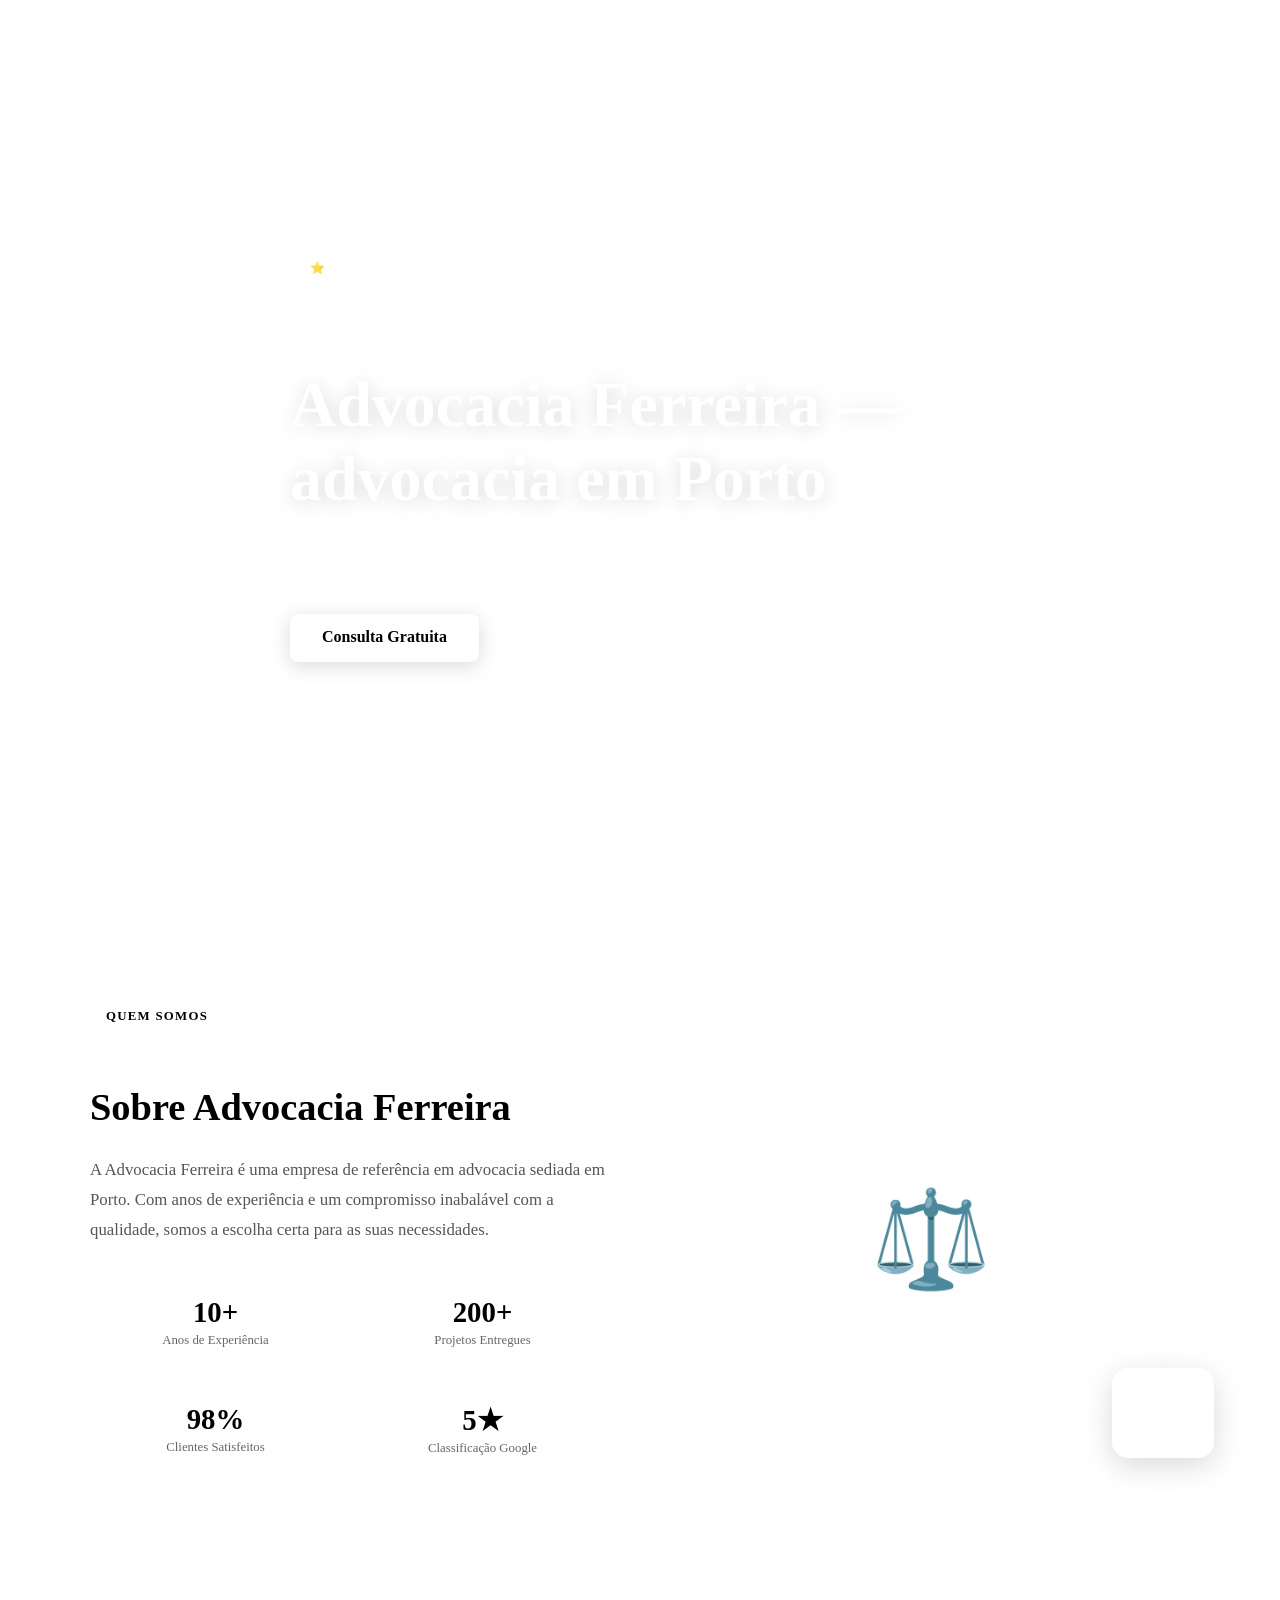
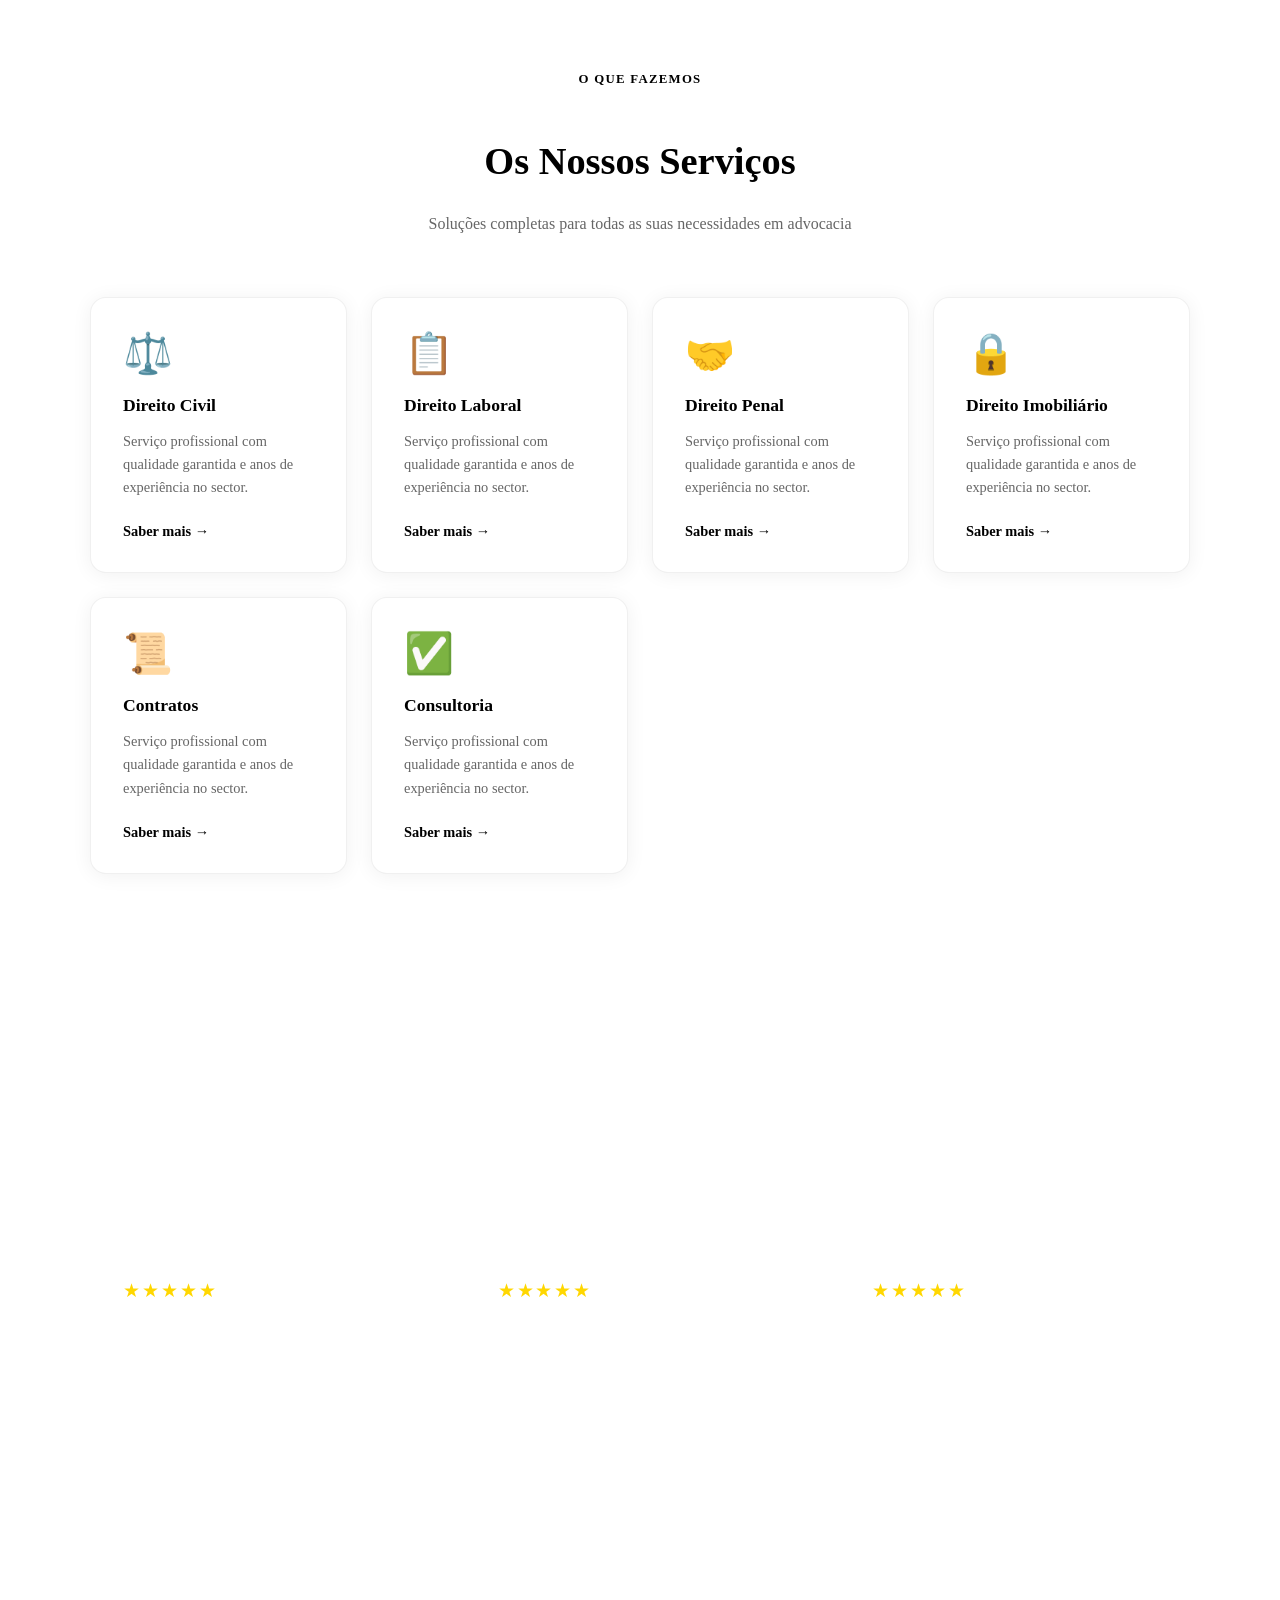
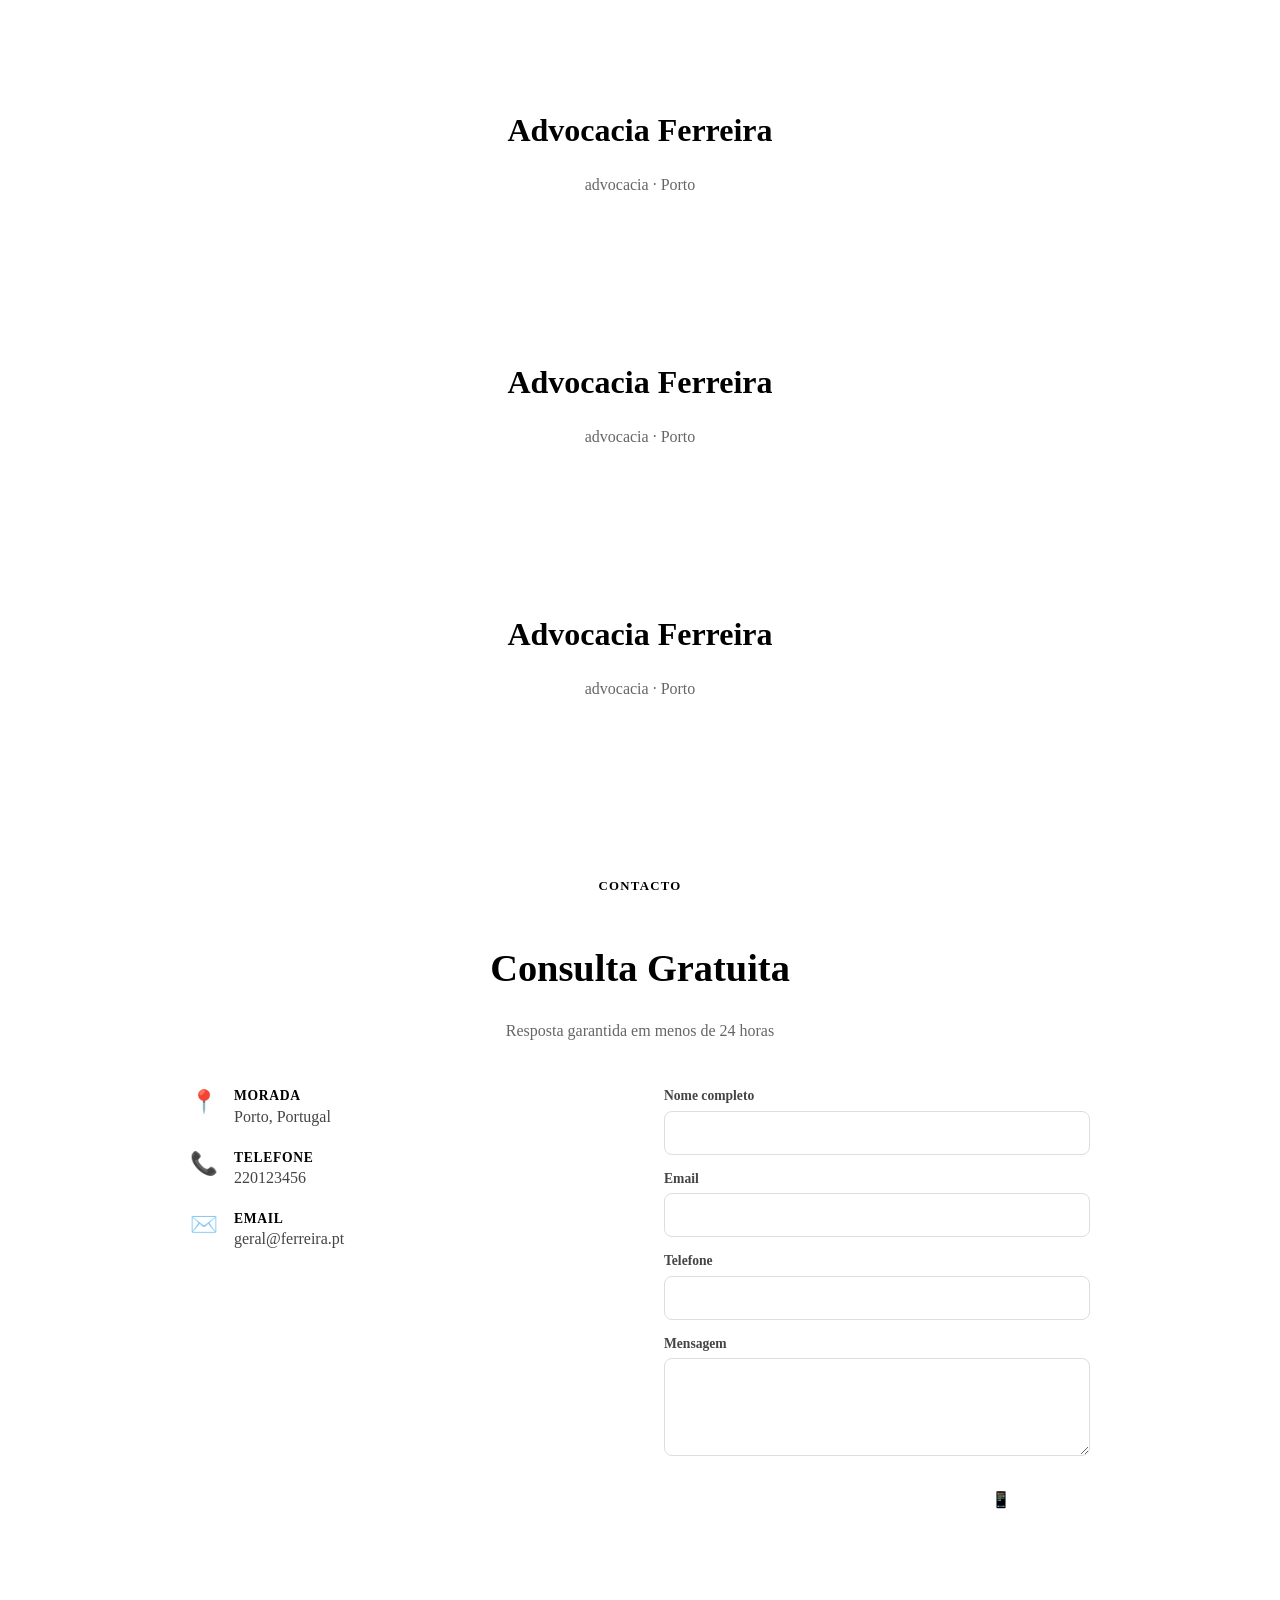
==== advocacia-ferreira-porto/index.html @ fe520451 "demo: advocacia-ferreira-porto" ====
<!DOCTYPE html><html lang="pt-PT"><head><meta charSet="utf-8"/><meta name="viewport" content="width=device-width, initial-scale=1"/><link rel="stylesheet" href="/_next/static/css/8fc10032a78597af.css" data-precedence="next"/><link rel="preload" as="script" fetchPriority="low" href="/_next/static/chunks/webpack-8658fdbc42bfbbae.js"/><script src="/_next/static/chunks/fd9d1056-10dfaec9b4318f4c.js" async=""></script><script src="/_next/static/chunks/117-1be63b9e0af45888.js" async=""></script><script src="/_next/static/chunks/main-app-2948d1fda08e3c61.js" async=""></script><script src="/_next/static/chunks/app/page-0aaf5748b4c43234.js" async=""></script><link rel="preconnect" href="https://fonts.googleapis.com"/><link rel="preconnect" href="https://fonts.gstatic.com" crossorigin="anonymous"/><title>Advocacia Ferreira | advocacia em Porto</title><meta name="description" content="Serviços de qualidade em Porto. Contacte-nos hoje."/><meta name="keywords" content="advocacia, Porto, advocacia"/><meta name="robots" content="index, follow"/><link rel="canonical" href="/"/><meta property="og:title" content="Advocacia Ferreira"/><meta property="og:description" content="Serviços de qualidade em Porto. Contacte-nos hoje."/><meta property="og:site_name" content="Advocacia Ferreira"/><meta property="og:locale" content="pt_PT"/><meta property="og:type" content="website"/><meta name="twitter:card" content="summary_large_image"/><meta name="twitter:title" content="Advocacia Ferreira"/><meta name="twitter:description" content="Serviços de qualidade em Porto. Contacte-nos hoje."/><script src="/_next/static/chunks/polyfills-42372ed130431b0a.js" noModule=""></script></head><body><script type="application/ld+json">{"@context":"https://schema.org","@type":"LegalService","name":"Advocacia Ferreira","description":"Serviços de qualidade em Porto. Contacte-nos hoje.","url":"","telephone":"220123456","address":{"@type":"PostalAddress","addressLocality":"Porto","addressRegion":"Porto","addressCountry":"PT"},"geo":{"@type":"GeoCoordinates"},"openingHours":"Mo-Fr 09:00-18:00","priceRange":"€€","areaServed":{"@type":"City","name":"Porto"},"aggregateRating":{"@type":"AggregateRating","ratingValue":4.9,"reviewCount":87,"bestRating":5,"worstRating":1}}</script><main><section style="min-height:100vh;background:linear-gradient(135deg, var(--cor-primaria) 0%, color-mix(in srgb, var(--cor-primaria) 70%, var(--cor-secundaria)) 100%);display:flex;align-items:center;position:relative;overflow:hidden"><div style="position:absolute;inset:0;opacity:0.06;background-image:radial-gradient(circle at 2px 2px, white 1px, transparent 0);background-size:40px 40px"></div><div style="position:absolute;bottom:-30%;right:-10%;width:60vw;height:60vw;border-radius:50%;background:rgba(255,255,255,0.04);border:1px solid rgba(255,255,255,0.08)"></div><div style="max-width:1100px;margin:0 auto;padding:6rem 2rem;position:relative;z-index:1"><div style="display:inline-flex;align-items:center;gap:0.5rem;background:rgba(255,255,255,0.15);backdrop-filter:blur(8px);border-radius:2rem;padding:0.4rem 1.2rem;margin-bottom:2rem;border:1px solid rgba(255,255,255,0.2)"><span style="font-size:0.75rem;letter-spacing:0.1em;color:rgba(255,255,255,0.9);font-weight:600;text-transform:uppercase">⭐ 4.9 estrelas · 87 avaliações</span></div><h1 style="font-family:var(--fonte-titulo);font-size:clamp(2.2rem, 5vw, 4rem);font-weight:800;color:white;line-height:1.15;margin-bottom:1.5rem;max-width:700px;text-shadow:0 2px 20px rgba(0,0,0,0.15)">Advocacia Ferreira — advocacia em Porto</h1><p style="font-size:clamp(1rem, 2vw, 1.25rem);color:rgba(255,255,255,0.85);max-width:560px;margin-bottom:2.5rem;line-height:1.7">Serviços de qualidade em Porto. Contacte-nos hoje.</p><div style="display:flex;gap:1rem;flex-wrap:wrap"><a href="#contacto" style="background:white;color:var(--cor-primaria);padding:0.9rem 2rem;border-radius:0.5rem;font-weight:700;font-size:1rem;text-decoration:none;display:inline-block;box-shadow:0 4px 20px rgba(0,0,0,0.15);transition:transform 0.2s, box-shadow 0.2s">Consulta Gratuita</a><a href="#servicos" style="background:rgba(255,255,255,0.15);color:white;padding:0.9rem 2rem;border-radius:0.5rem;font-weight:600;font-size:1rem;text-decoration:none;border:1px solid rgba(255,255,255,0.3);backdrop-filter:blur(8px);display:inline-block">Casos de Sucesso →</a></div></div></section><section id="sobre" style="padding:6rem 2rem;background:var(--cor-fundo, #fff)"><div style="max-width:1100px;margin:0 auto;display:grid;grid-template-columns:repeat(auto-fit, minmax(280px, 1fr));gap:4rem;align-items:center"><div><div style="display:inline-block;background:color-mix(in srgb, var(--cor-acento) 15%, transparent);color:var(--cor-acento);padding:0.3rem 1rem;border-radius:2rem;font-size:0.8rem;font-weight:700;letter-spacing:0.1em;text-transform:uppercase;margin-bottom:1.5rem">Quem Somos</div><h2 style="font-family:var(--fonte-titulo);font-size:clamp(1.8rem, 3vw, 2.5rem);font-weight:800;color:var(--cor-primaria);line-height:1.2;margin-bottom:1.5rem">Sobre Advocacia Ferreira</h2><p style="font-size:1.05rem;color:#555;line-height:1.8;margin-bottom:2rem">A Advocacia Ferreira é uma empresa de referência em advocacia sediada em Porto. Com anos de experiência e um compromisso inabalável com a qualidade, somos a escolha certa para as suas necessidades.</p><div style="display:grid;grid-template-columns:1fr 1fr;gap:1rem"><div style="text-align:center;padding:1.2rem;background:color-mix(in srgb, var(--cor-primaria) 5%, transparent);border-radius:0.75rem;border:1px solid color-mix(in srgb, var(--cor-primaria) 15%, transparent)"><div style="font-size:1.8rem;font-weight:900;color:var(--cor-primaria);font-family:var(--fonte-titulo)">10+</div><div style="font-size:0.8rem;color:#666;margin-top:0.25rem">Anos de Experiência</div></div><div style="text-align:center;padding:1.2rem;background:color-mix(in srgb, var(--cor-primaria) 5%, transparent);border-radius:0.75rem;border:1px solid color-mix(in srgb, var(--cor-primaria) 15%, transparent)"><div style="font-size:1.8rem;font-weight:900;color:var(--cor-primaria);font-family:var(--fonte-titulo)">200+</div><div style="font-size:0.8rem;color:#666;margin-top:0.25rem">Projetos Entregues</div></div><div style="text-align:center;padding:1.2rem;background:color-mix(in srgb, var(--cor-primaria) 5%, transparent);border-radius:0.75rem;border:1px solid color-mix(in srgb, var(--cor-primaria) 15%, transparent)"><div style="font-size:1.8rem;font-weight:900;color:var(--cor-primaria);font-family:var(--fonte-titulo)">98%</div><div style="font-size:0.8rem;color:#666;margin-top:0.25rem">Clientes Satisfeitos</div></div><div style="text-align:center;padding:1.2rem;background:color-mix(in srgb, var(--cor-primaria) 5%, transparent);border-radius:0.75rem;border:1px solid color-mix(in srgb, var(--cor-primaria) 15%, transparent)"><div style="font-size:1.8rem;font-weight:900;color:var(--cor-primaria);font-family:var(--fonte-titulo)">5★</div><div style="font-size:0.8rem;color:#666;margin-top:0.25rem">Classificação Google</div></div></div></div><div style="position:relative"><div style="width:100%;aspect-ratio:4/3;border-radius:1.5rem;overflow:hidden;background:linear-gradient(135deg, var(--cor-primaria), color-mix(in srgb, var(--cor-primaria) 60%, var(--cor-acento)));display:flex;align-items:center;justify-content:center;font-size:6rem">⚖️</div><div style="position:absolute;bottom:-1.5rem;right:-1.5rem;background:var(--cor-acento);color:white;padding:1.5rem;border-radius:1rem;box-shadow:0 8px 30px rgba(0,0,0,0.15);text-align:center"><div style="font-size:1.5rem;font-weight:900">ISO</div><div style="font-size:0.75rem;opacity:0.9">Certificado</div></div></div></div></section><section id="servicos" style="padding:6rem 2rem;background:color-mix(in srgb, var(--cor-primaria) 4%, white)"><div style="max-width:1100px;margin:0 auto"><div style="text-align:center;margin-bottom:4rem"><div style="display:inline-block;background:color-mix(in srgb, var(--cor-acento) 15%, transparent);color:var(--cor-acento);padding:0.3rem 1rem;border-radius:2rem;font-size:0.8rem;font-weight:700;letter-spacing:0.1em;text-transform:uppercase;margin-bottom:1rem">O Que Fazemos</div><h2 style="font-family:var(--fonte-titulo);font-size:clamp(1.8rem, 3vw, 2.5rem);font-weight:800;color:var(--cor-primaria)">Os Nossos Serviços</h2><p style="color:#666;margin-top:1rem;max-width:500px;margin:1rem auto 0">Soluções completas para todas as suas necessidades em advocacia</p></div><div style="display:grid;grid-template-columns:repeat(auto-fit, minmax(240px, 1fr));gap:1.5rem"><div style="background:white;border-radius:1rem;padding:2rem;box-shadow:0 2px 20px rgba(0,0,0,0.06);border:1px solid rgba(0,0,0,0.06);transition:transform 0.2s, box-shadow 0.2s;cursor:pointer"><div style="font-size:2.5rem;margin-bottom:1rem">⚖️</div><h3 style="font-family:var(--fonte-titulo);font-weight:700;color:var(--cor-primaria);margin-bottom:0.5rem;font-size:1.1rem">Direito Civil</h3><p style="color:#666;font-size:0.9rem;line-height:1.6">Serviço profissional com qualidade garantida e anos de experiência no sector.</p><div style="margin-top:1.5rem;color:var(--cor-acento);font-weight:600;font-size:0.9rem">Saber mais →</div></div><div style="background:white;border-radius:1rem;padding:2rem;box-shadow:0 2px 20px rgba(0,0,0,0.06);border:1px solid rgba(0,0,0,0.06);transition:transform 0.2s, box-shadow 0.2s;cursor:pointer"><div style="font-size:2.5rem;margin-bottom:1rem">📋</div><h3 style="font-family:var(--fonte-titulo);font-weight:700;color:var(--cor-primaria);margin-bottom:0.5rem;font-size:1.1rem">Direito Laboral</h3><p style="color:#666;font-size:0.9rem;line-height:1.6">Serviço profissional com qualidade garantida e anos de experiência no sector.</p><div style="margin-top:1.5rem;color:var(--cor-acento);font-weight:600;font-size:0.9rem">Saber mais →</div></div><div style="background:white;border-radius:1rem;padding:2rem;box-shadow:0 2px 20px rgba(0,0,0,0.06);border:1px solid rgba(0,0,0,0.06);transition:transform 0.2s, box-shadow 0.2s;cursor:pointer"><div style="font-size:2.5rem;margin-bottom:1rem">🤝</div><h3 style="font-family:var(--fonte-titulo);font-weight:700;color:var(--cor-primaria);margin-bottom:0.5rem;font-size:1.1rem">Direito Penal</h3><p style="color:#666;font-size:0.9rem;line-height:1.6">Serviço profissional com qualidade garantida e anos de experiência no sector.</p><div style="margin-top:1.5rem;color:var(--cor-acento);font-weight:600;font-size:0.9rem">Saber mais →</div></div><div style="background:white;border-radius:1rem;padding:2rem;box-shadow:0 2px 20px rgba(0,0,0,0.06);border:1px solid rgba(0,0,0,0.06);transition:transform 0.2s, box-shadow 0.2s;cursor:pointer"><div style="font-size:2.5rem;margin-bottom:1rem">🔒</div><h3 style="font-family:var(--fonte-titulo);font-weight:700;color:var(--cor-primaria);margin-bottom:0.5rem;font-size:1.1rem">Direito Imobiliário</h3><p style="color:#666;font-size:0.9rem;line-height:1.6">Serviço profissional com qualidade garantida e anos de experiência no sector.</p><div style="margin-top:1.5rem;color:var(--cor-acento);font-weight:600;font-size:0.9rem">Saber mais →</div></div><div style="background:white;border-radius:1rem;padding:2rem;box-shadow:0 2px 20px rgba(0,0,0,0.06);border:1px solid rgba(0,0,0,0.06);transition:transform 0.2s, box-shadow 0.2s;cursor:pointer"><div style="font-size:2.5rem;margin-bottom:1rem">📜</div><h3 style="font-family:var(--fonte-titulo);font-weight:700;color:var(--cor-primaria);margin-bottom:0.5rem;font-size:1.1rem">Contratos</h3><p style="color:#666;font-size:0.9rem;line-height:1.6">Serviço profissional com qualidade garantida e anos de experiência no sector.</p><div style="margin-top:1.5rem;color:var(--cor-acento);font-weight:600;font-size:0.9rem">Saber mais →</div></div><div style="background:white;border-radius:1rem;padding:2rem;box-shadow:0 2px 20px rgba(0,0,0,0.06);border:1px solid rgba(0,0,0,0.06);transition:transform 0.2s, box-shadow 0.2s;cursor:pointer"><div style="font-size:2.5rem;margin-bottom:1rem">✅</div><h3 style="font-family:var(--fonte-titulo);font-weight:700;color:var(--cor-primaria);margin-bottom:0.5rem;font-size:1.1rem">Consultoria</h3><p style="color:#666;font-size:0.9rem;line-height:1.6">Serviço profissional com qualidade garantida e anos de experiência no sector.</p><div style="margin-top:1.5rem;color:var(--cor-acento);font-weight:600;font-size:0.9rem">Saber mais →</div></div></div></div></section><section id="depoimentos" style="padding:6rem 2rem;background:var(--cor-primaria)"><div style="max-width:1100px;margin:0 auto"><div style="text-align:center;margin-bottom:4rem"><div style="display:inline-block;background:rgba(255,255,255,0.15);color:rgba(255,255,255,0.9);padding:0.3rem 1rem;border-radius:2rem;font-size:0.8rem;font-weight:700;letter-spacing:0.1em;text-transform:uppercase;margin-bottom:1rem">Testemunhos</div><h2 style="font-family:var(--fonte-titulo);font-size:clamp(1.8rem, 3vw, 2.5rem);font-weight:800;color:white">O Que Dizem os Nossos Clientes</h2></div><div style="display:grid;grid-template-columns:repeat(auto-fit, minmax(280px, 1fr));gap:1.5rem"><div style="background:rgba(255,255,255,0.1);backdrop-filter:blur(10px);border-radius:1rem;padding:2rem;border:1px solid rgba(255,255,255,0.2)"><div style="color:#FFD700;font-size:1.2rem;margin-bottom:1rem;letter-spacing:0.1em">★★★★★</div><p style="color:rgba(255,255,255,0.9);line-height:1.7;font-size:1rem;font-style:italic;margin-bottom:1.5rem">“<!-- -->Excelente serviço! A Advocacia Ferreira superou todas as expectativas. Profissionalismo e qualidade ao mais alto nível.<!-- -->”</p><div style="display:flex;align-items:center;gap:0.75rem"><div style="width:42px;height:42px;border-radius:50%;background:rgba(255,255,255,0.2);display:flex;align-items:center;justify-content:center;color:white;font-weight:700;font-size:1.1rem">J</div><div><div style="color:white;font-weight:700;font-size:0.95rem">João Silva</div><div style="color:rgba(255,255,255,0.6);font-size:0.8rem">Cliente verificado</div></div></div></div><div style="background:rgba(255,255,255,0.1);backdrop-filter:blur(10px);border-radius:1rem;padding:2rem;border:1px solid rgba(255,255,255,0.2)"><div style="color:#FFD700;font-size:1.2rem;margin-bottom:1rem;letter-spacing:0.1em">★★★★★</div><p style="color:rgba(255,255,255,0.9);line-height:1.7;font-size:1rem;font-style:italic;margin-bottom:1.5rem">“<!-- -->Recomendo a toda a gente. Desde o primeiro contacto até ao fim do projeto, tudo correu na perfeição. Uma equipa de confiança.<!-- -->”</p><div style="display:flex;align-items:center;gap:0.75rem"><div style="width:42px;height:42px;border-radius:50%;background:rgba(255,255,255,0.2);display:flex;align-items:center;justify-content:center;color:white;font-weight:700;font-size:1.1rem">M</div><div><div style="color:white;font-weight:700;font-size:0.95rem">Maria Santos</div><div style="color:rgba(255,255,255,0.6);font-size:0.8rem">Cliente verificado</div></div></div></div><div style="background:rgba(255,255,255,0.1);backdrop-filter:blur(10px);border-radius:1rem;padding:2rem;border:1px solid rgba(255,255,255,0.2)"><div style="color:#FFD700;font-size:1.2rem;margin-bottom:1rem;letter-spacing:0.1em">★★★★★</div><p style="color:rgba(255,255,255,0.9);line-height:1.7;font-size:1rem;font-style:italic;margin-bottom:1.5rem">“<!-- -->Trabalho impecável e entregue dentro do prazo. Os preços são justos para a qualidade que se recebe. Voltarei a contratar.<!-- -->”</p><div style="display:flex;align-items:center;gap:0.75rem"><div style="width:42px;height:42px;border-radius:50%;background:rgba(255,255,255,0.2);display:flex;align-items:center;justify-content:center;color:white;font-weight:700;font-size:1.1rem">A</div><div><div style="color:white;font-weight:700;font-size:0.95rem">António Costa</div><div style="color:rgba(255,255,255,0.6);font-size:0.8rem">Cliente verificado</div></div></div></div></div></div></section><section style="padding:4rem 2rem;background:white"><div style="max-width:900px;margin:0 auto;text-align:center"><h2 style="font-family:var(--fonte-titulo);color:var(--cor-primaria);font-size:2rem;font-weight:800">Advocacia Ferreira</h2><p style="color:#666;margin-top:1rem">advocacia · Porto</p></div></section><section style="padding:4rem 2rem;background:white"><div style="max-width:900px;margin:0 auto;text-align:center"><h2 style="font-family:var(--fonte-titulo);color:var(--cor-primaria);font-size:2rem;font-weight:800">Advocacia Ferreira</h2><p style="color:#666;margin-top:1rem">advocacia · Porto</p></div></section><section style="padding:4rem 2rem;background:white"><div style="max-width:900px;margin:0 auto;text-align:center"><h2 style="font-family:var(--fonte-titulo);color:var(--cor-primaria);font-size:2rem;font-weight:800">Advocacia Ferreira</h2><p style="color:#666;margin-top:1rem">advocacia · Porto</p></div></section><section id="contacto" style="padding:6rem 2rem;background:color-mix(in srgb, var(--cor-primaria) 4%, white)"><div style="max-width:900px;margin:0 auto"><div style="text-align:center;margin-bottom:3rem"><div style="display:inline-block;background:color-mix(in srgb, var(--cor-acento) 15%, transparent);color:var(--cor-acento);padding:0.3rem 1rem;border-radius:2rem;font-size:0.8rem;font-weight:700;letter-spacing:0.1em;text-transform:uppercase;margin-bottom:1rem">Contacto</div><h2 style="font-family:var(--fonte-titulo);font-size:clamp(1.8rem, 3vw, 2.5rem);font-weight:800;color:var(--cor-primaria)">Consulta Gratuita</h2><p style="color:#666;margin-top:0.75rem">Resposta garantida em menos de 24 horas</p></div><div style="display:grid;grid-template-columns:repeat(auto-fit, minmax(260px, 1fr));gap:3rem;align-items:start"><div><div style="display:flex;flex-direction:column;gap:1.5rem"><div style="display:flex;gap:1rem;align-items:flex-start"><div style="font-size:1.4rem;flex-shrink:0">📍</div><div><div style="font-weight:700;color:var(--cor-primaria);font-size:0.85rem;text-transform:uppercase;letter-spacing:0.05em">Morada</div><div style="color:#444;margin-top:0.2rem">Porto, Portugal</div></div></div><div style="display:flex;gap:1rem;align-items:flex-start"><div style="font-size:1.4rem;flex-shrink:0">📞</div><div><div style="font-weight:700;color:var(--cor-primaria);font-size:0.85rem;text-transform:uppercase;letter-spacing:0.05em">Telefone</div><div style="color:#444;margin-top:0.2rem">220123456</div></div></div><div style="display:flex;gap:1rem;align-items:flex-start"><div style="font-size:1.4rem;flex-shrink:0">✉️</div><div><div style="font-weight:700;color:var(--cor-primaria);font-size:0.85rem;text-transform:uppercase;letter-spacing:0.05em">Email</div><div style="color:#444;margin-top:0.2rem">geral@ferreira.pt</div></div></div></div></div><form style="display:flex;flex-direction:column;gap:1rem"><div><label style="display:block;font-size:0.85rem;font-weight:600;color:#444;margin-bottom:0.4rem">Nome completo</label><input type="text" required="" style="width:100%;padding:0.75rem;border-radius:0.5rem;border:1px solid #ddd;font-size:1rem;box-sizing:border-box;outline:none;transition:border-color 0.2s" value=""/></div><div><label style="display:block;font-size:0.85rem;font-weight:600;color:#444;margin-bottom:0.4rem">Email</label><input type="email" required="" style="width:100%;padding:0.75rem;border-radius:0.5rem;border:1px solid #ddd;font-size:1rem;box-sizing:border-box;outline:none;transition:border-color 0.2s" value=""/></div><div><label style="display:block;font-size:0.85rem;font-weight:600;color:#444;margin-bottom:0.4rem">Telefone</label><input type="tel" style="width:100%;padding:0.75rem;border-radius:0.5rem;border:1px solid #ddd;font-size:1rem;box-sizing:border-box;outline:none;transition:border-color 0.2s" value=""/></div><div><label style="display:block;font-size:0.85rem;font-weight:600;color:#444;margin-bottom:0.4rem">Mensagem</label><textarea rows="4" required="" style="width:100%;padding:0.75rem;border-radius:0.5rem;border:1px solid #ddd;font-size:1rem;resize:vertical;box-sizing:border-box;font-family:inherit;outline:none"></textarea></div><button type="submit" style="background:var(--cor-primaria);color:white;padding:0.9rem;border-radius:0.5rem;font-weight:700;font-size:1rem;border:none;cursor:pointer;transition:opacity 0.2s">Consulta Gratuita via WhatsApp 📱</button></form></div></div></section></main><script src="/_next/static/chunks/webpack-8658fdbc42bfbbae.js" async=""></script><script>(self.__next_f=self.__next_f||[]).push([0]);self.__next_f.push([2,null])</script><script>self.__next_f.push([1,"1:HL[\"/_next/static/css/8fc10032a78597af.css\",\"style\"]\n"])</script><script>self.__next_f.push([1,"2:I[2846,[],\"\"]\n4:I[8297,[\"931\",\"static/chunks/app/page-0aaf5748b4c43234.js\"],\"default\"]\n5:I[7649,[\"931\",\"static/chunks/app/page-0aaf5748b4c43234.js\"],\"default\"]\n6:I[9170,[\"931\",\"static/chunks/app/page-0aaf5748b4c43234.js\"],\"default\"]\n7:I[3403,[\"931\",\"static/chunks/app/page-0aaf5748b4c43234.js\"],\"default\"]\n8:I[1803,[\"931\",\"static/chunks/app/page-0aaf5748b4c43234.js\"],\"default\"]\n9:I[2211,[\"931\",\"static/chunks/app/page-0aaf5748b4c43234.js\"],\"default\"]\na:I[8986,[\"931\",\"static/chunks/app/page-0aaf5748b4c43234.js\"],\"default\"]\nb:I[3249,[\"931\",\"static/chunks/app/page-0aaf5748b4c43234.js\"],\"default\"]\nc:I[4707,[],\"\"]\nd:I[6423,[],\"\"]\nf:I[1060,[],\"\"]\n10:[]\n"])</script><script>self.__next_f.push([1,"0:[\"$\",\"$L2\",null,{\"buildId\":\"Igq2r5iCjsIr8JAEr1t6r\",\"assetPrefix\":\"\",\"urlParts\":[\"\",\"\"],\"initialTree\":[\"\",{\"children\":[\"__PAGE__\",{}]},\"$undefined\",\"$undefined\",true],\"initialSeedData\":[\"\",{\"children\":[\"__PAGE__\",{},[[\"$L3\",[[\"$\",\"script\",null,{\"type\":\"application/ld+json\",\"dangerouslySetInnerHTML\":{\"__html\":\"{\\\"@context\\\":\\\"https://schema.org\\\",\\\"@type\\\":\\\"LegalService\\\",\\\"name\\\":\\\"Advocacia Ferreira\\\",\\\"description\\\":\\\"Serviços de qualidade em Porto. Contacte-nos hoje.\\\",\\\"url\\\":\\\"\\\",\\\"telephone\\\":\\\"220123456\\\",\\\"address\\\":{\\\"@type\\\":\\\"PostalAddress\\\",\\\"addressLocality\\\":\\\"Porto\\\",\\\"addressRegion\\\":\\\"Porto\\\",\\\"addressCountry\\\":\\\"PT\\\"},\\\"geo\\\":{\\\"@type\\\":\\\"GeoCoordinates\\\"},\\\"openingHours\\\":\\\"Mo-Fr 09:00-18:00\\\",\\\"priceRange\\\":\\\"€€\\\",\\\"areaServed\\\":{\\\"@type\\\":\\\"City\\\",\\\"name\\\":\\\"Porto\\\"},\\\"aggregateRating\\\":{\\\"@type\\\":\\\"AggregateRating\\\",\\\"ratingValue\\\":4.9,\\\"reviewCount\\\":87,\\\"bestRating\\\":5,\\\"worstRating\\\":1}}\"}}],[\"$\",\"main\",null,{\"children\":[[\"$\",\"$L4\",null,{}],[\"$\",\"$L5\",null,{}],[\"$\",\"$L6\",null,{}],[\"$\",\"$L7\",null,{}],[\"$\",\"$L8\",null,{}],[\"$\",\"$L9\",null,{}],[\"$\",\"$La\",null,{}],[\"$\",\"$Lb\",null,{}]]}]],null],null],null]},[[[[\"$\",\"link\",\"0\",{\"rel\":\"stylesheet\",\"href\":\"/_next/static/css/8fc10032a78597af.css\",\"precedence\":\"next\",\"crossOrigin\":\"$undefined\"}]],[\"$\",\"html\",null,{\"lang\":\"pt-PT\",\"children\":[[\"$\",\"head\",null,{\"children\":[[\"$\",\"link\",null,{\"rel\":\"preconnect\",\"href\":\"https://fonts.googleapis.com\"}],[\"$\",\"link\",null,{\"rel\":\"preconnect\",\"href\":\"https://fonts.gstatic.com\",\"crossOrigin\":\"anonymous\"}]]}],[\"$\",\"body\",null,{\"children\":[\"$\",\"$Lc\",null,{\"parallelRouterKey\":\"children\",\"segmentPath\":[\"children\"],\"error\":\"$undefined\",\"errorStyles\":\"$undefined\",\"errorScripts\":\"$undefined\",\"template\":[\"$\",\"$Ld\",null,{}],\"templateStyles\":\"$undefined\",\"templateScripts\":\"$undefined\",\"notFound\":[[\"$\",\"title\",null,{\"children\":\"404: This page could not be found.\"}],[\"$\",\"div\",null,{\"style\":{\"fontFamily\":\"system-ui,\\\"Segoe UI\\\",Roboto,Helvetica,Arial,sans-serif,\\\"Apple Color Emoji\\\",\\\"Segoe UI Emoji\\\"\",\"height\":\"100vh\",\"textAlign\":\"center\",\"display\":\"flex\",\"flexDirection\":\"column\",\"alignItems\":\"center\",\"justifyContent\":\"center\"},\"children\":[\"$\",\"div\",null,{\"children\":[[\"$\",\"style\",null,{\"dangerouslySetInnerHTML\":{\"__html\":\"body{color:#000;background:#fff;margin:0}.next-error-h1{border-right:1px solid rgba(0,0,0,.3)}@media (prefers-color-scheme:dark){body{color:#fff;background:#000}.next-error-h1{border-right:1px solid rgba(255,255,255,.3)}}\"}}],[\"$\",\"h1\",null,{\"className\":\"next-error-h1\",\"style\":{\"display\":\"inline-block\",\"margin\":\"0 20px 0 0\",\"padding\":\"0 23px 0 0\",\"fontSize\":24,\"fontWeight\":500,\"verticalAlign\":\"top\",\"lineHeight\":\"49px\"},\"children\":\"404\"}],[\"$\",\"div\",null,{\"style\":{\"display\":\"inline-block\"},\"children\":[\"$\",\"h2\",null,{\"style\":{\"fontSize\":14,\"fontWeight\":400,\"lineHeight\":\"49px\",\"margin\":0},\"children\":\"This page could not be found.\"}]}]]}]}]],\"notFoundStyles\":[]}]}]]}]],null],null],\"couldBeIntercepted\":false,\"initialHead\":[null,\"$Le\"],\"globalErrorComponent\":\"$f\",\"missingSlots\":\"$W10\"}]\n"])</script><script>self.__next_f.push([1,"e:[[\"$\",\"meta\",\"0\",{\"name\":\"viewport\",\"content\":\"width=device-width, initial-scale=1\"}],[\"$\",\"meta\",\"1\",{\"charSet\":\"utf-8\"}],[\"$\",\"title\",\"2\",{\"children\":\"Advocacia Ferreira | advocacia em Porto\"}],[\"$\",\"meta\",\"3\",{\"name\":\"description\",\"content\":\"Serviços de qualidade em Porto. Contacte-nos hoje.\"}],[\"$\",\"meta\",\"4\",{\"name\":\"keywords\",\"content\":\"advocacia, Porto, advocacia\"}],[\"$\",\"meta\",\"5\",{\"name\":\"robots\",\"content\":\"index, follow\"}],[\"$\",\"link\",\"6\",{\"rel\":\"canonical\",\"href\":\"/\"}],[\"$\",\"meta\",\"7\",{\"property\":\"og:title\",\"content\":\"Advocacia Ferreira\"}],[\"$\",\"meta\",\"8\",{\"property\":\"og:description\",\"content\":\"Serviços de qualidade em Porto. Contacte-nos hoje.\"}],[\"$\",\"meta\",\"9\",{\"property\":\"og:site_name\",\"content\":\"Advocacia Ferreira\"}],[\"$\",\"meta\",\"10\",{\"property\":\"og:locale\",\"content\":\"pt_PT\"}],[\"$\",\"meta\",\"11\",{\"property\":\"og:type\",\"content\":\"website\"}],[\"$\",\"meta\",\"12\",{\"name\":\"twitter:card\",\"content\":\"summary_large_image\"}],[\"$\",\"meta\",\"13\",{\"name\":\"twitter:title\",\"content\":\"Advocacia Ferreira\"}],[\"$\",\"meta\",\"14\",{\"name\":\"twitter:description\",\"content\":\"Serviços de qualidade em Porto. Contacte-nos hoje.\"}]]\n3:null\n"])</script></body></html>
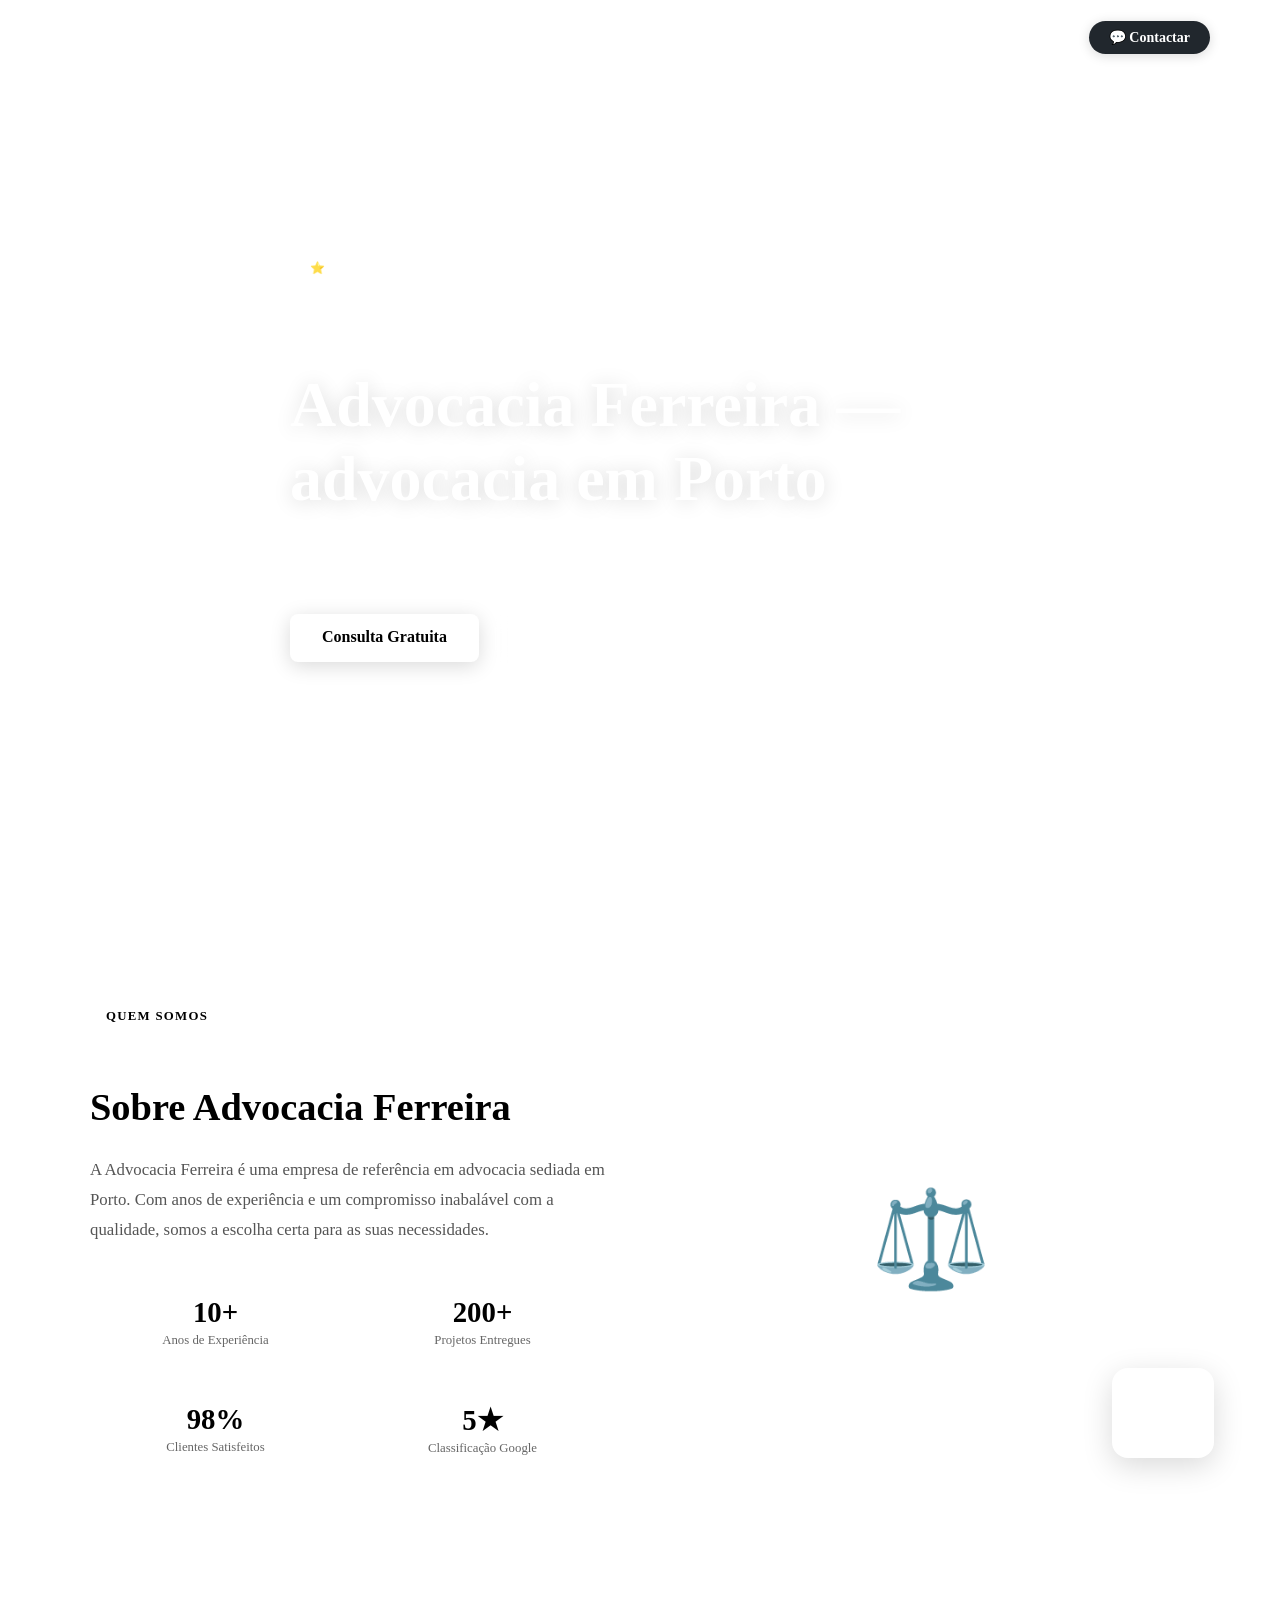
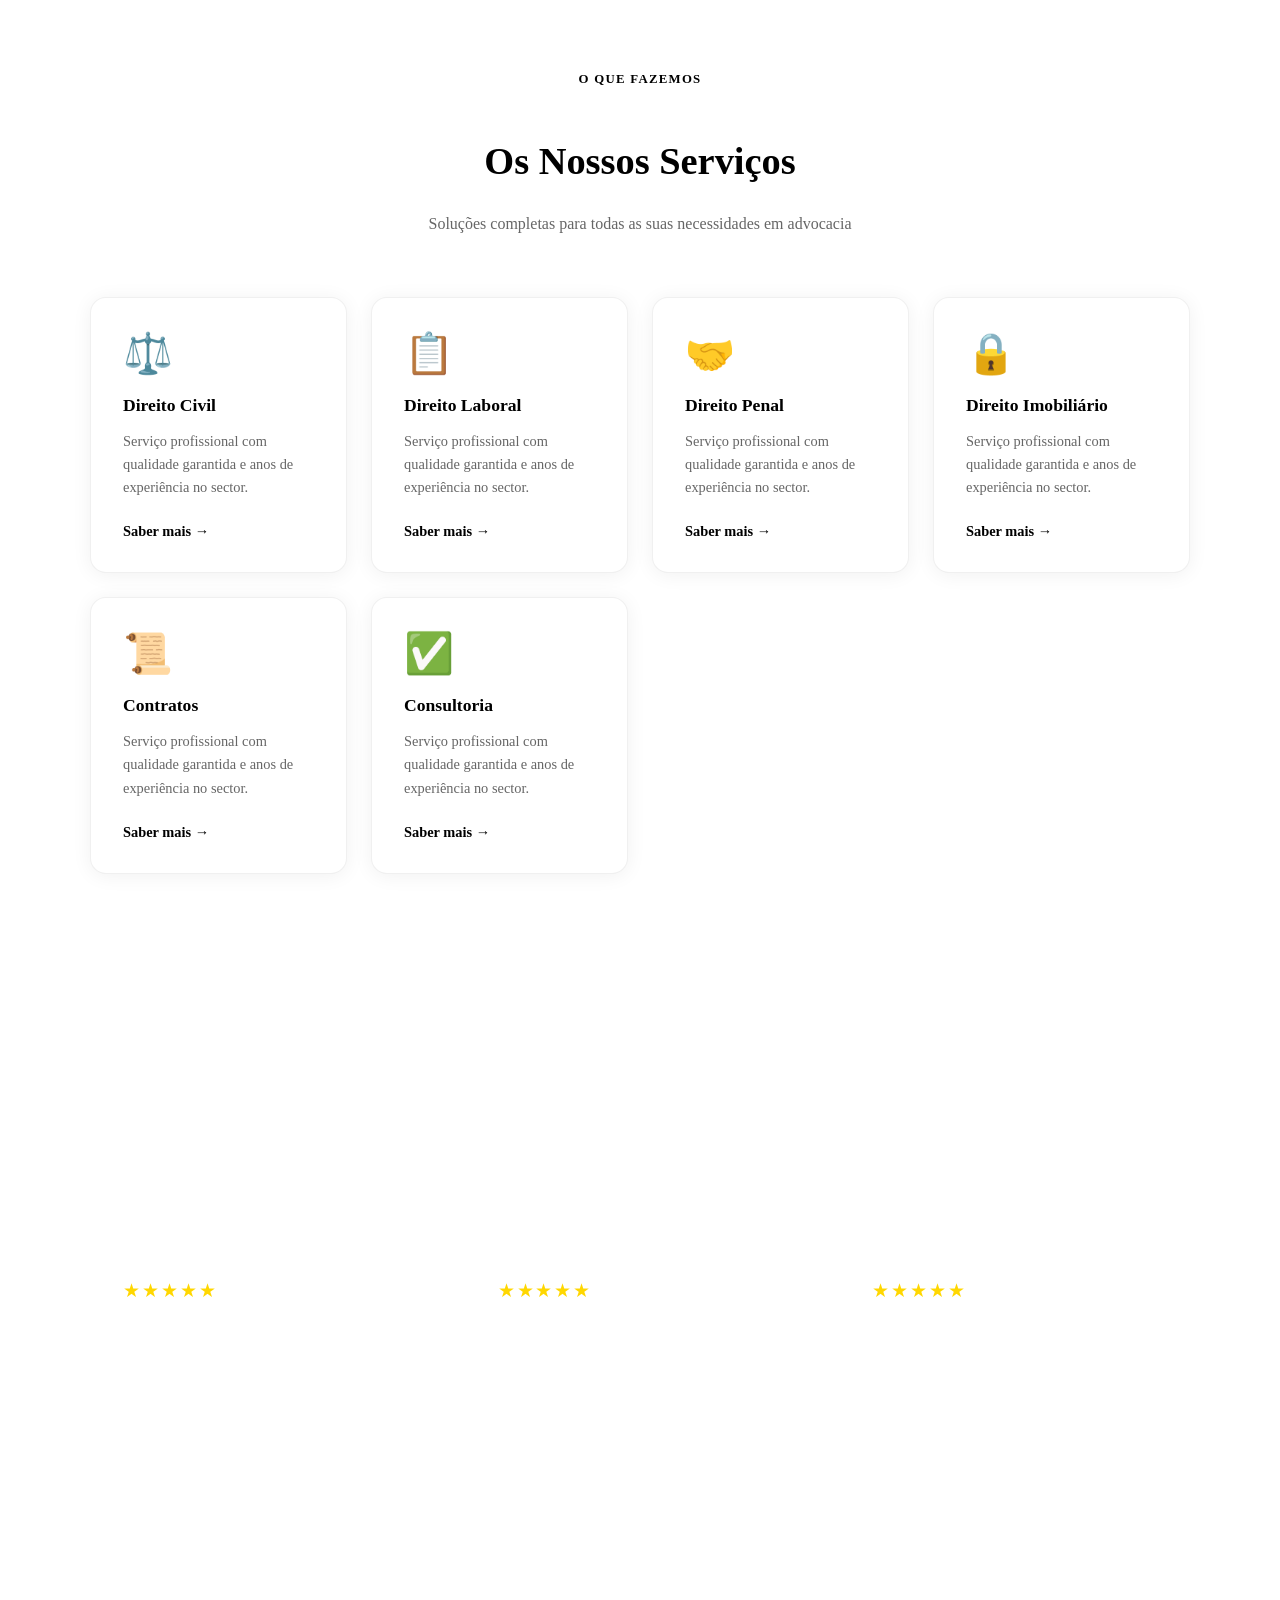
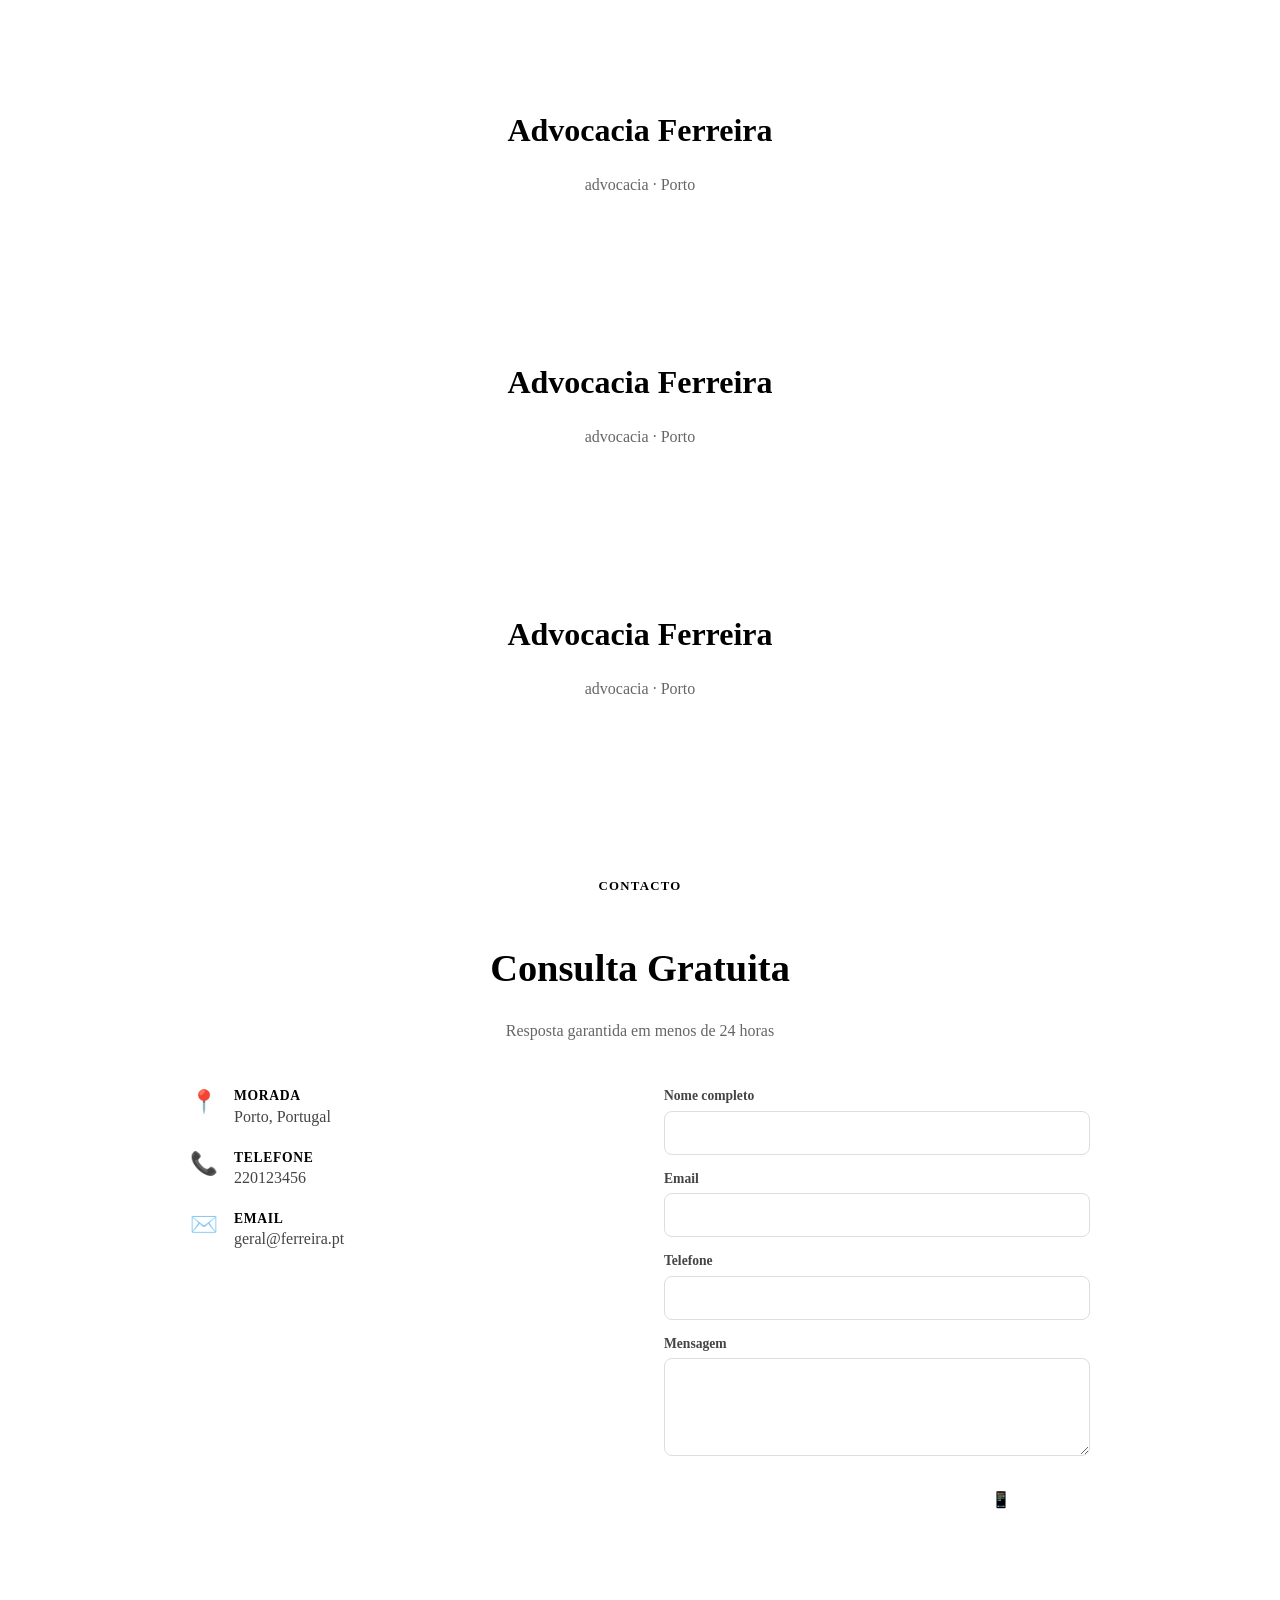
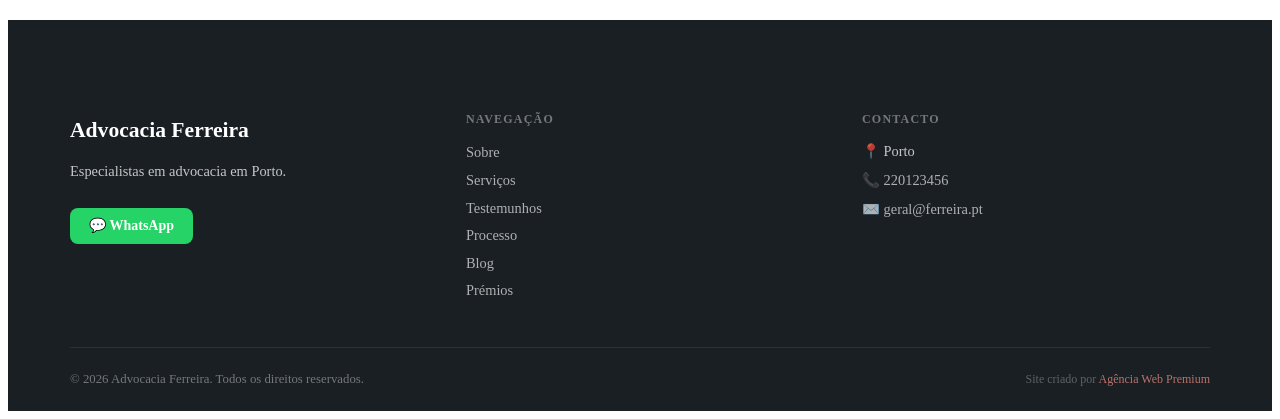
==== commit 52907d4d: "demo: advocacia-ferreira-porto" ====
--- a/advocacia-ferreira-porto/index.html
+++ b/advocacia-ferreira-porto/index.html
@@ -1 +1,6 @@
-<!DOCTYPE html><html lang="pt-PT"><head><meta charSet="utf-8"/><meta name="viewport" content="width=device-width, initial-scale=1"/><link rel="stylesheet" href="/_next/static/css/8fc10032a78597af.css" data-precedence="next"/><link rel="preload" as="script" fetchPriority="low" href="/_next/static/chunks/webpack-8658fdbc42bfbbae.js"/><script src="/_next/static/chunks/fd9d1056-10dfaec9b4318f4c.js" async=""></script><script src="/_next/static/chunks/117-1be63b9e0af45888.js" async=""></script><script src="/_next/static/chunks/main-app-2948d1fda08e3c61.js" async=""></script><script src="/_next/static/chunks/app/page-0aaf5748b4c43234.js" async=""></script><link rel="preconnect" href="https://fonts.googleapis.com"/><link rel="preconnect" href="https://fonts.gstatic.com" crossorigin="anonymous"/><title>Advocacia Ferreira | advocacia em Porto</title><meta name="description" content="Serviços de qualidade em Porto. Contacte-nos hoje."/><meta name="keywords" content="advocacia, Porto, advocacia"/><meta name="robots" content="index, follow"/><link rel="canonical" href="/"/><meta property="og:title" content="Advocacia Ferreira"/><meta property="og:description" content="Serviços de qualidade em Porto. Contacte-nos hoje."/><meta property="og:site_name" content="Advocacia Ferreira"/><meta property="og:locale" content="pt_PT"/><meta property="og:type" content="website"/><meta name="twitter:card" content="summary_large_image"/><meta name="twitter:title" content="Advocacia Ferreira"/><meta name="twitter:description" content="Serviços de qualidade em Porto. Contacte-nos hoje."/><script src="/_next/static/chunks/polyfills-42372ed130431b0a.js" noModule=""></script></head><body><script type="application/ld+json">{"@context":"https://schema.org","@type":"LegalService","name":"Advocacia Ferreira","description":"Serviços de qualidade em Porto. Contacte-nos hoje.","url":"","telephone":"220123456","address":{"@type":"PostalAddress","addressLocality":"Porto","addressRegion":"Porto","addressCountry":"PT"},"geo":{"@type":"GeoCoordinates"},"openingHours":"Mo-Fr 09:00-18:00","priceRange":"€€","areaServed":{"@type":"City","name":"Porto"},"aggregateRating":{"@type":"AggregateRating","ratingValue":4.9,"reviewCount":87,"bestRating":5,"worstRating":1}}</script><main><section style="min-height:100vh;background:linear-gradient(135deg, var(--cor-primaria) 0%, color-mix(in srgb, var(--cor-primaria) 70%, var(--cor-secundaria)) 100%);display:flex;align-items:center;position:relative;overflow:hidden"><div style="position:absolute;inset:0;opacity:0.06;background-image:radial-gradient(circle at 2px 2px, white 1px, transparent 0);background-size:40px 40px"></div><div style="position:absolute;bottom:-30%;right:-10%;width:60vw;height:60vw;border-radius:50%;background:rgba(255,255,255,0.04);border:1px solid rgba(255,255,255,0.08)"></div><div style="max-width:1100px;margin:0 auto;padding:6rem 2rem;position:relative;z-index:1"><div style="display:inline-flex;align-items:center;gap:0.5rem;background:rgba(255,255,255,0.15);backdrop-filter:blur(8px);border-radius:2rem;padding:0.4rem 1.2rem;margin-bottom:2rem;border:1px solid rgba(255,255,255,0.2)"><span style="font-size:0.75rem;letter-spacing:0.1em;color:rgba(255,255,255,0.9);font-weight:600;text-transform:uppercase">⭐ 4.9 estrelas · 87 avaliações</span></div><h1 style="font-family:var(--fonte-titulo);font-size:clamp(2.2rem, 5vw, 4rem);font-weight:800;color:white;line-height:1.15;margin-bottom:1.5rem;max-width:700px;text-shadow:0 2px 20px rgba(0,0,0,0.15)">Advocacia Ferreira — advocacia em Porto</h1><p style="font-size:clamp(1rem, 2vw, 1.25rem);color:rgba(255,255,255,0.85);max-width:560px;margin-bottom:2.5rem;line-height:1.7">Serviços de qualidade em Porto. Contacte-nos hoje.</p><div style="display:flex;gap:1rem;flex-wrap:wrap"><a href="#contacto" style="background:white;color:var(--cor-primaria);padding:0.9rem 2rem;border-radius:0.5rem;font-weight:700;font-size:1rem;text-decoration:none;display:inline-block;box-shadow:0 4px 20px rgba(0,0,0,0.15);transition:transform 0.2s, box-shadow 0.2s">Consulta Gratuita</a><a href="#servicos" style="background:rgba(255,255,255,0.15);color:white;padding:0.9rem 2rem;border-radius:0.5rem;font-weight:600;font-size:1rem;text-decoration:none;border:1px solid rgba(255,255,255,0.3);backdrop-filter:blur(8px);display:inline-block">Casos de Sucesso →</a></div></div></section><section id="sobre" style="padding:6rem 2rem;background:var(--cor-fundo, #fff)"><div style="max-width:1100px;margin:0 auto;display:grid;grid-template-columns:repeat(auto-fit, minmax(280px, 1fr));gap:4rem;align-items:center"><div><div style="display:inline-block;background:color-mix(in srgb, var(--cor-acento) 15%, transparent);color:var(--cor-acento);padding:0.3rem 1rem;border-radius:2rem;font-size:0.8rem;font-weight:700;letter-spacing:0.1em;text-transform:uppercase;margin-bottom:1.5rem">Quem Somos</div><h2 style="font-family:var(--fonte-titulo);font-size:clamp(1.8rem, 3vw, 2.5rem);font-weight:800;color:var(--cor-primaria);line-height:1.2;margin-bottom:1.5rem">Sobre Advocacia Ferreira</h2><p style="font-size:1.05rem;color:#555;line-height:1.8;margin-bottom:2rem">A Advocacia Ferreira é uma empresa de referência em advocacia sediada em Porto. Com anos de experiência e um compromisso inabalável com a qualidade, somos a escolha certa para as suas necessidades.</p><div style="display:grid;grid-template-columns:1fr 1fr;gap:1rem"><div style="text-align:center;padding:1.2rem;background:color-mix(in srgb, var(--cor-primaria) 5%, transparent);border-radius:0.75rem;border:1px solid color-mix(in srgb, var(--cor-primaria) 15%, transparent)"><div style="font-size:1.8rem;font-weight:900;color:var(--cor-primaria);font-family:var(--fonte-titulo)">10+</div><div style="font-size:0.8rem;color:#666;margin-top:0.25rem">Anos de Experiência</div></div><div style="text-align:center;padding:1.2rem;background:color-mix(in srgb, var(--cor-primaria) 5%, transparent);border-radius:0.75rem;border:1px solid color-mix(in srgb, var(--cor-primaria) 15%, transparent)"><div style="font-size:1.8rem;font-weight:900;color:var(--cor-primaria);font-family:var(--fonte-titulo)">200+</div><div style="font-size:0.8rem;color:#666;margin-top:0.25rem">Projetos Entregues</div></div><div style="text-align:center;padding:1.2rem;background:color-mix(in srgb, var(--cor-primaria) 5%, transparent);border-radius:0.75rem;border:1px solid color-mix(in srgb, var(--cor-primaria) 15%, transparent)"><div style="font-size:1.8rem;font-weight:900;color:var(--cor-primaria);font-family:var(--fonte-titulo)">98%</div><div style="font-size:0.8rem;color:#666;margin-top:0.25rem">Clientes Satisfeitos</div></div><div style="text-align:center;padding:1.2rem;background:color-mix(in srgb, var(--cor-primaria) 5%, transparent);border-radius:0.75rem;border:1px solid color-mix(in srgb, var(--cor-primaria) 15%, transparent)"><div style="font-size:1.8rem;font-weight:900;color:var(--cor-primaria);font-family:var(--fonte-titulo)">5★</div><div style="font-size:0.8rem;color:#666;margin-top:0.25rem">Classificação Google</div></div></div></div><div style="position:relative"><div style="width:100%;aspect-ratio:4/3;border-radius:1.5rem;overflow:hidden;background:linear-gradient(135deg, var(--cor-primaria), color-mix(in srgb, var(--cor-primaria) 60%, var(--cor-acento)));display:flex;align-items:center;justify-content:center;font-size:6rem">⚖️</div><div style="position:absolute;bottom:-1.5rem;right:-1.5rem;background:var(--cor-acento);color:white;padding:1.5rem;border-radius:1rem;box-shadow:0 8px 30px rgba(0,0,0,0.15);text-align:center"><div style="font-size:1.5rem;font-weight:900">ISO</div><div style="font-size:0.75rem;opacity:0.9">Certificado</div></div></div></div></section><section id="servicos" style="padding:6rem 2rem;background:color-mix(in srgb, var(--cor-primaria) 4%, white)"><div style="max-width:1100px;margin:0 auto"><div style="text-align:center;margin-bottom:4rem"><div style="display:inline-block;background:color-mix(in srgb, var(--cor-acento) 15%, transparent);color:var(--cor-acento);padding:0.3rem 1rem;border-radius:2rem;font-size:0.8rem;font-weight:700;letter-spacing:0.1em;text-transform:uppercase;margin-bottom:1rem">O Que Fazemos</div><h2 style="font-family:var(--fonte-titulo);font-size:clamp(1.8rem, 3vw, 2.5rem);font-weight:800;color:var(--cor-primaria)">Os Nossos Serviços</h2><p style="color:#666;margin-top:1rem;max-width:500px;margin:1rem auto 0">Soluções completas para todas as suas necessidades em advocacia</p></div><div style="display:grid;grid-template-columns:repeat(auto-fit, minmax(240px, 1fr));gap:1.5rem"><div style="background:white;border-radius:1rem;padding:2rem;box-shadow:0 2px 20px rgba(0,0,0,0.06);border:1px solid rgba(0,0,0,0.06);transition:transform 0.2s, box-shadow 0.2s;cursor:pointer"><div style="font-size:2.5rem;margin-bottom:1rem">⚖️</div><h3 style="font-family:var(--fonte-titulo);font-weight:700;color:var(--cor-primaria);margin-bottom:0.5rem;font-size:1.1rem">Direito Civil</h3><p style="color:#666;font-size:0.9rem;line-height:1.6">Serviço profissional com qualidade garantida e anos de experiência no sector.</p><div style="margin-top:1.5rem;color:var(--cor-acento);font-weight:600;font-size:0.9rem">Saber mais →</div></div><div style="background:white;border-radius:1rem;padding:2rem;box-shadow:0 2px 20px rgba(0,0,0,0.06);border:1px solid rgba(0,0,0,0.06);transition:transform 0.2s, box-shadow 0.2s;cursor:pointer"><div style="font-size:2.5rem;margin-bottom:1rem">📋</div><h3 style="font-family:var(--fonte-titulo);font-weight:700;color:var(--cor-primaria);margin-bottom:0.5rem;font-size:1.1rem">Direito Laboral</h3><p style="color:#666;font-size:0.9rem;line-height:1.6">Serviço profissional com qualidade garantida e anos de experiência no sector.</p><div style="margin-top:1.5rem;color:var(--cor-acento);font-weight:600;font-size:0.9rem">Saber mais →</div></div><div style="background:white;border-radius:1rem;padding:2rem;box-shadow:0 2px 20px rgba(0,0,0,0.06);border:1px solid rgba(0,0,0,0.06);transition:transform 0.2s, box-shadow 0.2s;cursor:pointer"><div style="font-size:2.5rem;margin-bottom:1rem">🤝</div><h3 style="font-family:var(--fonte-titulo);font-weight:700;color:var(--cor-primaria);margin-bottom:0.5rem;font-size:1.1rem">Direito Penal</h3><p style="color:#666;font-size:0.9rem;line-height:1.6">Serviço profissional com qualidade garantida e anos de experiência no sector.</p><div style="margin-top:1.5rem;color:var(--cor-acento);font-weight:600;font-size:0.9rem">Saber mais →</div></div><div style="background:white;border-radius:1rem;padding:2rem;box-shadow:0 2px 20px rgba(0,0,0,0.06);border:1px solid rgba(0,0,0,0.06);transition:transform 0.2s, box-shadow 0.2s;cursor:pointer"><div style="font-size:2.5rem;margin-bottom:1rem">🔒</div><h3 style="font-family:var(--fonte-titulo);font-weight:700;color:var(--cor-primaria);margin-bottom:0.5rem;font-size:1.1rem">Direito Imobiliário</h3><p style="color:#666;font-size:0.9rem;line-height:1.6">Serviço profissional com qualidade garantida e anos de experiência no sector.</p><div style="margin-top:1.5rem;color:var(--cor-acento);font-weight:600;font-size:0.9rem">Saber mais →</div></div><div style="background:white;border-radius:1rem;padding:2rem;box-shadow:0 2px 20px rgba(0,0,0,0.06);border:1px solid rgba(0,0,0,0.06);transition:transform 0.2s, box-shadow 0.2s;cursor:pointer"><div style="font-size:2.5rem;margin-bottom:1rem">📜</div><h3 style="font-family:var(--fonte-titulo);font-weight:700;color:var(--cor-primaria);margin-bottom:0.5rem;font-size:1.1rem">Contratos</h3><p style="color:#666;font-size:0.9rem;line-height:1.6">Serviço profissional com qualidade garantida e anos de experiência no sector.</p><div style="margin-top:1.5rem;color:var(--cor-acento);font-weight:600;font-size:0.9rem">Saber mais →</div></div><div style="background:white;border-radius:1rem;padding:2rem;box-shadow:0 2px 20px rgba(0,0,0,0.06);border:1px solid rgba(0,0,0,0.06);transition:transform 0.2s, box-shadow 0.2s;cursor:pointer"><div style="font-size:2.5rem;margin-bottom:1rem">✅</div><h3 style="font-family:var(--fonte-titulo);font-weight:700;color:var(--cor-primaria);margin-bottom:0.5rem;font-size:1.1rem">Consultoria</h3><p style="color:#666;font-size:0.9rem;line-height:1.6">Serviço profissional com qualidade garantida e anos de experiência no sector.</p><div style="margin-top:1.5rem;color:var(--cor-acento);font-weight:600;font-size:0.9rem">Saber mais →</div></div></div></div></section><section id="depoimentos" style="padding:6rem 2rem;background:var(--cor-primaria)"><div style="max-width:1100px;margin:0 auto"><div style="text-align:center;margin-bottom:4rem"><div style="display:inline-block;background:rgba(255,255,255,0.15);color:rgba(255,255,255,0.9);padding:0.3rem 1rem;border-radius:2rem;font-size:0.8rem;font-weight:700;letter-spacing:0.1em;text-transform:uppercase;margin-bottom:1rem">Testemunhos</div><h2 style="font-family:var(--fonte-titulo);font-size:clamp(1.8rem, 3vw, 2.5rem);font-weight:800;color:white">O Que Dizem os Nossos Clientes</h2></div><div style="display:grid;grid-template-columns:repeat(auto-fit, minmax(280px, 1fr));gap:1.5rem"><div style="background:rgba(255,255,255,0.1);backdrop-filter:blur(10px);border-radius:1rem;padding:2rem;border:1px solid rgba(255,255,255,0.2)"><div style="color:#FFD700;font-size:1.2rem;margin-bottom:1rem;letter-spacing:0.1em">★★★★★</div><p style="color:rgba(255,255,255,0.9);line-height:1.7;font-size:1rem;font-style:italic;margin-bottom:1.5rem">“<!-- -->Excelente serviço! A Advocacia Ferreira superou todas as expectativas. Profissionalismo e qualidade ao mais alto nível.<!-- -->”</p><div style="display:flex;align-items:center;gap:0.75rem"><div style="width:42px;height:42px;border-radius:50%;background:rgba(255,255,255,0.2);display:flex;align-items:center;justify-content:center;color:white;font-weight:700;font-size:1.1rem">J</div><div><div style="color:white;font-weight:700;font-size:0.95rem">João Silva</div><div style="color:rgba(255,255,255,0.6);font-size:0.8rem">Cliente verificado</div></div></div></div><div style="background:rgba(255,255,255,0.1);backdrop-filter:blur(10px);border-radius:1rem;padding:2rem;border:1px solid rgba(255,255,255,0.2)"><div style="color:#FFD700;font-size:1.2rem;margin-bottom:1rem;letter-spacing:0.1em">★★★★★</div><p style="color:rgba(255,255,255,0.9);line-height:1.7;font-size:1rem;font-style:italic;margin-bottom:1.5rem">“<!-- -->Recomendo a toda a gente. Desde o primeiro contacto até ao fim do projeto, tudo correu na perfeição. Uma equipa de confiança.<!-- -->”</p><div style="display:flex;align-items:center;gap:0.75rem"><div style="width:42px;height:42px;border-radius:50%;background:rgba(255,255,255,0.2);display:flex;align-items:center;justify-content:center;color:white;font-weight:700;font-size:1.1rem">M</div><div><div style="color:white;font-weight:700;font-size:0.95rem">Maria Santos</div><div style="color:rgba(255,255,255,0.6);font-size:0.8rem">Cliente verificado</div></div></div></div><div style="background:rgba(255,255,255,0.1);backdrop-filter:blur(10px);border-radius:1rem;padding:2rem;border:1px solid rgba(255,255,255,0.2)"><div style="color:#FFD700;font-size:1.2rem;margin-bottom:1rem;letter-spacing:0.1em">★★★★★</div><p style="color:rgba(255,255,255,0.9);line-height:1.7;font-size:1rem;font-style:italic;margin-bottom:1.5rem">“<!-- -->Trabalho impecável e entregue dentro do prazo. Os preços são justos para a qualidade que se recebe. Voltarei a contratar.<!-- -->”</p><div style="display:flex;align-items:center;gap:0.75rem"><div style="width:42px;height:42px;border-radius:50%;background:rgba(255,255,255,0.2);display:flex;align-items:center;justify-content:center;color:white;font-weight:700;font-size:1.1rem">A</div><div><div style="color:white;font-weight:700;font-size:0.95rem">António Costa</div><div style="color:rgba(255,255,255,0.6);font-size:0.8rem">Cliente verificado</div></div></div></div></div></div></section><section style="padding:4rem 2rem;background:white"><div style="max-width:900px;margin:0 auto;text-align:center"><h2 style="font-family:var(--fonte-titulo);color:var(--cor-primaria);font-size:2rem;font-weight:800">Advocacia Ferreira</h2><p style="color:#666;margin-top:1rem">advocacia · Porto</p></div></section><section style="padding:4rem 2rem;background:white"><div style="max-width:900px;margin:0 auto;text-align:center"><h2 style="font-family:var(--fonte-titulo);color:var(--cor-primaria);font-size:2rem;font-weight:800">Advocacia Ferreira</h2><p style="color:#666;margin-top:1rem">advocacia · Porto</p></div></section><section style="padding:4rem 2rem;background:white"><div style="max-width:900px;margin:0 auto;text-align:center"><h2 style="font-family:var(--fonte-titulo);color:var(--cor-primaria);font-size:2rem;font-weight:800">Advocacia Ferreira</h2><p style="color:#666;margin-top:1rem">advocacia · Porto</p></div></section><section id="contacto" style="padding:6rem 2rem;background:color-mix(in srgb, var(--cor-primaria) 4%, white)"><div style="max-width:900px;margin:0 auto"><div style="text-align:center;margin-bottom:3rem"><div style="display:inline-block;background:color-mix(in srgb, var(--cor-acento) 15%, transparent);color:var(--cor-acento);padding:0.3rem 1rem;border-radius:2rem;font-size:0.8rem;font-weight:700;letter-spacing:0.1em;text-transform:uppercase;margin-bottom:1rem">Contacto</div><h2 style="font-family:var(--fonte-titulo);font-size:clamp(1.8rem, 3vw, 2.5rem);font-weight:800;color:var(--cor-primaria)">Consulta Gratuita</h2><p style="color:#666;margin-top:0.75rem">Resposta garantida em menos de 24 horas</p></div><div style="display:grid;grid-template-columns:repeat(auto-fit, minmax(260px, 1fr));gap:3rem;align-items:start"><div><div style="display:flex;flex-direction:column;gap:1.5rem"><div style="display:flex;gap:1rem;align-items:flex-start"><div style="font-size:1.4rem;flex-shrink:0">📍</div><div><div style="font-weight:700;color:var(--cor-primaria);font-size:0.85rem;text-transform:uppercase;letter-spacing:0.05em">Morada</div><div style="color:#444;margin-top:0.2rem">Porto, Portugal</div></div></div><div style="display:flex;gap:1rem;align-items:flex-start"><div style="font-size:1.4rem;flex-shrink:0">📞</div><div><div style="font-weight:700;color:var(--cor-primaria);font-size:0.85rem;text-transform:uppercase;letter-spacing:0.05em">Telefone</div><div style="color:#444;margin-top:0.2rem">220123456</div></div></div><div style="display:flex;gap:1rem;align-items:flex-start"><div style="font-size:1.4rem;flex-shrink:0">✉️</div><div><div style="font-weight:700;color:var(--cor-primaria);font-size:0.85rem;text-transform:uppercase;letter-spacing:0.05em">Email</div><div style="color:#444;margin-top:0.2rem">geral@ferreira.pt</div></div></div></div></div><form style="display:flex;flex-direction:column;gap:1rem"><div><label style="display:block;font-size:0.85rem;font-weight:600;color:#444;margin-bottom:0.4rem">Nome completo</label><input type="text" required="" style="width:100%;padding:0.75rem;border-radius:0.5rem;border:1px solid #ddd;font-size:1rem;box-sizing:border-box;outline:none;transition:border-color 0.2s" value=""/></div><div><label style="display:block;font-size:0.85rem;font-weight:600;color:#444;margin-bottom:0.4rem">Email</label><input type="email" required="" style="width:100%;padding:0.75rem;border-radius:0.5rem;border:1px solid #ddd;font-size:1rem;box-sizing:border-box;outline:none;transition:border-color 0.2s" value=""/></div><div><label style="display:block;font-size:0.85rem;font-weight:600;color:#444;margin-bottom:0.4rem">Telefone</label><input type="tel" style="width:100%;padding:0.75rem;border-radius:0.5rem;border:1px solid #ddd;font-size:1rem;box-sizing:border-box;outline:none;transition:border-color 0.2s" value=""/></div><div><label style="display:block;font-size:0.85rem;font-weight:600;color:#444;margin-bottom:0.4rem">Mensagem</label><textarea rows="4" required="" style="width:100%;padding:0.75rem;border-radius:0.5rem;border:1px solid #ddd;font-size:1rem;resize:vertical;box-sizing:border-box;font-family:inherit;outline:none"></textarea></div><button type="submit" style="background:var(--cor-primaria);color:white;padding:0.9rem;border-radius:0.5rem;font-weight:700;font-size:1rem;border:none;cursor:pointer;transition:opacity 0.2s">Consulta Gratuita via WhatsApp 📱</button></form></div></div></section></main><script src="/_next/static/chunks/webpack-8658fdbc42bfbbae.js" async=""></script><script>(self.__next_f=self.__next_f||[]).push([0]);self.__next_f.push([2,null])</script><script>self.__next_f.push([1,"1:HL[\"/_next/static/css/8fc10032a78597af.css\",\"style\"]\n"])</script><script>self.__next_f.push([1,"2:I[2846,[],\"\"]\n4:I[8297,[\"931\",\"static/chunks/app/page-0aaf5748b4c43234.js\"],\"default\"]\n5:I[7649,[\"931\",\"static/chunks/app/page-0aaf5748b4c43234.js\"],\"default\"]\n6:I[9170,[\"931\",\"static/chunks/app/page-0aaf5748b4c43234.js\"],\"default\"]\n7:I[3403,[\"931\",\"static/chunks/app/page-0aaf5748b4c43234.js\"],\"default\"]\n8:I[1803,[\"931\",\"static/chunks/app/page-0aaf5748b4c43234.js\"],\"default\"]\n9:I[2211,[\"931\",\"static/chunks/app/page-0aaf5748b4c43234.js\"],\"default\"]\na:I[8986,[\"931\",\"static/chunks/app/page-0aaf5748b4c43234.js\"],\"default\"]\nb:I[3249,[\"931\",\"static/chunks/app/page-0aaf5748b4c43234.js\"],\"default\"]\nc:I[4707,[],\"\"]\nd:I[6423,[],\"\"]\nf:I[1060,[],\"\"]\n10:[]\n"])</script><script>self.__next_f.push([1,"0:[\"$\",\"$L2\",null,{\"buildId\":\"Igq2r5iCjsIr8JAEr1t6r\",\"assetPrefix\":\"\",\"urlParts\":[\"\",\"\"],\"initialTree\":[\"\",{\"children\":[\"__PAGE__\",{}]},\"$undefined\",\"$undefined\",true],\"initialSeedData\":[\"\",{\"children\":[\"__PAGE__\",{},[[\"$L3\",[[\"$\",\"script\",null,{\"type\":\"application/ld+json\",\"dangerouslySetInnerHTML\":{\"__html\":\"{\\\"@context\\\":\\\"https://schema.org\\\",\\\"@type\\\":\\\"LegalService\\\",\\\"name\\\":\\\"Advocacia Ferreira\\\",\\\"description\\\":\\\"Serviços de qualidade em Porto. Contacte-nos hoje.\\\",\\\"url\\\":\\\"\\\",\\\"telephone\\\":\\\"220123456\\\",\\\"address\\\":{\\\"@type\\\":\\\"PostalAddress\\\",\\\"addressLocality\\\":\\\"Porto\\\",\\\"addressRegion\\\":\\\"Porto\\\",\\\"addressCountry\\\":\\\"PT\\\"},\\\"geo\\\":{\\\"@type\\\":\\\"GeoCoordinates\\\"},\\\"openingHours\\\":\\\"Mo-Fr 09:00-18:00\\\",\\\"priceRange\\\":\\\"€€\\\",\\\"areaServed\\\":{\\\"@type\\\":\\\"City\\\",\\\"name\\\":\\\"Porto\\\"},\\\"aggregateRating\\\":{\\\"@type\\\":\\\"AggregateRating\\\",\\\"ratingValue\\\":4.9,\\\"reviewCount\\\":87,\\\"bestRating\\\":5,\\\"worstRating\\\":1}}\"}}],[\"$\",\"main\",null,{\"children\":[[\"$\",\"$L4\",null,{}],[\"$\",\"$L5\",null,{}],[\"$\",\"$L6\",null,{}],[\"$\",\"$L7\",null,{}],[\"$\",\"$L8\",null,{}],[\"$\",\"$L9\",null,{}],[\"$\",\"$La\",null,{}],[\"$\",\"$Lb\",null,{}]]}]],null],null],null]},[[[[\"$\",\"link\",\"0\",{\"rel\":\"stylesheet\",\"href\":\"/_next/static/css/8fc10032a78597af.css\",\"precedence\":\"next\",\"crossOrigin\":\"$undefined\"}]],[\"$\",\"html\",null,{\"lang\":\"pt-PT\",\"children\":[[\"$\",\"head\",null,{\"children\":[[\"$\",\"link\",null,{\"rel\":\"preconnect\",\"href\":\"https://fonts.googleapis.com\"}],[\"$\",\"link\",null,{\"rel\":\"preconnect\",\"href\":\"https://fonts.gstatic.com\",\"crossOrigin\":\"anonymous\"}]]}],[\"$\",\"body\",null,{\"children\":[\"$\",\"$Lc\",null,{\"parallelRouterKey\":\"children\",\"segmentPath\":[\"children\"],\"error\":\"$undefined\",\"errorStyles\":\"$undefined\",\"errorScripts\":\"$undefined\",\"template\":[\"$\",\"$Ld\",null,{}],\"templateStyles\":\"$undefined\",\"templateScripts\":\"$undefined\",\"notFound\":[[\"$\",\"title\",null,{\"children\":\"404: This page could not be found.\"}],[\"$\",\"div\",null,{\"style\":{\"fontFamily\":\"system-ui,\\\"Segoe UI\\\",Roboto,Helvetica,Arial,sans-serif,\\\"Apple Color Emoji\\\",\\\"Segoe UI Emoji\\\"\",\"height\":\"100vh\",\"textAlign\":\"center\",\"display\":\"flex\",\"flexDirection\":\"column\",\"alignItems\":\"center\",\"justifyContent\":\"center\"},\"children\":[\"$\",\"div\",null,{\"children\":[[\"$\",\"style\",null,{\"dangerouslySetInnerHTML\":{\"__html\":\"body{color:#000;background:#fff;margin:0}.next-error-h1{border-right:1px solid rgba(0,0,0,.3)}@media (prefers-color-scheme:dark){body{color:#fff;background:#000}.next-error-h1{border-right:1px solid rgba(255,255,255,.3)}}\"}}],[\"$\",\"h1\",null,{\"className\":\"next-error-h1\",\"style\":{\"display\":\"inline-block\",\"margin\":\"0 20px 0 0\",\"padding\":\"0 23px 0 0\",\"fontSize\":24,\"fontWeight\":500,\"verticalAlign\":\"top\",\"lineHeight\":\"49px\"},\"children\":\"404\"}],[\"$\",\"div\",null,{\"style\":{\"display\":\"inline-block\"},\"children\":[\"$\",\"h2\",null,{\"style\":{\"fontSize\":14,\"fontWeight\":400,\"lineHeight\":\"49px\",\"margin\":0},\"children\":\"This page could not be found.\"}]}]]}]}]],\"notFoundStyles\":[]}]}]]}]],null],null],\"couldBeIntercepted\":false,\"initialHead\":[null,\"$Le\"],\"globalErrorComponent\":\"$f\",\"missingSlots\":\"$W10\"}]\n"])</script><script>self.__next_f.push([1,"e:[[\"$\",\"meta\",\"0\",{\"name\":\"viewport\",\"content\":\"width=device-width, initial-scale=1\"}],[\"$\",\"meta\",\"1\",{\"charSet\":\"utf-8\"}],[\"$\",\"title\",\"2\",{\"children\":\"Advocacia Ferreira | advocacia em Porto\"}],[\"$\",\"meta\",\"3\",{\"name\":\"description\",\"content\":\"Serviços de qualidade em Porto. Contacte-nos hoje.\"}],[\"$\",\"meta\",\"4\",{\"name\":\"keywords\",\"content\":\"advocacia, Porto, advocacia\"}],[\"$\",\"meta\",\"5\",{\"name\":\"robots\",\"content\":\"index, follow\"}],[\"$\",\"link\",\"6\",{\"rel\":\"canonical\",\"href\":\"/\"}],[\"$\",\"meta\",\"7\",{\"property\":\"og:title\",\"content\":\"Advocacia Ferreira\"}],[\"$\",\"meta\",\"8\",{\"property\":\"og:description\",\"content\":\"Serviços de qualidade em Porto. Contacte-nos hoje.\"}],[\"$\",\"meta\",\"9\",{\"property\":\"og:site_name\",\"content\":\"Advocacia Ferreira\"}],[\"$\",\"meta\",\"10\",{\"property\":\"og:locale\",\"content\":\"pt_PT\"}],[\"$\",\"meta\",\"11\",{\"property\":\"og:type\",\"content\":\"website\"}],[\"$\",\"meta\",\"12\",{\"name\":\"twitter:card\",\"content\":\"summary_large_image\"}],[\"$\",\"meta\",\"13\",{\"name\":\"twitter:title\",\"content\":\"Advocacia Ferreira\"}],[\"$\",\"meta\",\"14\",{\"name\":\"twitter:description\",\"content\":\"Serviços de qualidade em Porto. Contacte-nos hoje.\"}]]\n3:null\n"])</script></body></html>+<!DOCTYPE html><html lang="pt-PT"><head><meta charSet="utf-8"/><meta name="viewport" content="width=device-width, initial-scale=1"/><link rel="stylesheet" href="/_next/static/css/8fc10032a78597af.css" data-precedence="next"/><link rel="preload" as="script" fetchPriority="low" href="/_next/static/chunks/webpack-8658fdbc42bfbbae.js"/><script src="/_next/static/chunks/fd9d1056-faca5e55fb7642b2.js" async=""></script><script src="/_next/static/chunks/117-90a790a4d4977642.js" async=""></script><script src="/_next/static/chunks/main-app-2948d1fda08e3c61.js" async=""></script><script src="/_next/static/chunks/app/page-d6ea281f2d0f6bde.js" async=""></script><script src="/_next/static/chunks/app/layout-1c8b5048d0378d60.js" async=""></script><link rel="preconnect" href="https://fonts.googleapis.com"/><link rel="preconnect" href="https://fonts.gstatic.com" crossorigin="anonymous"/><title>Advocacia Ferreira | advocacia em Porto</title><meta name="description" content="Serviços de qualidade em Porto. Contacte-nos hoje."/><meta name="keywords" content="advocacia, Porto, advocacia"/><meta name="robots" content="index, follow"/><link rel="canonical" href="/"/><meta property="og:title" content="Advocacia Ferreira"/><meta property="og:description" content="Serviços de qualidade em Porto. Contacte-nos hoje."/><meta property="og:site_name" content="Advocacia Ferreira"/><meta property="og:locale" content="pt_PT"/><meta property="og:type" content="website"/><meta name="twitter:card" content="summary_large_image"/><meta name="twitter:title" content="Advocacia Ferreira"/><meta name="twitter:description" content="Serviços de qualidade em Porto. Contacte-nos hoje."/><script src="/_next/static/chunks/polyfills-42372ed130431b0a.js" noModule=""></script></head><body><nav style="position:fixed;top:0;left:0;right:0;z-index:1000;transition:background 0.3s, box-shadow 0.3s, padding 0.3s;background:transparent;box-shadow:none;padding:1.25rem 0;backdrop-filter:none" role="navigation" aria-label="Navegação principal"><div style="max-width:1140px;margin:0 auto;padding:0 clamp(1rem,4vw,3rem);display:flex;align-items:center;justify-content:space-between"><button style="background:none;border:none;cursor:pointer;padding:0;display:flex;align-items:center;gap:0.5rem" aria-label="Ir para o início"><span style="font-family:var(--fonte-titulo);font-size:1.25rem;font-weight:800;color:white;letter-spacing:-0.02em;transition:color 0.3s">Advocacia Ferreira</span></button><ul style="display:flex;gap:0.25rem;list-style:none;margin:0;padding:0;align-items:center" class="nav-links-desktop"><li><button style="background:none;border:none;cursor:pointer;font-family:var(--fonte-corpo);font-size:0.875rem;font-weight:600;color:white;padding:0.5rem 0.875rem;border-radius:0.375rem;transition:all 0.2s;border-bottom:2px solid transparent">Sobre</button></li><li><button style="background:none;border:none;cursor:pointer;font-family:var(--fonte-corpo);font-size:0.875rem;font-weight:600;color:white;padding:0.5rem 0.875rem;border-radius:0.375rem;transition:all 0.2s;border-bottom:2px solid transparent">Serviços</button></li><li><button style="background:none;border:none;cursor:pointer;font-family:var(--fonte-corpo);font-size:0.875rem;font-weight:600;color:white;padding:0.5rem 0.875rem;border-radius:0.375rem;transition:all 0.2s;border-bottom:2px solid transparent">Testemunhos</button></li><li><button style="background:none;border:none;cursor:pointer;font-family:var(--fonte-corpo);font-size:0.875rem;font-weight:600;color:white;padding:0.5rem 0.875rem;border-radius:0.375rem;transition:all 0.2s;border-bottom:2px solid transparent">Processo</button></li><li><button style="background:none;border:none;cursor:pointer;font-family:var(--fonte-corpo);font-size:0.875rem;font-weight:600;color:white;padding:0.5rem 0.875rem;border-radius:0.375rem;transition:all 0.2s;border-bottom:2px solid transparent">Contacto</button></li><li><a href="https://wa.me/351220123456" target="_blank" rel="noopener noreferrer" style="background:#21272d;color:white;padding:0.5rem 1.25rem;border-radius:2rem;font-family:var(--fonte-corpo);font-size:0.875rem;font-weight:700;text-decoration:none;display:inline-flex;align-items:center;gap:0.4rem;transition:opacity 0.2s, transform 0.2s;box-shadow:0 2px 12px rgba(0,0,0,0.15)">💬 Contactar</a></li></ul><button style="display:none;background:none;border:none;cursor:pointer;padding:0.5rem;color:white" aria-label="Menu" class="nav-hamburger"><svg width="24" height="24" viewBox="0 0 24 24" fill="none" stroke="currentColor" stroke-width="2.5" stroke-linecap="round"><line x1="3" y1="6" x2="21" y2="6"></line><line x1="3" y1="12" x2="21" y2="12"></line><line x1="3" y1="18" x2="21" y2="18"></line></svg></button></div><style>
+        @media (max-width: 768px) {
+          .nav-links-desktop { display: none !important; }
+          .nav-hamburger { display: flex !important; }
+        }
+      </style></nav><script type="application/ld+json">{"@context":"https://schema.org","@type":"LegalService","name":"Advocacia Ferreira","description":"Serviços de qualidade em Porto. Contacte-nos hoje.","url":"","telephone":"220123456","address":{"@type":"PostalAddress","addressLocality":"Porto","addressRegion":"Porto","addressCountry":"PT"},"geo":{"@type":"GeoCoordinates"},"openingHours":"Mo-Fr 09:00-18:00","priceRange":"€€","areaServed":{"@type":"City","name":"Porto"},"aggregateRating":{"@type":"AggregateRating","ratingValue":4.9,"reviewCount":87,"bestRating":5,"worstRating":1}}</script><main><section style="min-height:100vh;background:linear-gradient(135deg, var(--cor-primaria) 0%, color-mix(in srgb, var(--cor-primaria) 70%, var(--cor-secundaria)) 100%);display:flex;align-items:center;position:relative;overflow:hidden"><div style="position:absolute;inset:0;opacity:0.06;background-image:radial-gradient(circle at 2px 2px, white 1px, transparent 0);background-size:40px 40px"></div><div style="position:absolute;bottom:-30%;right:-10%;width:60vw;height:60vw;border-radius:50%;background:rgba(255,255,255,0.04);border:1px solid rgba(255,255,255,0.08)"></div><div style="max-width:1100px;margin:0 auto;padding:6rem 2rem;position:relative;z-index:1"><div style="display:inline-flex;align-items:center;gap:0.5rem;background:rgba(255,255,255,0.15);backdrop-filter:blur(8px);border-radius:2rem;padding:0.4rem 1.2rem;margin-bottom:2rem;border:1px solid rgba(255,255,255,0.2)"><span style="font-size:0.75rem;letter-spacing:0.1em;color:rgba(255,255,255,0.9);font-weight:600;text-transform:uppercase">⭐ 4.9 estrelas · 87 avaliações</span></div><h1 style="font-family:var(--fonte-titulo);font-size:clamp(2.2rem, 5vw, 4rem);font-weight:800;color:white;line-height:1.15;margin-bottom:1.5rem;max-width:700px;text-shadow:0 2px 20px rgba(0,0,0,0.15)">Advocacia Ferreira — advocacia em Porto</h1><p style="font-size:clamp(1rem, 2vw, 1.25rem);color:rgba(255,255,255,0.85);max-width:560px;margin-bottom:2.5rem;line-height:1.7">Serviços de qualidade em Porto. Contacte-nos hoje.</p><div style="display:flex;gap:1rem;flex-wrap:wrap"><a href="#contacto" style="background:white;color:var(--cor-primaria);padding:0.9rem 2rem;border-radius:0.5rem;font-weight:700;font-size:1rem;text-decoration:none;display:inline-block;box-shadow:0 4px 20px rgba(0,0,0,0.15);transition:transform 0.2s, box-shadow 0.2s">Consulta Gratuita</a><a href="#servicos" style="background:rgba(255,255,255,0.15);color:white;padding:0.9rem 2rem;border-radius:0.5rem;font-weight:600;font-size:1rem;text-decoration:none;border:1px solid rgba(255,255,255,0.3);backdrop-filter:blur(8px);display:inline-block">Casos de Sucesso →</a></div></div></section><section id="sobre" style="padding:6rem 2rem;background:var(--cor-fundo, #fff)"><div style="max-width:1100px;margin:0 auto;display:grid;grid-template-columns:repeat(auto-fit, minmax(280px, 1fr));gap:4rem;align-items:center"><div><div style="display:inline-block;background:color-mix(in srgb, var(--cor-acento) 15%, transparent);color:var(--cor-acento);padding:0.3rem 1rem;border-radius:2rem;font-size:0.8rem;font-weight:700;letter-spacing:0.1em;text-transform:uppercase;margin-bottom:1.5rem">Quem Somos</div><h2 style="font-family:var(--fonte-titulo);font-size:clamp(1.8rem, 3vw, 2.5rem);font-weight:800;color:var(--cor-primaria);line-height:1.2;margin-bottom:1.5rem">Sobre Advocacia Ferreira</h2><p style="font-size:1.05rem;color:#555;line-height:1.8;margin-bottom:2rem">A Advocacia Ferreira é uma empresa de referência em advocacia sediada em Porto. Com anos de experiência e um compromisso inabalável com a qualidade, somos a escolha certa para as suas necessidades.</p><div style="display:grid;grid-template-columns:1fr 1fr;gap:1rem"><div style="text-align:center;padding:1.2rem;background:color-mix(in srgb, var(--cor-primaria) 5%, transparent);border-radius:0.75rem;border:1px solid color-mix(in srgb, var(--cor-primaria) 15%, transparent)"><div style="font-size:1.8rem;font-weight:900;color:var(--cor-primaria);font-family:var(--fonte-titulo)">10+</div><div style="font-size:0.8rem;color:#666;margin-top:0.25rem">Anos de Experiência</div></div><div style="text-align:center;padding:1.2rem;background:color-mix(in srgb, var(--cor-primaria) 5%, transparent);border-radius:0.75rem;border:1px solid color-mix(in srgb, var(--cor-primaria) 15%, transparent)"><div style="font-size:1.8rem;font-weight:900;color:var(--cor-primaria);font-family:var(--fonte-titulo)">200+</div><div style="font-size:0.8rem;color:#666;margin-top:0.25rem">Projetos Entregues</div></div><div style="text-align:center;padding:1.2rem;background:color-mix(in srgb, var(--cor-primaria) 5%, transparent);border-radius:0.75rem;border:1px solid color-mix(in srgb, var(--cor-primaria) 15%, transparent)"><div style="font-size:1.8rem;font-weight:900;color:var(--cor-primaria);font-family:var(--fonte-titulo)">98%</div><div style="font-size:0.8rem;color:#666;margin-top:0.25rem">Clientes Satisfeitos</div></div><div style="text-align:center;padding:1.2rem;background:color-mix(in srgb, var(--cor-primaria) 5%, transparent);border-radius:0.75rem;border:1px solid color-mix(in srgb, var(--cor-primaria) 15%, transparent)"><div style="font-size:1.8rem;font-weight:900;color:var(--cor-primaria);font-family:var(--fonte-titulo)">5★</div><div style="font-size:0.8rem;color:#666;margin-top:0.25rem">Classificação Google</div></div></div></div><div style="position:relative"><div style="width:100%;aspect-ratio:4/3;border-radius:1.5rem;overflow:hidden;background:linear-gradient(135deg, var(--cor-primaria), color-mix(in srgb, var(--cor-primaria) 60%, var(--cor-acento)));display:flex;align-items:center;justify-content:center;font-size:6rem">⚖️</div><div style="position:absolute;bottom:-1.5rem;right:-1.5rem;background:var(--cor-acento);color:white;padding:1.5rem;border-radius:1rem;box-shadow:0 8px 30px rgba(0,0,0,0.15);text-align:center"><div style="font-size:1.5rem;font-weight:900">ISO</div><div style="font-size:0.75rem;opacity:0.9">Certificado</div></div></div></div></section><section id="servicos" style="padding:6rem 2rem;background:color-mix(in srgb, var(--cor-primaria) 4%, white)"><div style="max-width:1100px;margin:0 auto"><div style="text-align:center;margin-bottom:4rem"><div style="display:inline-block;background:color-mix(in srgb, var(--cor-acento) 15%, transparent);color:var(--cor-acento);padding:0.3rem 1rem;border-radius:2rem;font-size:0.8rem;font-weight:700;letter-spacing:0.1em;text-transform:uppercase;margin-bottom:1rem">O Que Fazemos</div><h2 style="font-family:var(--fonte-titulo);font-size:clamp(1.8rem, 3vw, 2.5rem);font-weight:800;color:var(--cor-primaria)">Os Nossos Serviços</h2><p style="color:#666;margin-top:1rem;max-width:500px;margin:1rem auto 0">Soluções completas para todas as suas necessidades em advocacia</p></div><div style="display:grid;grid-template-columns:repeat(auto-fit, minmax(240px, 1fr));gap:1.5rem"><div style="background:white;border-radius:1rem;padding:2rem;box-shadow:0 2px 20px rgba(0,0,0,0.06);border:1px solid rgba(0,0,0,0.06);transition:transform 0.2s, box-shadow 0.2s;cursor:pointer"><div style="font-size:2.5rem;margin-bottom:1rem">⚖️</div><h3 style="font-family:var(--fonte-titulo);font-weight:700;color:var(--cor-primaria);margin-bottom:0.5rem;font-size:1.1rem">Direito Civil</h3><p style="color:#666;font-size:0.9rem;line-height:1.6">Serviço profissional com qualidade garantida e anos de experiência no sector.</p><div style="margin-top:1.5rem;color:var(--cor-acento);font-weight:600;font-size:0.9rem">Saber mais →</div></div><div style="background:white;border-radius:1rem;padding:2rem;box-shadow:0 2px 20px rgba(0,0,0,0.06);border:1px solid rgba(0,0,0,0.06);transition:transform 0.2s, box-shadow 0.2s;cursor:pointer"><div style="font-size:2.5rem;margin-bottom:1rem">📋</div><h3 style="font-family:var(--fonte-titulo);font-weight:700;color:var(--cor-primaria);margin-bottom:0.5rem;font-size:1.1rem">Direito Laboral</h3><p style="color:#666;font-size:0.9rem;line-height:1.6">Serviço profissional com qualidade garantida e anos de experiência no sector.</p><div style="margin-top:1.5rem;color:var(--cor-acento);font-weight:600;font-size:0.9rem">Saber mais →</div></div><div style="background:white;border-radius:1rem;padding:2rem;box-shadow:0 2px 20px rgba(0,0,0,0.06);border:1px solid rgba(0,0,0,0.06);transition:transform 0.2s, box-shadow 0.2s;cursor:pointer"><div style="font-size:2.5rem;margin-bottom:1rem">🤝</div><h3 style="font-family:var(--fonte-titulo);font-weight:700;color:var(--cor-primaria);margin-bottom:0.5rem;font-size:1.1rem">Direito Penal</h3><p style="color:#666;font-size:0.9rem;line-height:1.6">Serviço profissional com qualidade garantida e anos de experiência no sector.</p><div style="margin-top:1.5rem;color:var(--cor-acento);font-weight:600;font-size:0.9rem">Saber mais →</div></div><div style="background:white;border-radius:1rem;padding:2rem;box-shadow:0 2px 20px rgba(0,0,0,0.06);border:1px solid rgba(0,0,0,0.06);transition:transform 0.2s, box-shadow 0.2s;cursor:pointer"><div style="font-size:2.5rem;margin-bottom:1rem">🔒</div><h3 style="font-family:var(--fonte-titulo);font-weight:700;color:var(--cor-primaria);margin-bottom:0.5rem;font-size:1.1rem">Direito Imobiliário</h3><p style="color:#666;font-size:0.9rem;line-height:1.6">Serviço profissional com qualidade garantida e anos de experiência no sector.</p><div style="margin-top:1.5rem;color:var(--cor-acento);font-weight:600;font-size:0.9rem">Saber mais →</div></div><div style="background:white;border-radius:1rem;padding:2rem;box-shadow:0 2px 20px rgba(0,0,0,0.06);border:1px solid rgba(0,0,0,0.06);transition:transform 0.2s, box-shadow 0.2s;cursor:pointer"><div style="font-size:2.5rem;margin-bottom:1rem">📜</div><h3 style="font-family:var(--fonte-titulo);font-weight:700;color:var(--cor-primaria);margin-bottom:0.5rem;font-size:1.1rem">Contratos</h3><p style="color:#666;font-size:0.9rem;line-height:1.6">Serviço profissional com qualidade garantida e anos de experiência no sector.</p><div style="margin-top:1.5rem;color:var(--cor-acento);font-weight:600;font-size:0.9rem">Saber mais →</div></div><div style="background:white;border-radius:1rem;padding:2rem;box-shadow:0 2px 20px rgba(0,0,0,0.06);border:1px solid rgba(0,0,0,0.06);transition:transform 0.2s, box-shadow 0.2s;cursor:pointer"><div style="font-size:2.5rem;margin-bottom:1rem">✅</div><h3 style="font-family:var(--fonte-titulo);font-weight:700;color:var(--cor-primaria);margin-bottom:0.5rem;font-size:1.1rem">Consultoria</h3><p style="color:#666;font-size:0.9rem;line-height:1.6">Serviço profissional com qualidade garantida e anos de experiência no sector.</p><div style="margin-top:1.5rem;color:var(--cor-acento);font-weight:600;font-size:0.9rem">Saber mais →</div></div></div></div></section><section id="depoimentos" style="padding:6rem 2rem;background:var(--cor-primaria)"><div style="max-width:1100px;margin:0 auto"><div style="text-align:center;margin-bottom:4rem"><div style="display:inline-block;background:rgba(255,255,255,0.15);color:rgba(255,255,255,0.9);padding:0.3rem 1rem;border-radius:2rem;font-size:0.8rem;font-weight:700;letter-spacing:0.1em;text-transform:uppercase;margin-bottom:1rem">Testemunhos</div><h2 style="font-family:var(--fonte-titulo);font-size:clamp(1.8rem, 3vw, 2.5rem);font-weight:800;color:white">O Que Dizem os Nossos Clientes</h2></div><div style="display:grid;grid-template-columns:repeat(auto-fit, minmax(280px, 1fr));gap:1.5rem"><div style="background:rgba(255,255,255,0.1);backdrop-filter:blur(10px);border-radius:1rem;padding:2rem;border:1px solid rgba(255,255,255,0.2)"><div style="color:#FFD700;font-size:1.2rem;margin-bottom:1rem;letter-spacing:0.1em">★★★★★</div><p style="color:rgba(255,255,255,0.9);line-height:1.7;font-size:1rem;font-style:italic;margin-bottom:1.5rem">“<!-- -->Excelente serviço! A Advocacia Ferreira superou todas as expectativas. Profissionalismo e qualidade ao mais alto nível.<!-- -->”</p><div style="display:flex;align-items:center;gap:0.75rem"><div style="width:42px;height:42px;border-radius:50%;background:rgba(255,255,255,0.2);display:flex;align-items:center;justify-content:center;color:white;font-weight:700;font-size:1.1rem">J</div><div><div style="color:white;font-weight:700;font-size:0.95rem">João Silva</div><div style="color:rgba(255,255,255,0.6);font-size:0.8rem">Cliente verificado</div></div></div></div><div style="background:rgba(255,255,255,0.1);backdrop-filter:blur(10px);border-radius:1rem;padding:2rem;border:1px solid rgba(255,255,255,0.2)"><div style="color:#FFD700;font-size:1.2rem;margin-bottom:1rem;letter-spacing:0.1em">★★★★★</div><p style="color:rgba(255,255,255,0.9);line-height:1.7;font-size:1rem;font-style:italic;margin-bottom:1.5rem">“<!-- -->Recomendo a toda a gente. Desde o primeiro contacto até ao fim do projeto, tudo correu na perfeição. Uma equipa de confiança.<!-- -->”</p><div style="display:flex;align-items:center;gap:0.75rem"><div style="width:42px;height:42px;border-radius:50%;background:rgba(255,255,255,0.2);display:flex;align-items:center;justify-content:center;color:white;font-weight:700;font-size:1.1rem">M</div><div><div style="color:white;font-weight:700;font-size:0.95rem">Maria Santos</div><div style="color:rgba(255,255,255,0.6);font-size:0.8rem">Cliente verificado</div></div></div></div><div style="background:rgba(255,255,255,0.1);backdrop-filter:blur(10px);border-radius:1rem;padding:2rem;border:1px solid rgba(255,255,255,0.2)"><div style="color:#FFD700;font-size:1.2rem;margin-bottom:1rem;letter-spacing:0.1em">★★★★★</div><p style="color:rgba(255,255,255,0.9);line-height:1.7;font-size:1rem;font-style:italic;margin-bottom:1.5rem">“<!-- -->Trabalho impecável e entregue dentro do prazo. Os preços são justos para a qualidade que se recebe. Voltarei a contratar.<!-- -->”</p><div style="display:flex;align-items:center;gap:0.75rem"><div style="width:42px;height:42px;border-radius:50%;background:rgba(255,255,255,0.2);display:flex;align-items:center;justify-content:center;color:white;font-weight:700;font-size:1.1rem">A</div><div><div style="color:white;font-weight:700;font-size:0.95rem">António Costa</div><div style="color:rgba(255,255,255,0.6);font-size:0.8rem">Cliente verificado</div></div></div></div></div></div></section><section style="padding:4rem 2rem;background:white"><div style="max-width:900px;margin:0 auto;text-align:center"><h2 style="font-family:var(--fonte-titulo);color:var(--cor-primaria);font-size:2rem;font-weight:800">Advocacia Ferreira</h2><p style="color:#666;margin-top:1rem">advocacia · Porto</p></div></section><section style="padding:4rem 2rem;background:white"><div style="max-width:900px;margin:0 auto;text-align:center"><h2 style="font-family:var(--fonte-titulo);color:var(--cor-primaria);font-size:2rem;font-weight:800">Advocacia Ferreira</h2><p style="color:#666;margin-top:1rem">advocacia · Porto</p></div></section><section style="padding:4rem 2rem;background:white"><div style="max-width:900px;margin:0 auto;text-align:center"><h2 style="font-family:var(--fonte-titulo);color:var(--cor-primaria);font-size:2rem;font-weight:800">Advocacia Ferreira</h2><p style="color:#666;margin-top:1rem">advocacia · Porto</p></div></section><section id="contacto" style="padding:6rem 2rem;background:color-mix(in srgb, var(--cor-primaria) 4%, white)"><div style="max-width:900px;margin:0 auto"><div style="text-align:center;margin-bottom:3rem"><div style="display:inline-block;background:color-mix(in srgb, var(--cor-acento) 15%, transparent);color:var(--cor-acento);padding:0.3rem 1rem;border-radius:2rem;font-size:0.8rem;font-weight:700;letter-spacing:0.1em;text-transform:uppercase;margin-bottom:1rem">Contacto</div><h2 style="font-family:var(--fonte-titulo);font-size:clamp(1.8rem, 3vw, 2.5rem);font-weight:800;color:var(--cor-primaria)">Consulta Gratuita</h2><p style="color:#666;margin-top:0.75rem">Resposta garantida em menos de 24 horas</p></div><div style="display:grid;grid-template-columns:repeat(auto-fit, minmax(260px, 1fr));gap:3rem;align-items:start"><div><div style="display:flex;flex-direction:column;gap:1.5rem"><div style="display:flex;gap:1rem;align-items:flex-start"><div style="font-size:1.4rem;flex-shrink:0">📍</div><div><div style="font-weight:700;color:var(--cor-primaria);font-size:0.85rem;text-transform:uppercase;letter-spacing:0.05em">Morada</div><div style="color:#444;margin-top:0.2rem">Porto, Portugal</div></div></div><div style="display:flex;gap:1rem;align-items:flex-start"><div style="font-size:1.4rem;flex-shrink:0">📞</div><div><div style="font-weight:700;color:var(--cor-primaria);font-size:0.85rem;text-transform:uppercase;letter-spacing:0.05em">Telefone</div><div style="color:#444;margin-top:0.2rem">220123456</div></div></div><div style="display:flex;gap:1rem;align-items:flex-start"><div style="font-size:1.4rem;flex-shrink:0">✉️</div><div><div style="font-weight:700;color:var(--cor-primaria);font-size:0.85rem;text-transform:uppercase;letter-spacing:0.05em">Email</div><div style="color:#444;margin-top:0.2rem">geral@ferreira.pt</div></div></div></div></div><form style="display:flex;flex-direction:column;gap:1rem"><div><label style="display:block;font-size:0.85rem;font-weight:600;color:#444;margin-bottom:0.4rem">Nome completo</label><input type="text" required="" style="width:100%;padding:0.75rem;border-radius:0.5rem;border:1px solid #ddd;font-size:1rem;box-sizing:border-box;outline:none;transition:border-color 0.2s" value=""/></div><div><label style="display:block;font-size:0.85rem;font-weight:600;color:#444;margin-bottom:0.4rem">Email</label><input type="email" required="" style="width:100%;padding:0.75rem;border-radius:0.5rem;border:1px solid #ddd;font-size:1rem;box-sizing:border-box;outline:none;transition:border-color 0.2s" value=""/></div><div><label style="display:block;font-size:0.85rem;font-weight:600;color:#444;margin-bottom:0.4rem">Telefone</label><input type="tel" style="width:100%;padding:0.75rem;border-radius:0.5rem;border:1px solid #ddd;font-size:1rem;box-sizing:border-box;outline:none;transition:border-color 0.2s" value=""/></div><div><label style="display:block;font-size:0.85rem;font-weight:600;color:#444;margin-bottom:0.4rem">Mensagem</label><textarea rows="4" required="" style="width:100%;padding:0.75rem;border-radius:0.5rem;border:1px solid #ddd;font-size:1rem;resize:vertical;box-sizing:border-box;font-family:inherit;outline:none"></textarea></div><button type="submit" style="background:var(--cor-primaria);color:white;padding:0.9rem;border-radius:0.5rem;font-weight:700;font-size:1rem;border:none;cursor:pointer;transition:opacity 0.2s">Consulta Gratuita via WhatsApp 📱</button></form></div></div></section></main><footer style="background:#1a1f24;color:rgba(255,255,255,0.75);padding:clamp(3rem,6vw,5rem) 0 0"><div style="max-width:1140px;margin:0 auto;padding:0 clamp(1rem,4vw,3rem)"><div style="display:grid;grid-template-columns:repeat(auto-fit, minmax(200px,1fr));gap:3rem;padding-bottom:3rem"><div><h3 style="font-family:var(--fonte-titulo);font-size:1.35rem;font-weight:800;color:white;margin-bottom:1rem">Advocacia Ferreira</h3><p style="font-size:0.9rem;line-height:1.7;margin-bottom:1.5rem">Especialistas em advocacia em Porto.</p><a href="https://wa.me/351220123456" target="_blank" rel="noopener noreferrer" style="display:inline-flex;align-items:center;gap:0.5rem;background:#25D366;color:white;padding:0.6rem 1.2rem;border-radius:0.5rem;font-weight:700;font-size:0.875rem;text-decoration:none">💬 WhatsApp</a></div><div><h4 style="font-family:var(--fonte-corpo);font-size:0.75rem;font-weight:700;color:rgba(255,255,255,0.4);letter-spacing:0.1em;text-transform:uppercase;margin-bottom:1rem">Navegação</h4><ul style="list-style:none;margin:0;padding:0;display:flex;flex-direction:column;gap:0.6rem"><li><button style="background:none;border:none;cursor:pointer;color:rgba(255,255,255,0.65);font-family:var(--fonte-corpo);font-size:0.9rem;padding:0;transition:color 0.2s">Sobre</button></li><li><button style="background:none;border:none;cursor:pointer;color:rgba(255,255,255,0.65);font-family:var(--fonte-corpo);font-size:0.9rem;padding:0;transition:color 0.2s">Serviços</button></li><li><button style="background:none;border:none;cursor:pointer;color:rgba(255,255,255,0.65);font-family:var(--fonte-corpo);font-size:0.9rem;padding:0;transition:color 0.2s">Testemunhos</button></li><li><button style="background:none;border:none;cursor:pointer;color:rgba(255,255,255,0.65);font-family:var(--fonte-corpo);font-size:0.9rem;padding:0;transition:color 0.2s">Processo</button></li><li><button style="background:none;border:none;cursor:pointer;color:rgba(255,255,255,0.65);font-family:var(--fonte-corpo);font-size:0.9rem;padding:0;transition:color 0.2s">Blog</button></li><li><button style="background:none;border:none;cursor:pointer;color:rgba(255,255,255,0.65);font-family:var(--fonte-corpo);font-size:0.9rem;padding:0;transition:color 0.2s">Prémios</button></li></ul></div><div><h4 style="font-family:var(--fonte-corpo);font-size:0.75rem;font-weight:700;color:rgba(255,255,255,0.4);letter-spacing:0.1em;text-transform:uppercase;margin-bottom:1rem">Contacto</h4><div style="display:flex;flex-direction:column;gap:0.75rem"><p style="margin:0;font-size:0.9rem">📍 Porto</p><a href="tel:+351220123456" style="color:rgba(255,255,255,0.65);text-decoration:none;font-size:0.9rem">📞 220123456</a><a href="mailto:geral@ferreira.pt" style="color:rgba(255,255,255,0.65);text-decoration:none;font-size:0.9rem;word-break:break-all">✉️ geral@ferreira.pt</a></div></div></div><div style="border-top:1px solid rgba(255,255,255,0.08);padding:1.5rem 0;display:flex;align-items:center;justify-content:space-between;flex-wrap:wrap;gap:1rem"><p style="margin:0;font-size:0.8rem;color:rgba(255,255,255,0.4)">© 2026 Advocacia Ferreira. Todos os direitos reservados.</p><p style="margin:0;font-size:0.75rem;color:rgba(255,255,255,0.3)">Site criado por <span style="color:#b9726a">Agência Web Premium</span></p></div></div></footer><script src="/_next/static/chunks/webpack-8658fdbc42bfbbae.js" async=""></script><script>(self.__next_f=self.__next_f||[]).push([0]);self.__next_f.push([2,null])</script><script>self.__next_f.push([1,"1:HL[\"/_next/static/css/8fc10032a78597af.css\",\"style\"]\n"])</script><script>self.__next_f.push([1,"2:I[2846,[],\"\"]\n4:I[8297,[\"931\",\"static/chunks/app/page-d6ea281f2d0f6bde.js\"],\"default\"]\n5:I[7649,[\"931\",\"static/chunks/app/page-d6ea281f2d0f6bde.js\"],\"default\"]\n6:I[9170,[\"931\",\"static/chunks/app/page-d6ea281f2d0f6bde.js\"],\"default\"]\n7:I[3403,[\"931\",\"static/chunks/app/page-d6ea281f2d0f6bde.js\"],\"default\"]\n8:I[1803,[\"931\",\"static/chunks/app/page-d6ea281f2d0f6bde.js\"],\"default\"]\n9:I[2211,[\"931\",\"static/chunks/app/page-d6ea281f2d0f6bde.js\"],\"default\"]\na:I[8986,[\"931\",\"static/chunks/app/page-d6ea281f2d0f6bde.js\"],\"default\"]\nb:I[3249,[\"931\",\"static/chunks/app/page-d6ea281f2d0f6bde.js\"],\"default\"]\nc:I[6469,[\"185\",\"static/chunks/app/layout-1c8b5048d0378d60.js\"],\"default\"]\nd:I[4707,[],\"\"]\ne:I[6423,[],\"\"]\nf:I[5042,[\"185\",\"static/chunks/app/layout-1c8b5048d0378d60.js\"],\"default\"]\n11:I[1060,[],\"\"]\n12:[]\n"])</script><script>self.__next_f.push([1,"0:[\"$\",\"$L2\",null,{\"buildId\":\"L6gWe2uJhYgLMQXXS9qJ7\",\"assetPrefix\":\"\",\"urlParts\":[\"\",\"\"],\"initialTree\":[\"\",{\"children\":[\"__PAGE__\",{}]},\"$undefined\",\"$undefined\",true],\"initialSeedData\":[\"\",{\"children\":[\"__PAGE__\",{},[[\"$L3\",[[\"$\",\"script\",null,{\"type\":\"application/ld+json\",\"dangerouslySetInnerHTML\":{\"__html\":\"{\\\"@context\\\":\\\"https://schema.org\\\",\\\"@type\\\":\\\"LegalService\\\",\\\"name\\\":\\\"Advocacia Ferreira\\\",\\\"description\\\":\\\"Serviços de qualidade em Porto. Contacte-nos hoje.\\\",\\\"url\\\":\\\"\\\",\\\"telephone\\\":\\\"220123456\\\",\\\"address\\\":{\\\"@type\\\":\\\"PostalAddress\\\",\\\"addressLocality\\\":\\\"Porto\\\",\\\"addressRegion\\\":\\\"Porto\\\",\\\"addressCountry\\\":\\\"PT\\\"},\\\"geo\\\":{\\\"@type\\\":\\\"GeoCoordinates\\\"},\\\"openingHours\\\":\\\"Mo-Fr 09:00-18:00\\\",\\\"priceRange\\\":\\\"€€\\\",\\\"areaServed\\\":{\\\"@type\\\":\\\"City\\\",\\\"name\\\":\\\"Porto\\\"},\\\"aggregateRating\\\":{\\\"@type\\\":\\\"AggregateRating\\\",\\\"ratingValue\\\":4.9,\\\"reviewCount\\\":87,\\\"bestRating\\\":5,\\\"worstRating\\\":1}}\"}}],[\"$\",\"main\",null,{\"children\":[[\"$\",\"$L4\",null,{}],[\"$\",\"$L5\",null,{}],[\"$\",\"$L6\",null,{}],[\"$\",\"$L7\",null,{}],[\"$\",\"$L8\",null,{}],[\"$\",\"$L9\",null,{}],[\"$\",\"$La\",null,{}],[\"$\",\"$Lb\",null,{}]]}]],null],null],null]},[[[[\"$\",\"link\",\"0\",{\"rel\":\"stylesheet\",\"href\":\"/_next/static/css/8fc10032a78597af.css\",\"precedence\":\"next\",\"crossOrigin\":\"$undefined\"}]],[\"$\",\"html\",null,{\"lang\":\"pt-PT\",\"children\":[[\"$\",\"head\",null,{\"children\":[[\"$\",\"link\",null,{\"rel\":\"preconnect\",\"href\":\"https://fonts.googleapis.com\"}],[\"$\",\"link\",null,{\"rel\":\"preconnect\",\"href\":\"https://fonts.gstatic.com\",\"crossOrigin\":\"anonymous\"}]]}],[\"$\",\"body\",null,{\"children\":[[\"$\",\"$Lc\",null,{}],[\"$\",\"$Ld\",null,{\"parallelRouterKey\":\"children\",\"segmentPath\":[\"children\"],\"error\":\"$undefined\",\"errorStyles\":\"$undefined\",\"errorScripts\":\"$undefined\",\"template\":[\"$\",\"$Le\",null,{}],\"templateStyles\":\"$undefined\",\"templateScripts\":\"$undefined\",\"notFound\":[[\"$\",\"title\",null,{\"children\":\"404: This page could not be found.\"}],[\"$\",\"div\",null,{\"style\":{\"fontFamily\":\"system-ui,\\\"Segoe UI\\\",Roboto,Helvetica,Arial,sans-serif,\\\"Apple Color Emoji\\\",\\\"Segoe UI Emoji\\\"\",\"height\":\"100vh\",\"textAlign\":\"center\",\"display\":\"flex\",\"flexDirection\":\"column\",\"alignItems\":\"center\",\"justifyContent\":\"center\"},\"children\":[\"$\",\"div\",null,{\"children\":[[\"$\",\"style\",null,{\"dangerouslySetInnerHTML\":{\"__html\":\"body{color:#000;background:#fff;margin:0}.next-error-h1{border-right:1px solid rgba(0,0,0,.3)}@media (prefers-color-scheme:dark){body{color:#fff;background:#000}.next-error-h1{border-right:1px solid rgba(255,255,255,.3)}}\"}}],[\"$\",\"h1\",null,{\"className\":\"next-error-h1\",\"style\":{\"display\":\"inline-block\",\"margin\":\"0 20px 0 0\",\"padding\":\"0 23px 0 0\",\"fontSize\":24,\"fontWeight\":500,\"verticalAlign\":\"top\",\"lineHeight\":\"49px\"},\"children\":\"404\"}],[\"$\",\"div\",null,{\"style\":{\"display\":\"inline-block\"},\"children\":[\"$\",\"h2\",null,{\"style\":{\"fontSize\":14,\"fontWeight\":400,\"lineHeight\":\"49px\",\"margin\":0},\"children\":\"This page could not be found.\"}]}]]}]}]],\"notFoundStyles\":[]}],[\"$\",\"$Lf\",null,{}]]}]]}]],null],null],\"couldBeIntercepted\":false,\"initialHead\":[null,\"$L10\"],\"globalErrorComponent\":\"$11\",\"missingSlots\":\"$W12\"}]\n"])</script><script>self.__next_f.push([1,"10:[[\"$\",\"meta\",\"0\",{\"name\":\"viewport\",\"content\":\"width=device-width, initial-scale=1\"}],[\"$\",\"meta\",\"1\",{\"charSet\":\"utf-8\"}],[\"$\",\"title\",\"2\",{\"children\":\"Advocacia Ferreira | advocacia em Porto\"}],[\"$\",\"meta\",\"3\",{\"name\":\"description\",\"content\":\"Serviços de qualidade em Porto. Contacte-nos hoje.\"}],[\"$\",\"meta\",\"4\",{\"name\":\"keywords\",\"content\":\"advocacia, Porto, advocacia\"}],[\"$\",\"meta\",\"5\",{\"name\":\"robots\",\"content\":\"index, follow\"}],[\"$\",\"link\",\"6\",{\"rel\":\"canonical\",\"href\":\"/\"}],[\"$\",\"meta\",\"7\",{\"property\":\"og:title\",\"content\":\"Advocacia Ferreira\"}],[\"$\",\"meta\",\"8\",{\"property\":\"og:description\",\"content\":\"Serviços de qualidade em Porto. Contacte-nos hoje.\"}],[\"$\",\"meta\",\"9\",{\"property\":\"og:site_name\",\"content\":\"Advocacia Ferreira\"}],[\"$\",\"meta\",\"10\",{\"property\":\"og:locale\",\"content\":\"pt_PT\"}],[\"$\",\"meta\",\"11\",{\"property\":\"og:type\",\"content\":\"website\"}],[\"$\",\"meta\",\"12\",{\"name\":\"twitter:card\",\"content\":\"summary_large_image\"}],[\"$\",\"meta\",\"13\",{\"name\":\"twitter:title\",\"content\":\"Advocacia Ferreira\"}],[\"$\",\"meta\",\"14\",{\"name\":\"twitter:description\",\"content\":\"Serviços de qualidade em Porto. Contacte-nos hoje.\"}]]\n3:null\n"])</script></body></html>
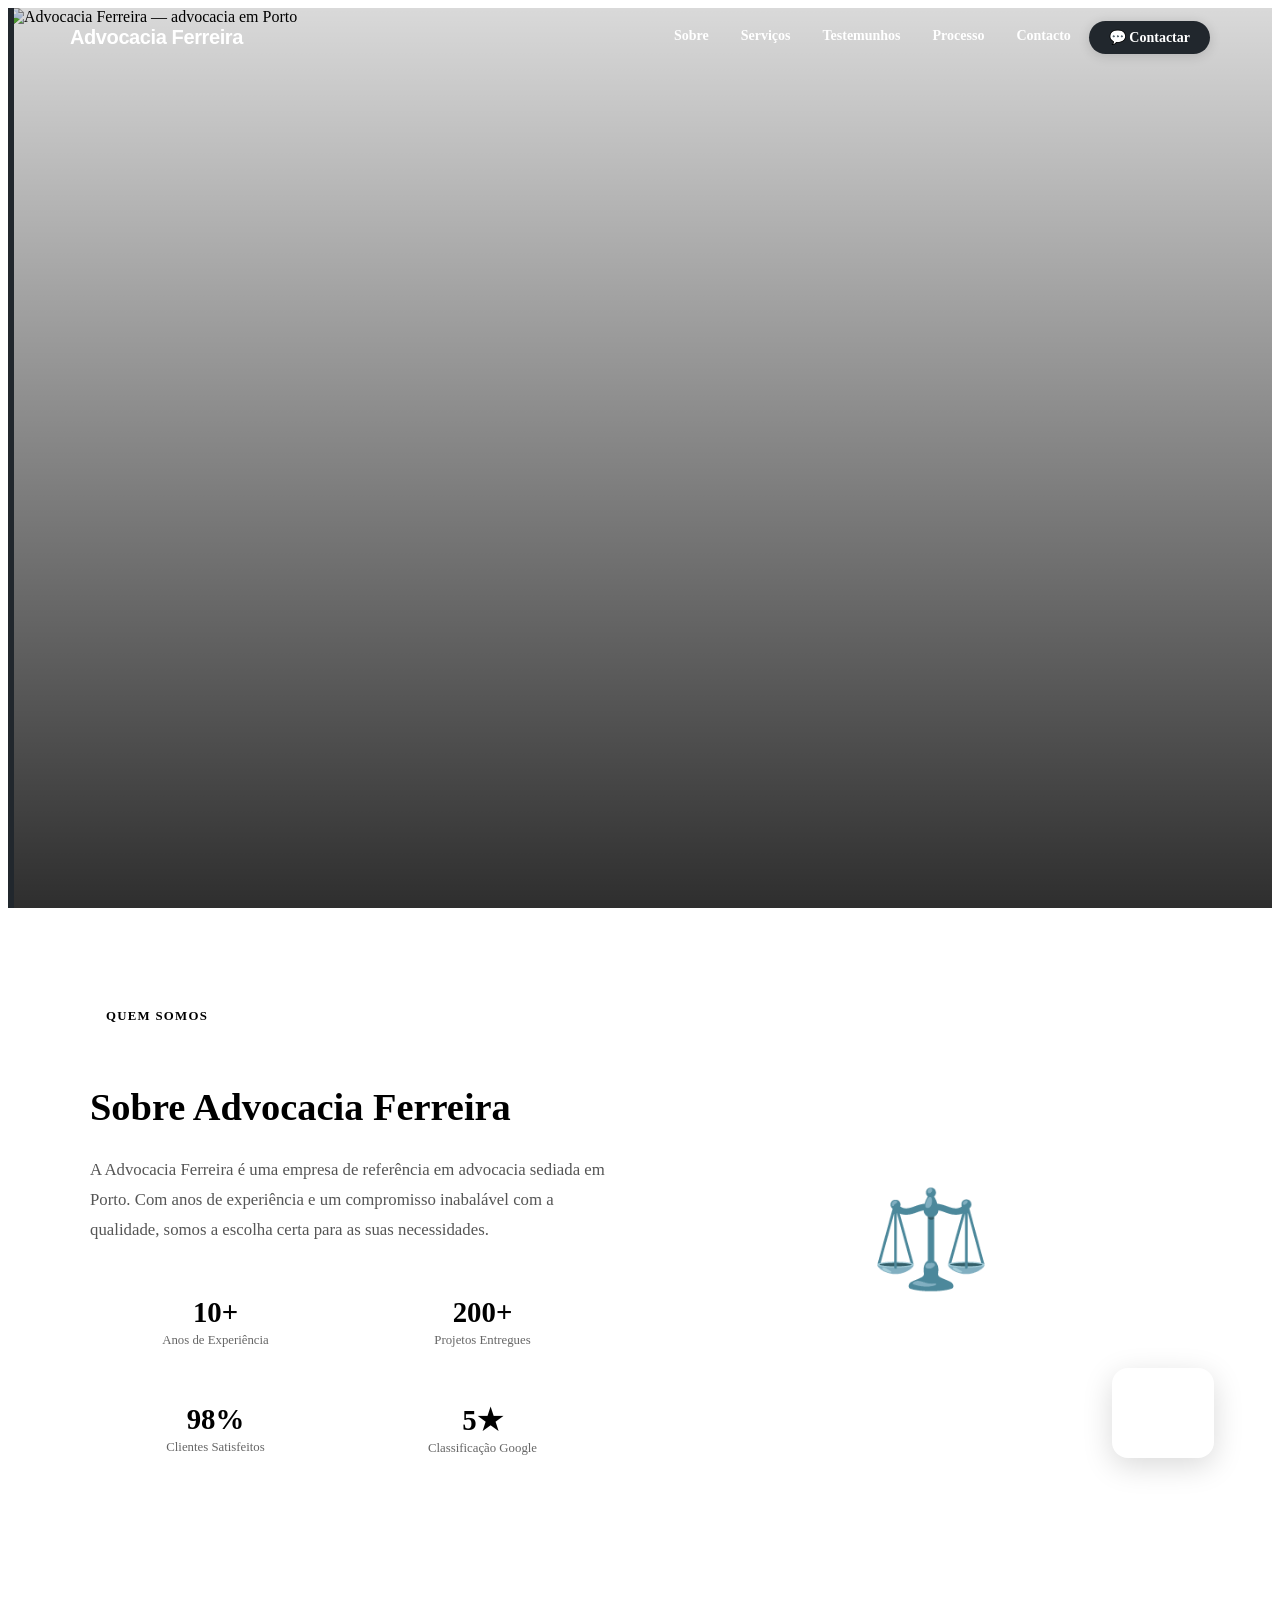
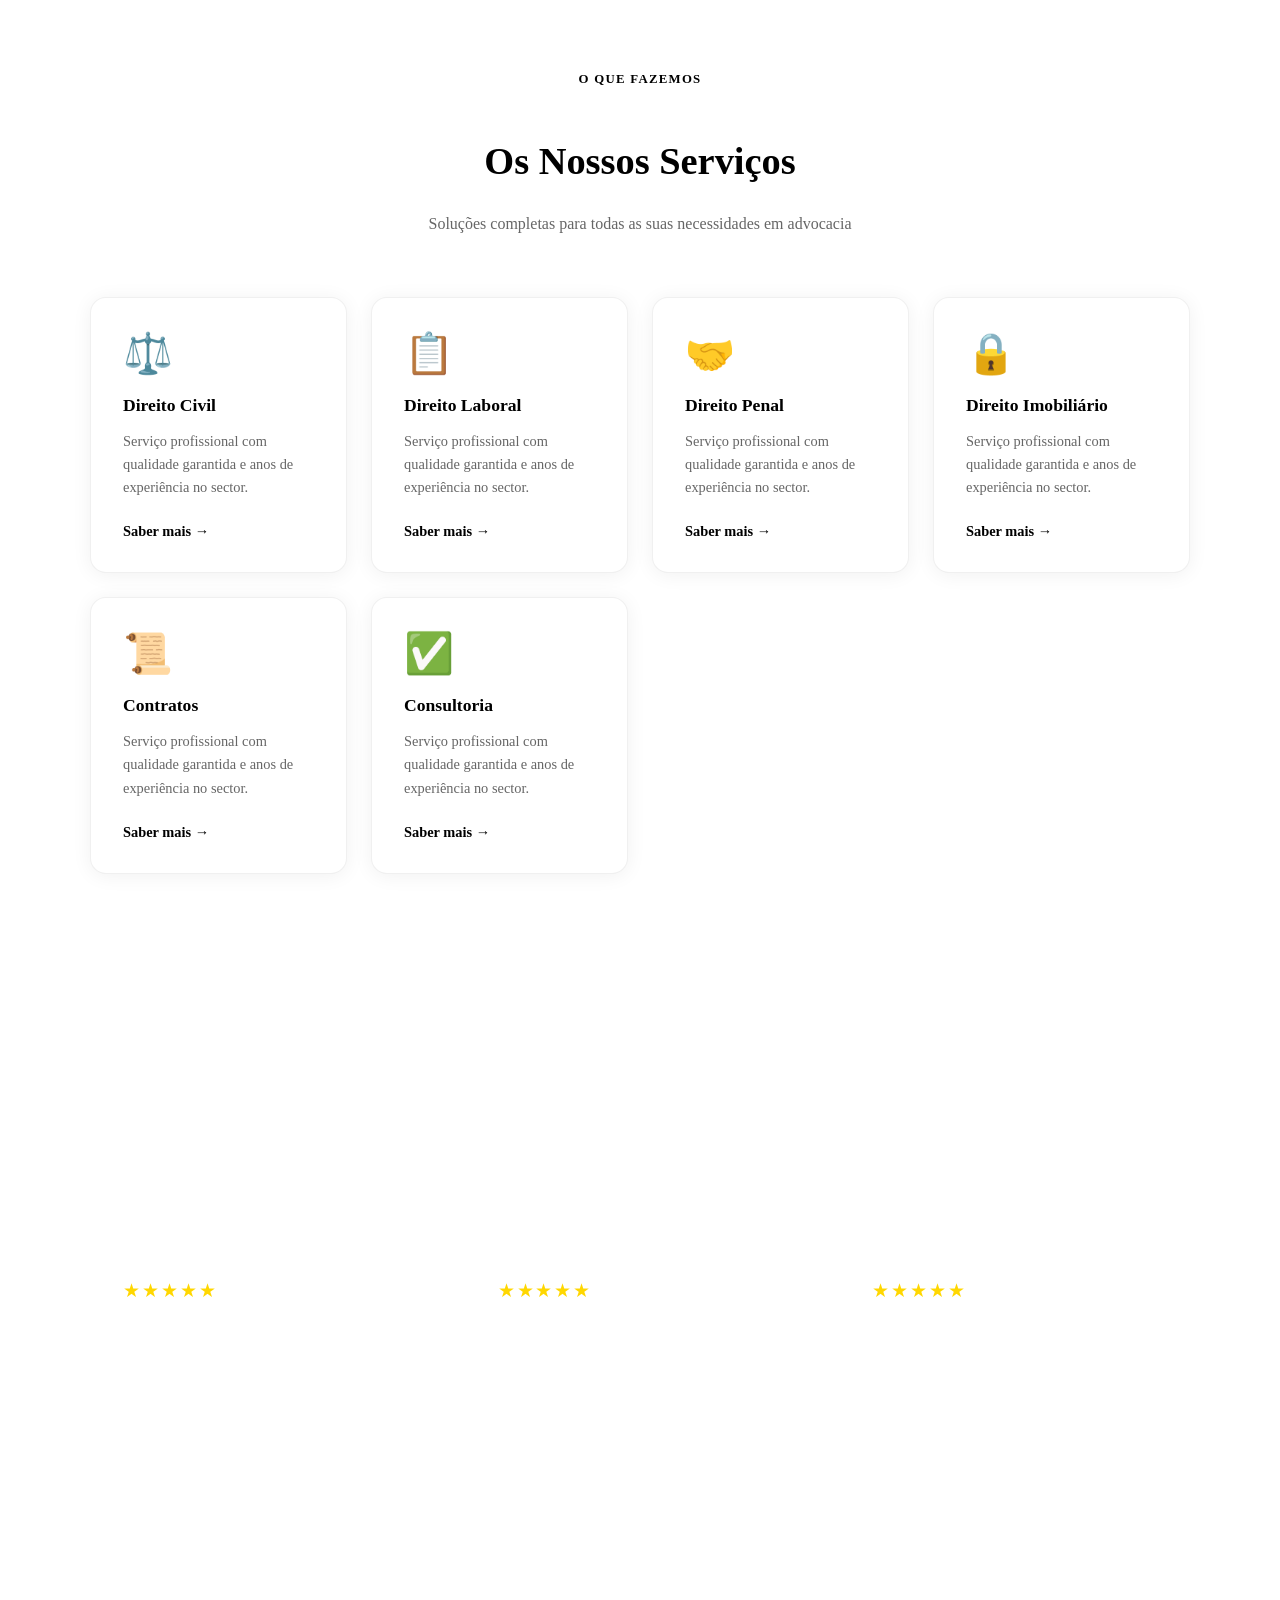
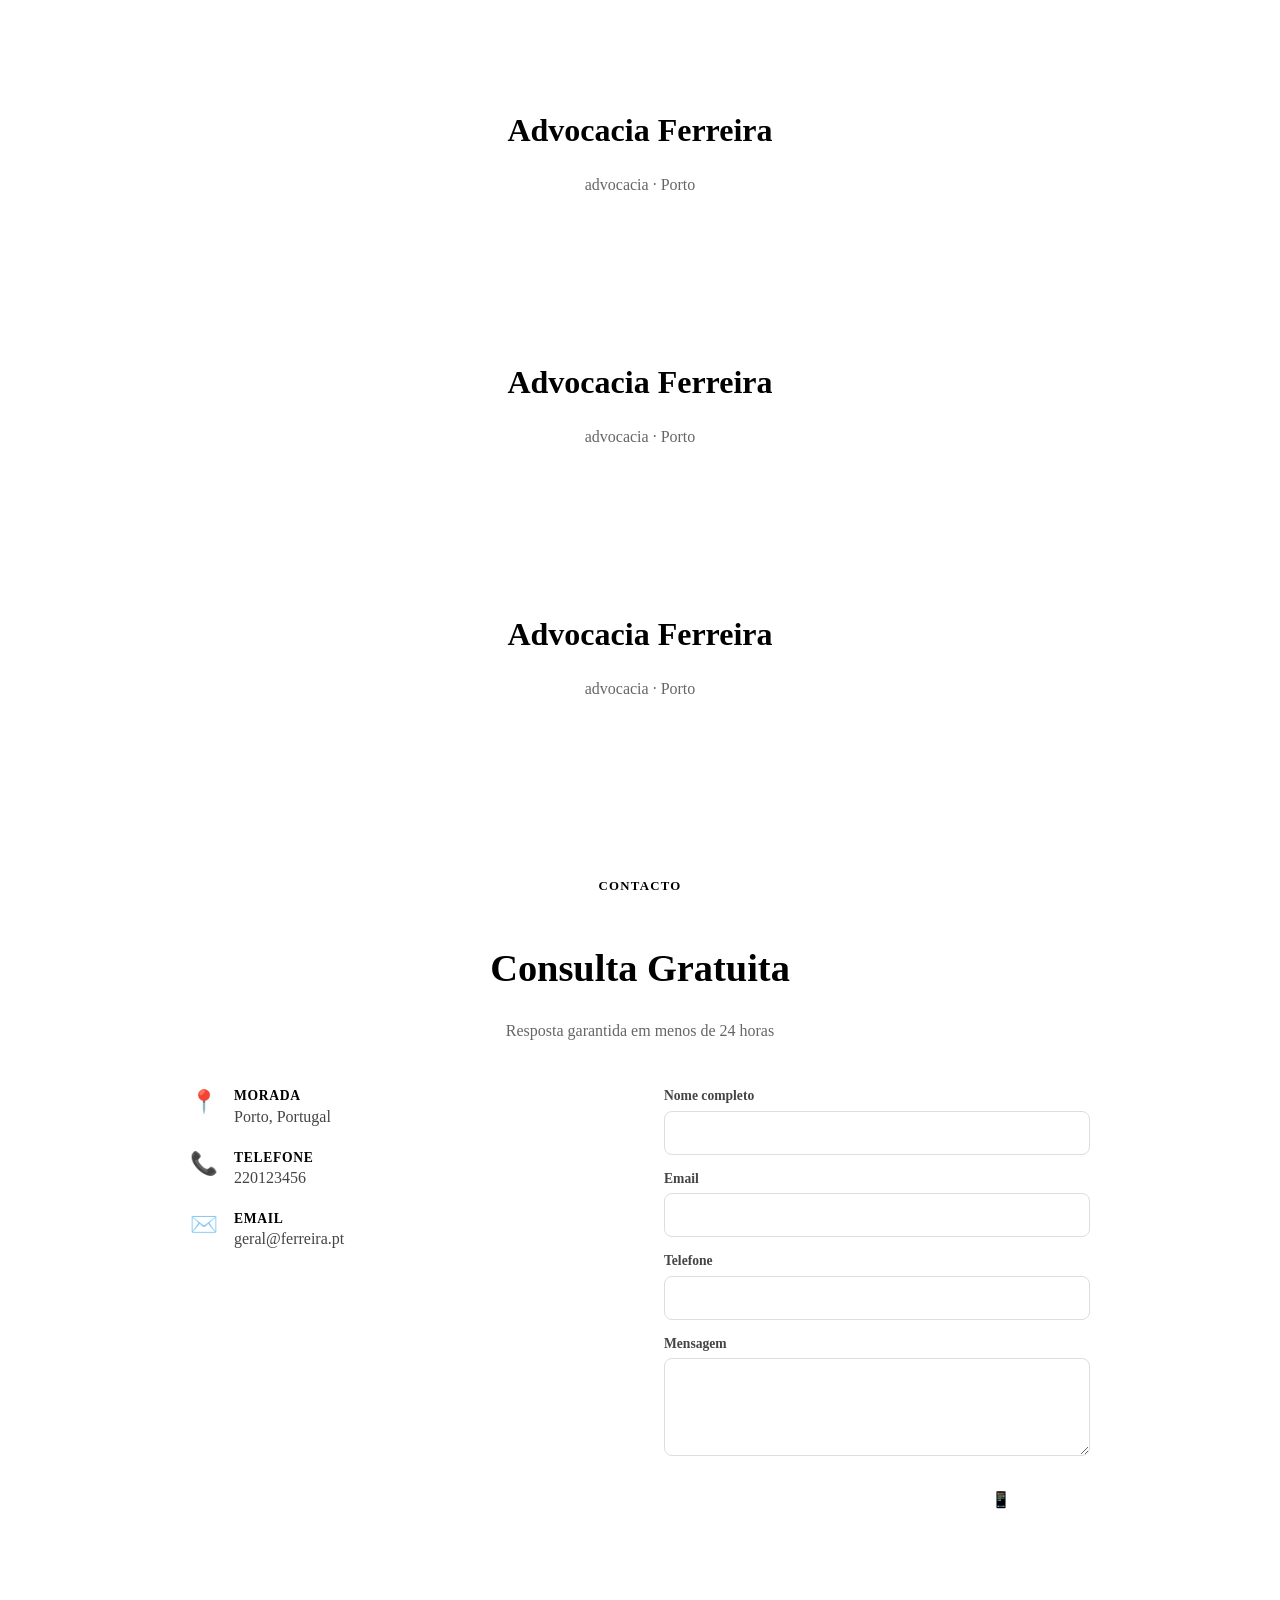
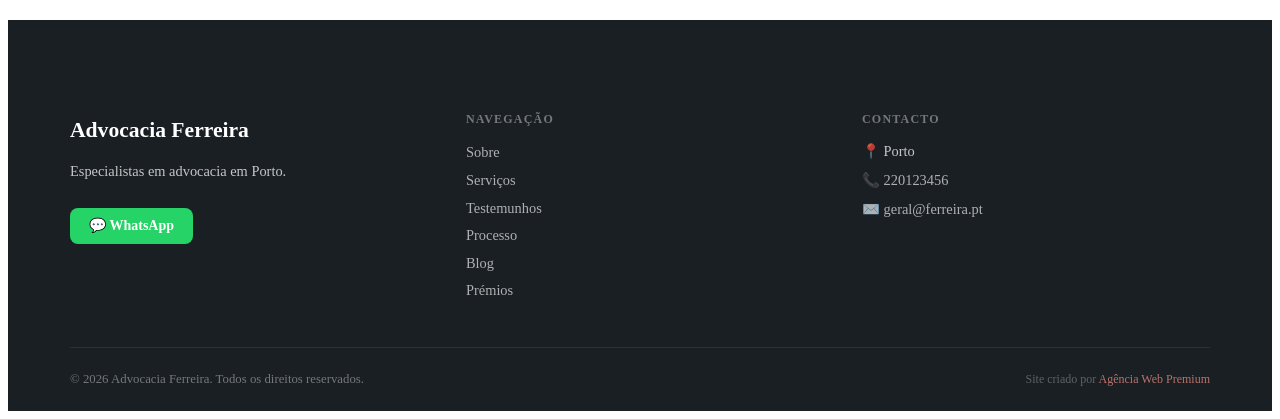
==== commit c56eb933: "demo: advocacia-ferreira-porto" ====
--- a/advocacia-ferreira-porto/index.html
+++ b/advocacia-ferreira-porto/index.html
@@ -1,6 +1,6 @@
-<!DOCTYPE html><html lang="pt-PT"><head><meta charSet="utf-8"/><meta name="viewport" content="width=device-width, initial-scale=1"/><link rel="stylesheet" href="/_next/static/css/8fc10032a78597af.css" data-precedence="next"/><link rel="preload" as="script" fetchPriority="low" href="/_next/static/chunks/webpack-8658fdbc42bfbbae.js"/><script src="/_next/static/chunks/fd9d1056-faca5e55fb7642b2.js" async=""></script><script src="/_next/static/chunks/117-90a790a4d4977642.js" async=""></script><script src="/_next/static/chunks/main-app-2948d1fda08e3c61.js" async=""></script><script src="/_next/static/chunks/app/page-d6ea281f2d0f6bde.js" async=""></script><script src="/_next/static/chunks/app/layout-1c8b5048d0378d60.js" async=""></script><link rel="preconnect" href="https://fonts.googleapis.com"/><link rel="preconnect" href="https://fonts.gstatic.com" crossorigin="anonymous"/><title>Advocacia Ferreira | advocacia em Porto</title><meta name="description" content="Serviços de qualidade em Porto. Contacte-nos hoje."/><meta name="keywords" content="advocacia, Porto, advocacia"/><meta name="robots" content="index, follow"/><link rel="canonical" href="/"/><meta property="og:title" content="Advocacia Ferreira"/><meta property="og:description" content="Serviços de qualidade em Porto. Contacte-nos hoje."/><meta property="og:site_name" content="Advocacia Ferreira"/><meta property="og:locale" content="pt_PT"/><meta property="og:type" content="website"/><meta name="twitter:card" content="summary_large_image"/><meta name="twitter:title" content="Advocacia Ferreira"/><meta name="twitter:description" content="Serviços de qualidade em Porto. Contacte-nos hoje."/><script src="/_next/static/chunks/polyfills-42372ed130431b0a.js" noModule=""></script></head><body><nav style="position:fixed;top:0;left:0;right:0;z-index:1000;transition:background 0.3s, box-shadow 0.3s, padding 0.3s;background:transparent;box-shadow:none;padding:1.25rem 0;backdrop-filter:none" role="navigation" aria-label="Navegação principal"><div style="max-width:1140px;margin:0 auto;padding:0 clamp(1rem,4vw,3rem);display:flex;align-items:center;justify-content:space-between"><button style="background:none;border:none;cursor:pointer;padding:0;display:flex;align-items:center;gap:0.5rem" aria-label="Ir para o início"><span style="font-family:var(--fonte-titulo);font-size:1.25rem;font-weight:800;color:white;letter-spacing:-0.02em;transition:color 0.3s">Advocacia Ferreira</span></button><ul style="display:flex;gap:0.25rem;list-style:none;margin:0;padding:0;align-items:center" class="nav-links-desktop"><li><button style="background:none;border:none;cursor:pointer;font-family:var(--fonte-corpo);font-size:0.875rem;font-weight:600;color:white;padding:0.5rem 0.875rem;border-radius:0.375rem;transition:all 0.2s;border-bottom:2px solid transparent">Sobre</button></li><li><button style="background:none;border:none;cursor:pointer;font-family:var(--fonte-corpo);font-size:0.875rem;font-weight:600;color:white;padding:0.5rem 0.875rem;border-radius:0.375rem;transition:all 0.2s;border-bottom:2px solid transparent">Serviços</button></li><li><button style="background:none;border:none;cursor:pointer;font-family:var(--fonte-corpo);font-size:0.875rem;font-weight:600;color:white;padding:0.5rem 0.875rem;border-radius:0.375rem;transition:all 0.2s;border-bottom:2px solid transparent">Testemunhos</button></li><li><button style="background:none;border:none;cursor:pointer;font-family:var(--fonte-corpo);font-size:0.875rem;font-weight:600;color:white;padding:0.5rem 0.875rem;border-radius:0.375rem;transition:all 0.2s;border-bottom:2px solid transparent">Processo</button></li><li><button style="background:none;border:none;cursor:pointer;font-family:var(--fonte-corpo);font-size:0.875rem;font-weight:600;color:white;padding:0.5rem 0.875rem;border-radius:0.375rem;transition:all 0.2s;border-bottom:2px solid transparent">Contacto</button></li><li><a href="https://wa.me/351220123456" target="_blank" rel="noopener noreferrer" style="background:#21272d;color:white;padding:0.5rem 1.25rem;border-radius:2rem;font-family:var(--fonte-corpo);font-size:0.875rem;font-weight:700;text-decoration:none;display:inline-flex;align-items:center;gap:0.4rem;transition:opacity 0.2s, transform 0.2s;box-shadow:0 2px 12px rgba(0,0,0,0.15)">💬 Contactar</a></li></ul><button style="display:none;background:none;border:none;cursor:pointer;padding:0.5rem;color:white" aria-label="Menu" class="nav-hamburger"><svg width="24" height="24" viewBox="0 0 24 24" fill="none" stroke="currentColor" stroke-width="2.5" stroke-linecap="round"><line x1="3" y1="6" x2="21" y2="6"></line><line x1="3" y1="12" x2="21" y2="12"></line><line x1="3" y1="18" x2="21" y2="18"></line></svg></button></div><style>
+<!DOCTYPE html><html lang="pt-PT"><head><meta charSet="utf-8"/><meta name="viewport" content="width=device-width, initial-scale=1"/><link rel="preload" as="image" href="https://image.pollinations.ai/prompt/prestigious%20law%20office%20in%20Portugal%2C%20elegant%20interior%2C%20wooden%20furniture%2C%20law%20books%2C%20professional%20atmosphere%2C%20golden%20hour%20lighting%2C%20photorealistic?width=1400&amp;height=700&amp;seed=1449&amp;nologo=true&amp;enhance=true&amp;model=flux" fetchPriority="high"/><link rel="stylesheet" href="/_next/static/css/8fc10032a78597af.css" data-precedence="next"/><link rel="preload" as="script" fetchPriority="low" href="/_next/static/chunks/webpack-8658fdbc42bfbbae.js"/><script src="/_next/static/chunks/fd9d1056-48501e1b362c8ea4.js" async=""></script><script src="/_next/static/chunks/117-437add33b6195ae6.js" async=""></script><script src="/_next/static/chunks/main-app-2948d1fda08e3c61.js" async=""></script><script src="/_next/static/chunks/app/page-e1d87d1b158bf5bf.js" async=""></script><script src="/_next/static/chunks/app/layout-b79229c4eda3dff2.js" async=""></script><link rel="preconnect" href="https://fonts.googleapis.com"/><link rel="preconnect" href="https://fonts.gstatic.com" crossorigin="anonymous"/><title>Advocacia Ferreira | advocacia em Porto</title><meta name="description" content="Serviços de qualidade em Porto. Contacte-nos hoje."/><meta name="keywords" content="advocacia, Porto, advocacia"/><meta name="robots" content="index, follow"/><link rel="canonical" href="/"/><meta property="og:title" content="Advocacia Ferreira"/><meta property="og:description" content="Serviços de qualidade em Porto. Contacte-nos hoje."/><meta property="og:site_name" content="Advocacia Ferreira"/><meta property="og:locale" content="pt_PT"/><meta property="og:type" content="website"/><meta name="twitter:card" content="summary_large_image"/><meta name="twitter:title" content="Advocacia Ferreira"/><meta name="twitter:description" content="Serviços de qualidade em Porto. Contacte-nos hoje."/><script src="/_next/static/chunks/polyfills-42372ed130431b0a.js" noModule=""></script></head><body><nav style="position:fixed;top:0;left:0;right:0;z-index:1000;transition:background 0.3s, box-shadow 0.3s, padding 0.3s;background:transparent;box-shadow:none;padding:1.25rem 0;backdrop-filter:none" role="navigation" aria-label="Navegação principal"><div style="max-width:1140px;margin:0 auto;padding:0 clamp(1rem,4vw,3rem);display:flex;align-items:center;justify-content:space-between"><button style="background:none;border:none;cursor:pointer;padding:0;display:flex;align-items:center;gap:0.5rem" aria-label="Ir para o início"><span style="font-family:var(--fonte-titulo);font-size:1.25rem;font-weight:800;color:white;letter-spacing:-0.02em;transition:color 0.3s">Advocacia Ferreira</span></button><ul style="display:flex;gap:0.25rem;list-style:none;margin:0;padding:0;align-items:center" class="nav-links-desktop"><li><button style="background:none;border:none;cursor:pointer;font-family:var(--fonte-corpo);font-size:0.875rem;font-weight:600;color:white;padding:0.5rem 0.875rem;border-radius:0.375rem;transition:all 0.2s;border-bottom:2px solid transparent">Sobre</button></li><li><button style="background:none;border:none;cursor:pointer;font-family:var(--fonte-corpo);font-size:0.875rem;font-weight:600;color:white;padding:0.5rem 0.875rem;border-radius:0.375rem;transition:all 0.2s;border-bottom:2px solid transparent">Serviços</button></li><li><button style="background:none;border:none;cursor:pointer;font-family:var(--fonte-corpo);font-size:0.875rem;font-weight:600;color:white;padding:0.5rem 0.875rem;border-radius:0.375rem;transition:all 0.2s;border-bottom:2px solid transparent">Testemunhos</button></li><li><button style="background:none;border:none;cursor:pointer;font-family:var(--fonte-corpo);font-size:0.875rem;font-weight:600;color:white;padding:0.5rem 0.875rem;border-radius:0.375rem;transition:all 0.2s;border-bottom:2px solid transparent">Processo</button></li><li><button style="background:none;border:none;cursor:pointer;font-family:var(--fonte-corpo);font-size:0.875rem;font-weight:600;color:white;padding:0.5rem 0.875rem;border-radius:0.375rem;transition:all 0.2s;border-bottom:2px solid transparent">Contacto</button></li><li><a href="https://wa.me/351220123456" target="_blank" rel="noopener noreferrer" style="background:#21272d;color:white;padding:0.5rem 1.25rem;border-radius:2rem;font-family:var(--fonte-corpo);font-size:0.875rem;font-weight:700;text-decoration:none;display:inline-flex;align-items:center;gap:0.4rem;transition:opacity 0.2s, transform 0.2s;box-shadow:0 2px 12px rgba(0,0,0,0.15)">💬 Contactar</a></li></ul><button style="display:none;background:none;border:none;cursor:pointer;padding:0.5rem;color:white" aria-label="Menu" class="nav-hamburger"><svg width="24" height="24" viewBox="0 0 24 24" fill="none" stroke="currentColor" stroke-width="2.5" stroke-linecap="round"><line x1="3" y1="6" x2="21" y2="6"></line><line x1="3" y1="12" x2="21" y2="12"></line><line x1="3" y1="18" x2="21" y2="18"></line></svg></button></div><style>
         @media (max-width: 768px) {
           .nav-links-desktop { display: none !important; }
           .nav-hamburger { display: flex !important; }
         }
-      </style></nav><script type="application/ld+json">{"@context":"https://schema.org","@type":"LegalService","name":"Advocacia Ferreira","description":"Serviços de qualidade em Porto. Contacte-nos hoje.","url":"","telephone":"220123456","address":{"@type":"PostalAddress","addressLocality":"Porto","addressRegion":"Porto","addressCountry":"PT"},"geo":{"@type":"GeoCoordinates"},"openingHours":"Mo-Fr 09:00-18:00","priceRange":"€€","areaServed":{"@type":"City","name":"Porto"},"aggregateRating":{"@type":"AggregateRating","ratingValue":4.9,"reviewCount":87,"bestRating":5,"worstRating":1}}</script><main><section style="min-height:100vh;background:linear-gradient(135deg, var(--cor-primaria) 0%, color-mix(in srgb, var(--cor-primaria) 70%, var(--cor-secundaria)) 100%);display:flex;align-items:center;position:relative;overflow:hidden"><div style="position:absolute;inset:0;opacity:0.06;background-image:radial-gradient(circle at 2px 2px, white 1px, transparent 0);background-size:40px 40px"></div><div style="position:absolute;bottom:-30%;right:-10%;width:60vw;height:60vw;border-radius:50%;background:rgba(255,255,255,0.04);border:1px solid rgba(255,255,255,0.08)"></div><div style="max-width:1100px;margin:0 auto;padding:6rem 2rem;position:relative;z-index:1"><div style="display:inline-flex;align-items:center;gap:0.5rem;background:rgba(255,255,255,0.15);backdrop-filter:blur(8px);border-radius:2rem;padding:0.4rem 1.2rem;margin-bottom:2rem;border:1px solid rgba(255,255,255,0.2)"><span style="font-size:0.75rem;letter-spacing:0.1em;color:rgba(255,255,255,0.9);font-weight:600;text-transform:uppercase">⭐ 4.9 estrelas · 87 avaliações</span></div><h1 style="font-family:var(--fonte-titulo);font-size:clamp(2.2rem, 5vw, 4rem);font-weight:800;color:white;line-height:1.15;margin-bottom:1.5rem;max-width:700px;text-shadow:0 2px 20px rgba(0,0,0,0.15)">Advocacia Ferreira — advocacia em Porto</h1><p style="font-size:clamp(1rem, 2vw, 1.25rem);color:rgba(255,255,255,0.85);max-width:560px;margin-bottom:2.5rem;line-height:1.7">Serviços de qualidade em Porto. Contacte-nos hoje.</p><div style="display:flex;gap:1rem;flex-wrap:wrap"><a href="#contacto" style="background:white;color:var(--cor-primaria);padding:0.9rem 2rem;border-radius:0.5rem;font-weight:700;font-size:1rem;text-decoration:none;display:inline-block;box-shadow:0 4px 20px rgba(0,0,0,0.15);transition:transform 0.2s, box-shadow 0.2s">Consulta Gratuita</a><a href="#servicos" style="background:rgba(255,255,255,0.15);color:white;padding:0.9rem 2rem;border-radius:0.5rem;font-weight:600;font-size:1rem;text-decoration:none;border:1px solid rgba(255,255,255,0.3);backdrop-filter:blur(8px);display:inline-block">Casos de Sucesso →</a></div></div></section><section id="sobre" style="padding:6rem 2rem;background:var(--cor-fundo, #fff)"><div style="max-width:1100px;margin:0 auto;display:grid;grid-template-columns:repeat(auto-fit, minmax(280px, 1fr));gap:4rem;align-items:center"><div><div style="display:inline-block;background:color-mix(in srgb, var(--cor-acento) 15%, transparent);color:var(--cor-acento);padding:0.3rem 1rem;border-radius:2rem;font-size:0.8rem;font-weight:700;letter-spacing:0.1em;text-transform:uppercase;margin-bottom:1.5rem">Quem Somos</div><h2 style="font-family:var(--fonte-titulo);font-size:clamp(1.8rem, 3vw, 2.5rem);font-weight:800;color:var(--cor-primaria);line-height:1.2;margin-bottom:1.5rem">Sobre Advocacia Ferreira</h2><p style="font-size:1.05rem;color:#555;line-height:1.8;margin-bottom:2rem">A Advocacia Ferreira é uma empresa de referência em advocacia sediada em Porto. Com anos de experiência e um compromisso inabalável com a qualidade, somos a escolha certa para as suas necessidades.</p><div style="display:grid;grid-template-columns:1fr 1fr;gap:1rem"><div style="text-align:center;padding:1.2rem;background:color-mix(in srgb, var(--cor-primaria) 5%, transparent);border-radius:0.75rem;border:1px solid color-mix(in srgb, var(--cor-primaria) 15%, transparent)"><div style="font-size:1.8rem;font-weight:900;color:var(--cor-primaria);font-family:var(--fonte-titulo)">10+</div><div style="font-size:0.8rem;color:#666;margin-top:0.25rem">Anos de Experiência</div></div><div style="text-align:center;padding:1.2rem;background:color-mix(in srgb, var(--cor-primaria) 5%, transparent);border-radius:0.75rem;border:1px solid color-mix(in srgb, var(--cor-primaria) 15%, transparent)"><div style="font-size:1.8rem;font-weight:900;color:var(--cor-primaria);font-family:var(--fonte-titulo)">200+</div><div style="font-size:0.8rem;color:#666;margin-top:0.25rem">Projetos Entregues</div></div><div style="text-align:center;padding:1.2rem;background:color-mix(in srgb, var(--cor-primaria) 5%, transparent);border-radius:0.75rem;border:1px solid color-mix(in srgb, var(--cor-primaria) 15%, transparent)"><div style="font-size:1.8rem;font-weight:900;color:var(--cor-primaria);font-family:var(--fonte-titulo)">98%</div><div style="font-size:0.8rem;color:#666;margin-top:0.25rem">Clientes Satisfeitos</div></div><div style="text-align:center;padding:1.2rem;background:color-mix(in srgb, var(--cor-primaria) 5%, transparent);border-radius:0.75rem;border:1px solid color-mix(in srgb, var(--cor-primaria) 15%, transparent)"><div style="font-size:1.8rem;font-weight:900;color:var(--cor-primaria);font-family:var(--fonte-titulo)">5★</div><div style="font-size:0.8rem;color:#666;margin-top:0.25rem">Classificação Google</div></div></div></div><div style="position:relative"><div style="width:100%;aspect-ratio:4/3;border-radius:1.5rem;overflow:hidden;background:linear-gradient(135deg, var(--cor-primaria), color-mix(in srgb, var(--cor-primaria) 60%, var(--cor-acento)));display:flex;align-items:center;justify-content:center;font-size:6rem">⚖️</div><div style="position:absolute;bottom:-1.5rem;right:-1.5rem;background:var(--cor-acento);color:white;padding:1.5rem;border-radius:1rem;box-shadow:0 8px 30px rgba(0,0,0,0.15);text-align:center"><div style="font-size:1.5rem;font-weight:900">ISO</div><div style="font-size:0.75rem;opacity:0.9">Certificado</div></div></div></div></section><section id="servicos" style="padding:6rem 2rem;background:color-mix(in srgb, var(--cor-primaria) 4%, white)"><div style="max-width:1100px;margin:0 auto"><div style="text-align:center;margin-bottom:4rem"><div style="display:inline-block;background:color-mix(in srgb, var(--cor-acento) 15%, transparent);color:var(--cor-acento);padding:0.3rem 1rem;border-radius:2rem;font-size:0.8rem;font-weight:700;letter-spacing:0.1em;text-transform:uppercase;margin-bottom:1rem">O Que Fazemos</div><h2 style="font-family:var(--fonte-titulo);font-size:clamp(1.8rem, 3vw, 2.5rem);font-weight:800;color:var(--cor-primaria)">Os Nossos Serviços</h2><p style="color:#666;margin-top:1rem;max-width:500px;margin:1rem auto 0">Soluções completas para todas as suas necessidades em advocacia</p></div><div style="display:grid;grid-template-columns:repeat(auto-fit, minmax(240px, 1fr));gap:1.5rem"><div style="background:white;border-radius:1rem;padding:2rem;box-shadow:0 2px 20px rgba(0,0,0,0.06);border:1px solid rgba(0,0,0,0.06);transition:transform 0.2s, box-shadow 0.2s;cursor:pointer"><div style="font-size:2.5rem;margin-bottom:1rem">⚖️</div><h3 style="font-family:var(--fonte-titulo);font-weight:700;color:var(--cor-primaria);margin-bottom:0.5rem;font-size:1.1rem">Direito Civil</h3><p style="color:#666;font-size:0.9rem;line-height:1.6">Serviço profissional com qualidade garantida e anos de experiência no sector.</p><div style="margin-top:1.5rem;color:var(--cor-acento);font-weight:600;font-size:0.9rem">Saber mais →</div></div><div style="background:white;border-radius:1rem;padding:2rem;box-shadow:0 2px 20px rgba(0,0,0,0.06);border:1px solid rgba(0,0,0,0.06);transition:transform 0.2s, box-shadow 0.2s;cursor:pointer"><div style="font-size:2.5rem;margin-bottom:1rem">📋</div><h3 style="font-family:var(--fonte-titulo);font-weight:700;color:var(--cor-primaria);margin-bottom:0.5rem;font-size:1.1rem">Direito Laboral</h3><p style="color:#666;font-size:0.9rem;line-height:1.6">Serviço profissional com qualidade garantida e anos de experiência no sector.</p><div style="margin-top:1.5rem;color:var(--cor-acento);font-weight:600;font-size:0.9rem">Saber mais →</div></div><div style="background:white;border-radius:1rem;padding:2rem;box-shadow:0 2px 20px rgba(0,0,0,0.06);border:1px solid rgba(0,0,0,0.06);transition:transform 0.2s, box-shadow 0.2s;cursor:pointer"><div style="font-size:2.5rem;margin-bottom:1rem">🤝</div><h3 style="font-family:var(--fonte-titulo);font-weight:700;color:var(--cor-primaria);margin-bottom:0.5rem;font-size:1.1rem">Direito Penal</h3><p style="color:#666;font-size:0.9rem;line-height:1.6">Serviço profissional com qualidade garantida e anos de experiência no sector.</p><div style="margin-top:1.5rem;color:var(--cor-acento);font-weight:600;font-size:0.9rem">Saber mais →</div></div><div style="background:white;border-radius:1rem;padding:2rem;box-shadow:0 2px 20px rgba(0,0,0,0.06);border:1px solid rgba(0,0,0,0.06);transition:transform 0.2s, box-shadow 0.2s;cursor:pointer"><div style="font-size:2.5rem;margin-bottom:1rem">🔒</div><h3 style="font-family:var(--fonte-titulo);font-weight:700;color:var(--cor-primaria);margin-bottom:0.5rem;font-size:1.1rem">Direito Imobiliário</h3><p style="color:#666;font-size:0.9rem;line-height:1.6">Serviço profissional com qualidade garantida e anos de experiência no sector.</p><div style="margin-top:1.5rem;color:var(--cor-acento);font-weight:600;font-size:0.9rem">Saber mais →</div></div><div style="background:white;border-radius:1rem;padding:2rem;box-shadow:0 2px 20px rgba(0,0,0,0.06);border:1px solid rgba(0,0,0,0.06);transition:transform 0.2s, box-shadow 0.2s;cursor:pointer"><div style="font-size:2.5rem;margin-bottom:1rem">📜</div><h3 style="font-family:var(--fonte-titulo);font-weight:700;color:var(--cor-primaria);margin-bottom:0.5rem;font-size:1.1rem">Contratos</h3><p style="color:#666;font-size:0.9rem;line-height:1.6">Serviço profissional com qualidade garantida e anos de experiência no sector.</p><div style="margin-top:1.5rem;color:var(--cor-acento);font-weight:600;font-size:0.9rem">Saber mais →</div></div><div style="background:white;border-radius:1rem;padding:2rem;box-shadow:0 2px 20px rgba(0,0,0,0.06);border:1px solid rgba(0,0,0,0.06);transition:transform 0.2s, box-shadow 0.2s;cursor:pointer"><div style="font-size:2.5rem;margin-bottom:1rem">✅</div><h3 style="font-family:var(--fonte-titulo);font-weight:700;color:var(--cor-primaria);margin-bottom:0.5rem;font-size:1.1rem">Consultoria</h3><p style="color:#666;font-size:0.9rem;line-height:1.6">Serviço profissional com qualidade garantida e anos de experiência no sector.</p><div style="margin-top:1.5rem;color:var(--cor-acento);font-weight:600;font-size:0.9rem">Saber mais →</div></div></div></div></section><section id="depoimentos" style="padding:6rem 2rem;background:var(--cor-primaria)"><div style="max-width:1100px;margin:0 auto"><div style="text-align:center;margin-bottom:4rem"><div style="display:inline-block;background:rgba(255,255,255,0.15);color:rgba(255,255,255,0.9);padding:0.3rem 1rem;border-radius:2rem;font-size:0.8rem;font-weight:700;letter-spacing:0.1em;text-transform:uppercase;margin-bottom:1rem">Testemunhos</div><h2 style="font-family:var(--fonte-titulo);font-size:clamp(1.8rem, 3vw, 2.5rem);font-weight:800;color:white">O Que Dizem os Nossos Clientes</h2></div><div style="display:grid;grid-template-columns:repeat(auto-fit, minmax(280px, 1fr));gap:1.5rem"><div style="background:rgba(255,255,255,0.1);backdrop-filter:blur(10px);border-radius:1rem;padding:2rem;border:1px solid rgba(255,255,255,0.2)"><div style="color:#FFD700;font-size:1.2rem;margin-bottom:1rem;letter-spacing:0.1em">★★★★★</div><p style="color:rgba(255,255,255,0.9);line-height:1.7;font-size:1rem;font-style:italic;margin-bottom:1.5rem">“<!-- -->Excelente serviço! A Advocacia Ferreira superou todas as expectativas. Profissionalismo e qualidade ao mais alto nível.<!-- -->”</p><div style="display:flex;align-items:center;gap:0.75rem"><div style="width:42px;height:42px;border-radius:50%;background:rgba(255,255,255,0.2);display:flex;align-items:center;justify-content:center;color:white;font-weight:700;font-size:1.1rem">J</div><div><div style="color:white;font-weight:700;font-size:0.95rem">João Silva</div><div style="color:rgba(255,255,255,0.6);font-size:0.8rem">Cliente verificado</div></div></div></div><div style="background:rgba(255,255,255,0.1);backdrop-filter:blur(10px);border-radius:1rem;padding:2rem;border:1px solid rgba(255,255,255,0.2)"><div style="color:#FFD700;font-size:1.2rem;margin-bottom:1rem;letter-spacing:0.1em">★★★★★</div><p style="color:rgba(255,255,255,0.9);line-height:1.7;font-size:1rem;font-style:italic;margin-bottom:1.5rem">“<!-- -->Recomendo a toda a gente. Desde o primeiro contacto até ao fim do projeto, tudo correu na perfeição. Uma equipa de confiança.<!-- -->”</p><div style="display:flex;align-items:center;gap:0.75rem"><div style="width:42px;height:42px;border-radius:50%;background:rgba(255,255,255,0.2);display:flex;align-items:center;justify-content:center;color:white;font-weight:700;font-size:1.1rem">M</div><div><div style="color:white;font-weight:700;font-size:0.95rem">Maria Santos</div><div style="color:rgba(255,255,255,0.6);font-size:0.8rem">Cliente verificado</div></div></div></div><div style="background:rgba(255,255,255,0.1);backdrop-filter:blur(10px);border-radius:1rem;padding:2rem;border:1px solid rgba(255,255,255,0.2)"><div style="color:#FFD700;font-size:1.2rem;margin-bottom:1rem;letter-spacing:0.1em">★★★★★</div><p style="color:rgba(255,255,255,0.9);line-height:1.7;font-size:1rem;font-style:italic;margin-bottom:1.5rem">“<!-- -->Trabalho impecável e entregue dentro do prazo. Os preços são justos para a qualidade que se recebe. Voltarei a contratar.<!-- -->”</p><div style="display:flex;align-items:center;gap:0.75rem"><div style="width:42px;height:42px;border-radius:50%;background:rgba(255,255,255,0.2);display:flex;align-items:center;justify-content:center;color:white;font-weight:700;font-size:1.1rem">A</div><div><div style="color:white;font-weight:700;font-size:0.95rem">António Costa</div><div style="color:rgba(255,255,255,0.6);font-size:0.8rem">Cliente verificado</div></div></div></div></div></div></section><section style="padding:4rem 2rem;background:white"><div style="max-width:900px;margin:0 auto;text-align:center"><h2 style="font-family:var(--fonte-titulo);color:var(--cor-primaria);font-size:2rem;font-weight:800">Advocacia Ferreira</h2><p style="color:#666;margin-top:1rem">advocacia · Porto</p></div></section><section style="padding:4rem 2rem;background:white"><div style="max-width:900px;margin:0 auto;text-align:center"><h2 style="font-family:var(--fonte-titulo);color:var(--cor-primaria);font-size:2rem;font-weight:800">Advocacia Ferreira</h2><p style="color:#666;margin-top:1rem">advocacia · Porto</p></div></section><section style="padding:4rem 2rem;background:white"><div style="max-width:900px;margin:0 auto;text-align:center"><h2 style="font-family:var(--fonte-titulo);color:var(--cor-primaria);font-size:2rem;font-weight:800">Advocacia Ferreira</h2><p style="color:#666;margin-top:1rem">advocacia · Porto</p></div></section><section id="contacto" style="padding:6rem 2rem;background:color-mix(in srgb, var(--cor-primaria) 4%, white)"><div style="max-width:900px;margin:0 auto"><div style="text-align:center;margin-bottom:3rem"><div style="display:inline-block;background:color-mix(in srgb, var(--cor-acento) 15%, transparent);color:var(--cor-acento);padding:0.3rem 1rem;border-radius:2rem;font-size:0.8rem;font-weight:700;letter-spacing:0.1em;text-transform:uppercase;margin-bottom:1rem">Contacto</div><h2 style="font-family:var(--fonte-titulo);font-size:clamp(1.8rem, 3vw, 2.5rem);font-weight:800;color:var(--cor-primaria)">Consulta Gratuita</h2><p style="color:#666;margin-top:0.75rem">Resposta garantida em menos de 24 horas</p></div><div style="display:grid;grid-template-columns:repeat(auto-fit, minmax(260px, 1fr));gap:3rem;align-items:start"><div><div style="display:flex;flex-direction:column;gap:1.5rem"><div style="display:flex;gap:1rem;align-items:flex-start"><div style="font-size:1.4rem;flex-shrink:0">📍</div><div><div style="font-weight:700;color:var(--cor-primaria);font-size:0.85rem;text-transform:uppercase;letter-spacing:0.05em">Morada</div><div style="color:#444;margin-top:0.2rem">Porto, Portugal</div></div></div><div style="display:flex;gap:1rem;align-items:flex-start"><div style="font-size:1.4rem;flex-shrink:0">📞</div><div><div style="font-weight:700;color:var(--cor-primaria);font-size:0.85rem;text-transform:uppercase;letter-spacing:0.05em">Telefone</div><div style="color:#444;margin-top:0.2rem">220123456</div></div></div><div style="display:flex;gap:1rem;align-items:flex-start"><div style="font-size:1.4rem;flex-shrink:0">✉️</div><div><div style="font-weight:700;color:var(--cor-primaria);font-size:0.85rem;text-transform:uppercase;letter-spacing:0.05em">Email</div><div style="color:#444;margin-top:0.2rem">geral@ferreira.pt</div></div></div></div></div><form style="display:flex;flex-direction:column;gap:1rem"><div><label style="display:block;font-size:0.85rem;font-weight:600;color:#444;margin-bottom:0.4rem">Nome completo</label><input type="text" required="" style="width:100%;padding:0.75rem;border-radius:0.5rem;border:1px solid #ddd;font-size:1rem;box-sizing:border-box;outline:none;transition:border-color 0.2s" value=""/></div><div><label style="display:block;font-size:0.85rem;font-weight:600;color:#444;margin-bottom:0.4rem">Email</label><input type="email" required="" style="width:100%;padding:0.75rem;border-radius:0.5rem;border:1px solid #ddd;font-size:1rem;box-sizing:border-box;outline:none;transition:border-color 0.2s" value=""/></div><div><label style="display:block;font-size:0.85rem;font-weight:600;color:#444;margin-bottom:0.4rem">Telefone</label><input type="tel" style="width:100%;padding:0.75rem;border-radius:0.5rem;border:1px solid #ddd;font-size:1rem;box-sizing:border-box;outline:none;transition:border-color 0.2s" value=""/></div><div><label style="display:block;font-size:0.85rem;font-weight:600;color:#444;margin-bottom:0.4rem">Mensagem</label><textarea rows="4" required="" style="width:100%;padding:0.75rem;border-radius:0.5rem;border:1px solid #ddd;font-size:1rem;resize:vertical;box-sizing:border-box;font-family:inherit;outline:none"></textarea></div><button type="submit" style="background:var(--cor-primaria);color:white;padding:0.9rem;border-radius:0.5rem;font-weight:700;font-size:1rem;border:none;cursor:pointer;transition:opacity 0.2s">Consulta Gratuita via WhatsApp 📱</button></form></div></div></section></main><footer style="background:#1a1f24;color:rgba(255,255,255,0.75);padding:clamp(3rem,6vw,5rem) 0 0"><div style="max-width:1140px;margin:0 auto;padding:0 clamp(1rem,4vw,3rem)"><div style="display:grid;grid-template-columns:repeat(auto-fit, minmax(200px,1fr));gap:3rem;padding-bottom:3rem"><div><h3 style="font-family:var(--fonte-titulo);font-size:1.35rem;font-weight:800;color:white;margin-bottom:1rem">Advocacia Ferreira</h3><p style="font-size:0.9rem;line-height:1.7;margin-bottom:1.5rem">Especialistas em advocacia em Porto.</p><a href="https://wa.me/351220123456" target="_blank" rel="noopener noreferrer" style="display:inline-flex;align-items:center;gap:0.5rem;background:#25D366;color:white;padding:0.6rem 1.2rem;border-radius:0.5rem;font-weight:700;font-size:0.875rem;text-decoration:none">💬 WhatsApp</a></div><div><h4 style="font-family:var(--fonte-corpo);font-size:0.75rem;font-weight:700;color:rgba(255,255,255,0.4);letter-spacing:0.1em;text-transform:uppercase;margin-bottom:1rem">Navegação</h4><ul style="list-style:none;margin:0;padding:0;display:flex;flex-direction:column;gap:0.6rem"><li><button style="background:none;border:none;cursor:pointer;color:rgba(255,255,255,0.65);font-family:var(--fonte-corpo);font-size:0.9rem;padding:0;transition:color 0.2s">Sobre</button></li><li><button style="background:none;border:none;cursor:pointer;color:rgba(255,255,255,0.65);font-family:var(--fonte-corpo);font-size:0.9rem;padding:0;transition:color 0.2s">Serviços</button></li><li><button style="background:none;border:none;cursor:pointer;color:rgba(255,255,255,0.65);font-family:var(--fonte-corpo);font-size:0.9rem;padding:0;transition:color 0.2s">Testemunhos</button></li><li><button style="background:none;border:none;cursor:pointer;color:rgba(255,255,255,0.65);font-family:var(--fonte-corpo);font-size:0.9rem;padding:0;transition:color 0.2s">Processo</button></li><li><button style="background:none;border:none;cursor:pointer;color:rgba(255,255,255,0.65);font-family:var(--fonte-corpo);font-size:0.9rem;padding:0;transition:color 0.2s">Blog</button></li><li><button style="background:none;border:none;cursor:pointer;color:rgba(255,255,255,0.65);font-family:var(--fonte-corpo);font-size:0.9rem;padding:0;transition:color 0.2s">Prémios</button></li></ul></div><div><h4 style="font-family:var(--fonte-corpo);font-size:0.75rem;font-weight:700;color:rgba(255,255,255,0.4);letter-spacing:0.1em;text-transform:uppercase;margin-bottom:1rem">Contacto</h4><div style="display:flex;flex-direction:column;gap:0.75rem"><p style="margin:0;font-size:0.9rem">📍 Porto</p><a href="tel:+351220123456" style="color:rgba(255,255,255,0.65);text-decoration:none;font-size:0.9rem">📞 220123456</a><a href="mailto:geral@ferreira.pt" style="color:rgba(255,255,255,0.65);text-decoration:none;font-size:0.9rem;word-break:break-all">✉️ geral@ferreira.pt</a></div></div></div><div style="border-top:1px solid rgba(255,255,255,0.08);padding:1.5rem 0;display:flex;align-items:center;justify-content:space-between;flex-wrap:wrap;gap:1rem"><p style="margin:0;font-size:0.8rem;color:rgba(255,255,255,0.4)">© 2026 Advocacia Ferreira. Todos os direitos reservados.</p><p style="margin:0;font-size:0.75rem;color:rgba(255,255,255,0.3)">Site criado por <span style="color:#b9726a">Agência Web Premium</span></p></div></div></footer><script src="/_next/static/chunks/webpack-8658fdbc42bfbbae.js" async=""></script><script>(self.__next_f=self.__next_f||[]).push([0]);self.__next_f.push([2,null])</script><script>self.__next_f.push([1,"1:HL[\"/_next/static/css/8fc10032a78597af.css\",\"style\"]\n"])</script><script>self.__next_f.push([1,"2:I[2846,[],\"\"]\n4:I[8297,[\"931\",\"static/chunks/app/page-d6ea281f2d0f6bde.js\"],\"default\"]\n5:I[7649,[\"931\",\"static/chunks/app/page-d6ea281f2d0f6bde.js\"],\"default\"]\n6:I[9170,[\"931\",\"static/chunks/app/page-d6ea281f2d0f6bde.js\"],\"default\"]\n7:I[3403,[\"931\",\"static/chunks/app/page-d6ea281f2d0f6bde.js\"],\"default\"]\n8:I[1803,[\"931\",\"static/chunks/app/page-d6ea281f2d0f6bde.js\"],\"default\"]\n9:I[2211,[\"931\",\"static/chunks/app/page-d6ea281f2d0f6bde.js\"],\"default\"]\na:I[8986,[\"931\",\"static/chunks/app/page-d6ea281f2d0f6bde.js\"],\"default\"]\nb:I[3249,[\"931\",\"static/chunks/app/page-d6ea281f2d0f6bde.js\"],\"default\"]\nc:I[6469,[\"185\",\"static/chunks/app/layout-1c8b5048d0378d60.js\"],\"default\"]\nd:I[4707,[],\"\"]\ne:I[6423,[],\"\"]\nf:I[5042,[\"185\",\"static/chunks/app/layout-1c8b5048d0378d60.js\"],\"default\"]\n11:I[1060,[],\"\"]\n12:[]\n"])</script><script>self.__next_f.push([1,"0:[\"$\",\"$L2\",null,{\"buildId\":\"L6gWe2uJhYgLMQXXS9qJ7\",\"assetPrefix\":\"\",\"urlParts\":[\"\",\"\"],\"initialTree\":[\"\",{\"children\":[\"__PAGE__\",{}]},\"$undefined\",\"$undefined\",true],\"initialSeedData\":[\"\",{\"children\":[\"__PAGE__\",{},[[\"$L3\",[[\"$\",\"script\",null,{\"type\":\"application/ld+json\",\"dangerouslySetInnerHTML\":{\"__html\":\"{\\\"@context\\\":\\\"https://schema.org\\\",\\\"@type\\\":\\\"LegalService\\\",\\\"name\\\":\\\"Advocacia Ferreira\\\",\\\"description\\\":\\\"Serviços de qualidade em Porto. Contacte-nos hoje.\\\",\\\"url\\\":\\\"\\\",\\\"telephone\\\":\\\"220123456\\\",\\\"address\\\":{\\\"@type\\\":\\\"PostalAddress\\\",\\\"addressLocality\\\":\\\"Porto\\\",\\\"addressRegion\\\":\\\"Porto\\\",\\\"addressCountry\\\":\\\"PT\\\"},\\\"geo\\\":{\\\"@type\\\":\\\"GeoCoordinates\\\"},\\\"openingHours\\\":\\\"Mo-Fr 09:00-18:00\\\",\\\"priceRange\\\":\\\"€€\\\",\\\"areaServed\\\":{\\\"@type\\\":\\\"City\\\",\\\"name\\\":\\\"Porto\\\"},\\\"aggregateRating\\\":{\\\"@type\\\":\\\"AggregateRating\\\",\\\"ratingValue\\\":4.9,\\\"reviewCount\\\":87,\\\"bestRating\\\":5,\\\"worstRating\\\":1}}\"}}],[\"$\",\"main\",null,{\"children\":[[\"$\",\"$L4\",null,{}],[\"$\",\"$L5\",null,{}],[\"$\",\"$L6\",null,{}],[\"$\",\"$L7\",null,{}],[\"$\",\"$L8\",null,{}],[\"$\",\"$L9\",null,{}],[\"$\",\"$La\",null,{}],[\"$\",\"$Lb\",null,{}]]}]],null],null],null]},[[[[\"$\",\"link\",\"0\",{\"rel\":\"stylesheet\",\"href\":\"/_next/static/css/8fc10032a78597af.css\",\"precedence\":\"next\",\"crossOrigin\":\"$undefined\"}]],[\"$\",\"html\",null,{\"lang\":\"pt-PT\",\"children\":[[\"$\",\"head\",null,{\"children\":[[\"$\",\"link\",null,{\"rel\":\"preconnect\",\"href\":\"https://fonts.googleapis.com\"}],[\"$\",\"link\",null,{\"rel\":\"preconnect\",\"href\":\"https://fonts.gstatic.com\",\"crossOrigin\":\"anonymous\"}]]}],[\"$\",\"body\",null,{\"children\":[[\"$\",\"$Lc\",null,{}],[\"$\",\"$Ld\",null,{\"parallelRouterKey\":\"children\",\"segmentPath\":[\"children\"],\"error\":\"$undefined\",\"errorStyles\":\"$undefined\",\"errorScripts\":\"$undefined\",\"template\":[\"$\",\"$Le\",null,{}],\"templateStyles\":\"$undefined\",\"templateScripts\":\"$undefined\",\"notFound\":[[\"$\",\"title\",null,{\"children\":\"404: This page could not be found.\"}],[\"$\",\"div\",null,{\"style\":{\"fontFamily\":\"system-ui,\\\"Segoe UI\\\",Roboto,Helvetica,Arial,sans-serif,\\\"Apple Color Emoji\\\",\\\"Segoe UI Emoji\\\"\",\"height\":\"100vh\",\"textAlign\":\"center\",\"display\":\"flex\",\"flexDirection\":\"column\",\"alignItems\":\"center\",\"justifyContent\":\"center\"},\"children\":[\"$\",\"div\",null,{\"children\":[[\"$\",\"style\",null,{\"dangerouslySetInnerHTML\":{\"__html\":\"body{color:#000;background:#fff;margin:0}.next-error-h1{border-right:1px solid rgba(0,0,0,.3)}@media (prefers-color-scheme:dark){body{color:#fff;background:#000}.next-error-h1{border-right:1px solid rgba(255,255,255,.3)}}\"}}],[\"$\",\"h1\",null,{\"className\":\"next-error-h1\",\"style\":{\"display\":\"inline-block\",\"margin\":\"0 20px 0 0\",\"padding\":\"0 23px 0 0\",\"fontSize\":24,\"fontWeight\":500,\"verticalAlign\":\"top\",\"lineHeight\":\"49px\"},\"children\":\"404\"}],[\"$\",\"div\",null,{\"style\":{\"display\":\"inline-block\"},\"children\":[\"$\",\"h2\",null,{\"style\":{\"fontSize\":14,\"fontWeight\":400,\"lineHeight\":\"49px\",\"margin\":0},\"children\":\"This page could not be found.\"}]}]]}]}]],\"notFoundStyles\":[]}],[\"$\",\"$Lf\",null,{}]]}]]}]],null],null],\"couldBeIntercepted\":false,\"initialHead\":[null,\"$L10\"],\"globalErrorComponent\":\"$11\",\"missingSlots\":\"$W12\"}]\n"])</script><script>self.__next_f.push([1,"10:[[\"$\",\"meta\",\"0\",{\"name\":\"viewport\",\"content\":\"width=device-width, initial-scale=1\"}],[\"$\",\"meta\",\"1\",{\"charSet\":\"utf-8\"}],[\"$\",\"title\",\"2\",{\"children\":\"Advocacia Ferreira | advocacia em Porto\"}],[\"$\",\"meta\",\"3\",{\"name\":\"description\",\"content\":\"Serviços de qualidade em Porto. Contacte-nos hoje.\"}],[\"$\",\"meta\",\"4\",{\"name\":\"keywords\",\"content\":\"advocacia, Porto, advocacia\"}],[\"$\",\"meta\",\"5\",{\"name\":\"robots\",\"content\":\"index, follow\"}],[\"$\",\"link\",\"6\",{\"rel\":\"canonical\",\"href\":\"/\"}],[\"$\",\"meta\",\"7\",{\"property\":\"og:title\",\"content\":\"Advocacia Ferreira\"}],[\"$\",\"meta\",\"8\",{\"property\":\"og:description\",\"content\":\"Serviços de qualidade em Porto. Contacte-nos hoje.\"}],[\"$\",\"meta\",\"9\",{\"property\":\"og:site_name\",\"content\":\"Advocacia Ferreira\"}],[\"$\",\"meta\",\"10\",{\"property\":\"og:locale\",\"content\":\"pt_PT\"}],[\"$\",\"meta\",\"11\",{\"property\":\"og:type\",\"content\":\"website\"}],[\"$\",\"meta\",\"12\",{\"name\":\"twitter:card\",\"content\":\"summary_large_image\"}],[\"$\",\"meta\",\"13\",{\"name\":\"twitter:title\",\"content\":\"Advocacia Ferreira\"}],[\"$\",\"meta\",\"14\",{\"name\":\"twitter:description\",\"content\":\"Serviços de qualidade em Porto. Contacte-nos hoje.\"}]]\n3:null\n"])</script></body></html>+      </style></nav><script type="application/ld+json">{"@context":"https://schema.org","@type":"LegalService","name":"Advocacia Ferreira","description":"Serviços de qualidade em Porto. Contacte-nos hoje.","url":"","telephone":"220123456","address":{"@type":"PostalAddress","addressLocality":"Porto","addressRegion":"Porto","addressCountry":"PT"},"geo":{"@type":"GeoCoordinates"},"openingHours":"Mo-Fr 09:00-18:00","priceRange":"€€","areaServed":{"@type":"City","name":"Porto"},"aggregateRating":{"@type":"AggregateRating","ratingValue":4.9,"reviewCount":87,"bestRating":5,"worstRating":1}}</script><main><header id="hero" role="banner" itemScope="" itemType="https://schema.org/Organization" style="position:relative;min-height:100vh;display:flex;align-items:flex-end;overflow:hidden"><img src="https://image.pollinations.ai/prompt/prestigious%20law%20office%20in%20Portugal%2C%20elegant%20interior%2C%20wooden%20furniture%2C%20law%20books%2C%20professional%20atmosphere%2C%20golden%20hour%20lighting%2C%20photorealistic?width=1400&amp;height=700&amp;seed=1449&amp;nologo=true&amp;enhance=true&amp;model=flux" alt="Advocacia Ferreira — advocacia em Porto" loading="eager" fetchPriority="high" style="position:absolute;inset:0;width:100%;height:100%;object-fit:cover;object-position:center;z-index:0"/><div style="position:absolute;inset:0;background:linear-gradient(to top, rgba(0,0,0,0.82) 0%, rgba(0,0,0,0.45) 55%, rgba(0,0,0,0.15) 100%);z-index:1"></div><div style="position:absolute;left:0;top:0;bottom:0;width:6px;background:#21272d;z-index:2"></div><div style="position:relative;z-index:2;max-width:1280px;margin:0 auto;padding:clamp(4rem,8vw,6rem) clamp(1.5rem,6vw,5rem);width:100%;opacity:0;transform:translateY(32px);transition:opacity 1s cubic-bezier(0.16,1,0.3,1), transform 1s cubic-bezier(0.16,1,0.3,1)"><div style="display:inline-flex;align-items:center;gap:0.5rem;background:#21272d;border-radius:2rem;padding:0.35rem 1rem;margin-bottom:1.5rem"><span style="font-size:0.72rem;font-weight:700;color:white;letter-spacing:0.06em;text-transform:uppercase">4.9⭐ · 87+ avaliações Google</span></div><h1 itemProp="name" style="font-family:var(--fonte-titulo);font-weight:900;color:white;font-size:clamp(2.8rem, 7vw, 6rem);line-height:1.05;letter-spacing:-0.03em;margin-bottom:1.25rem;max-width:18ch;text-shadow:0 4px 32px rgba(0,0,0,0.4)">Advocacia Ferreira</h1><p itemProp="description" style="font-size:clamp(1rem,1.8vw,1.3rem);color:rgba(255,255,255,0.82);max-width:50ch;margin-bottom:2.5rem;line-height:1.7">advocacia de confiança em Porto</p><div style="display:flex;gap:1rem;flex-wrap:wrap"><a href="#contacto" style="background:#21272d;color:white;padding:1rem 2.5rem;border-radius:4px;font-weight:800;font-size:1rem;text-decoration:none;letter-spacing:0.02em;box-shadow:0 8px 32px rgba(0,0,0,0.35);transition:all 0.2s">Consulta Gratuita →</a><a href="https://wa.me/351220123456" target="_blank" rel="noopener noreferrer" style="background:rgba(255,255,255,0.12);color:white;padding:1rem 2rem;border-radius:4px;font-weight:600;font-size:1rem;text-decoration:none;border:1.5px solid rgba(255,255,255,0.3);backdrop-filter:blur(8px);transition:all 0.2s">💬 WhatsApp</a></div><div style="display:flex;gap:3rem;margin-top:3.5rem;flex-wrap:wrap;border-top:1px solid rgba(255,255,255,0.15);padding-top:2rem"><div><div style="font-size:2rem;font-weight:900;color:white;font-family:var(--fonte-titulo);line-height:1">10+</div><div style="font-size:0.8rem;color:rgba(255,255,255,0.6);margin-top:0.3rem;letter-spacing:0.05em;text-transform:uppercase">Anos</div></div><div><div style="font-size:2rem;font-weight:900;color:white;font-family:var(--fonte-titulo);line-height:1">200+</div><div style="font-size:0.8rem;color:rgba(255,255,255,0.6);margin-top:0.3rem;letter-spacing:0.05em;text-transform:uppercase">Clientes</div></div><div><div style="font-size:2rem;font-weight:900;color:white;font-family:var(--fonte-titulo);line-height:1">98%</div><div style="font-size:0.8rem;color:rgba(255,255,255,0.6);margin-top:0.3rem;letter-spacing:0.05em;text-transform:uppercase">Satisfação</div></div></div><span itemProp="address" itemScope="" itemType="https://schema.org/PostalAddress" style="display:none"><span itemProp="addressLocality">Porto</span>, <span itemProp="addressCountry">PT</span></span></div><style>@media(max-width:768px){ header[id=&quot;hero&quot;] img{ object-position: 65% center; } }</style></header><section id="sobre" style="padding:6rem 2rem;background:var(--cor-fundo, #fff)"><div style="max-width:1100px;margin:0 auto;display:grid;grid-template-columns:repeat(auto-fit, minmax(280px, 1fr));gap:4rem;align-items:center"><div><div style="display:inline-block;background:color-mix(in srgb, var(--cor-acento) 15%, transparent);color:var(--cor-acento);padding:0.3rem 1rem;border-radius:2rem;font-size:0.8rem;font-weight:700;letter-spacing:0.1em;text-transform:uppercase;margin-bottom:1.5rem">Quem Somos</div><h2 style="font-family:var(--fonte-titulo);font-size:clamp(1.8rem, 3vw, 2.5rem);font-weight:800;color:var(--cor-primaria);line-height:1.2;margin-bottom:1.5rem">Sobre Advocacia Ferreira</h2><p style="font-size:1.05rem;color:#555;line-height:1.8;margin-bottom:2rem">A Advocacia Ferreira é uma empresa de referência em advocacia sediada em Porto. Com anos de experiência e um compromisso inabalável com a qualidade, somos a escolha certa para as suas necessidades.</p><div style="display:grid;grid-template-columns:1fr 1fr;gap:1rem"><div style="text-align:center;padding:1.2rem;background:color-mix(in srgb, var(--cor-primaria) 5%, transparent);border-radius:0.75rem;border:1px solid color-mix(in srgb, var(--cor-primaria) 15%, transparent)"><div style="font-size:1.8rem;font-weight:900;color:var(--cor-primaria);font-family:var(--fonte-titulo)">10+</div><div style="font-size:0.8rem;color:#666;margin-top:0.25rem">Anos de Experiência</div></div><div style="text-align:center;padding:1.2rem;background:color-mix(in srgb, var(--cor-primaria) 5%, transparent);border-radius:0.75rem;border:1px solid color-mix(in srgb, var(--cor-primaria) 15%, transparent)"><div style="font-size:1.8rem;font-weight:900;color:var(--cor-primaria);font-family:var(--fonte-titulo)">200+</div><div style="font-size:0.8rem;color:#666;margin-top:0.25rem">Projetos Entregues</div></div><div style="text-align:center;padding:1.2rem;background:color-mix(in srgb, var(--cor-primaria) 5%, transparent);border-radius:0.75rem;border:1px solid color-mix(in srgb, var(--cor-primaria) 15%, transparent)"><div style="font-size:1.8rem;font-weight:900;color:var(--cor-primaria);font-family:var(--fonte-titulo)">98%</div><div style="font-size:0.8rem;color:#666;margin-top:0.25rem">Clientes Satisfeitos</div></div><div style="text-align:center;padding:1.2rem;background:color-mix(in srgb, var(--cor-primaria) 5%, transparent);border-radius:0.75rem;border:1px solid color-mix(in srgb, var(--cor-primaria) 15%, transparent)"><div style="font-size:1.8rem;font-weight:900;color:var(--cor-primaria);font-family:var(--fonte-titulo)">5★</div><div style="font-size:0.8rem;color:#666;margin-top:0.25rem">Classificação Google</div></div></div></div><div style="position:relative"><div style="width:100%;aspect-ratio:4/3;border-radius:1.5rem;overflow:hidden;background:linear-gradient(135deg, var(--cor-primaria), color-mix(in srgb, var(--cor-primaria) 60%, var(--cor-acento)));display:flex;align-items:center;justify-content:center;font-size:6rem">⚖️</div><div style="position:absolute;bottom:-1.5rem;right:-1.5rem;background:var(--cor-acento);color:white;padding:1.5rem;border-radius:1rem;box-shadow:0 8px 30px rgba(0,0,0,0.15);text-align:center"><div style="font-size:1.5rem;font-weight:900">ISO</div><div style="font-size:0.75rem;opacity:0.9">Certificado</div></div></div></div></section><section id="servicos" style="padding:6rem 2rem;background:color-mix(in srgb, var(--cor-primaria) 4%, white)"><div style="max-width:1100px;margin:0 auto"><div style="text-align:center;margin-bottom:4rem"><div style="display:inline-block;background:color-mix(in srgb, var(--cor-acento) 15%, transparent);color:var(--cor-acento);padding:0.3rem 1rem;border-radius:2rem;font-size:0.8rem;font-weight:700;letter-spacing:0.1em;text-transform:uppercase;margin-bottom:1rem">O Que Fazemos</div><h2 style="font-family:var(--fonte-titulo);font-size:clamp(1.8rem, 3vw, 2.5rem);font-weight:800;color:var(--cor-primaria)">Os Nossos Serviços</h2><p style="color:#666;margin-top:1rem;max-width:500px;margin:1rem auto 0">Soluções completas para todas as suas necessidades em advocacia</p></div><div style="display:grid;grid-template-columns:repeat(auto-fit, minmax(240px, 1fr));gap:1.5rem"><div style="background:white;border-radius:1rem;padding:2rem;box-shadow:0 2px 20px rgba(0,0,0,0.06);border:1px solid rgba(0,0,0,0.06);transition:transform 0.2s, box-shadow 0.2s;cursor:pointer"><div style="font-size:2.5rem;margin-bottom:1rem">⚖️</div><h3 style="font-family:var(--fonte-titulo);font-weight:700;color:var(--cor-primaria);margin-bottom:0.5rem;font-size:1.1rem">Direito Civil</h3><p style="color:#666;font-size:0.9rem;line-height:1.6">Serviço profissional com qualidade garantida e anos de experiência no sector.</p><div style="margin-top:1.5rem;color:var(--cor-acento);font-weight:600;font-size:0.9rem">Saber mais →</div></div><div style="background:white;border-radius:1rem;padding:2rem;box-shadow:0 2px 20px rgba(0,0,0,0.06);border:1px solid rgba(0,0,0,0.06);transition:transform 0.2s, box-shadow 0.2s;cursor:pointer"><div style="font-size:2.5rem;margin-bottom:1rem">📋</div><h3 style="font-family:var(--fonte-titulo);font-weight:700;color:var(--cor-primaria);margin-bottom:0.5rem;font-size:1.1rem">Direito Laboral</h3><p style="color:#666;font-size:0.9rem;line-height:1.6">Serviço profissional com qualidade garantida e anos de experiência no sector.</p><div style="margin-top:1.5rem;color:var(--cor-acento);font-weight:600;font-size:0.9rem">Saber mais →</div></div><div style="background:white;border-radius:1rem;padding:2rem;box-shadow:0 2px 20px rgba(0,0,0,0.06);border:1px solid rgba(0,0,0,0.06);transition:transform 0.2s, box-shadow 0.2s;cursor:pointer"><div style="font-size:2.5rem;margin-bottom:1rem">🤝</div><h3 style="font-family:var(--fonte-titulo);font-weight:700;color:var(--cor-primaria);margin-bottom:0.5rem;font-size:1.1rem">Direito Penal</h3><p style="color:#666;font-size:0.9rem;line-height:1.6">Serviço profissional com qualidade garantida e anos de experiência no sector.</p><div style="margin-top:1.5rem;color:var(--cor-acento);font-weight:600;font-size:0.9rem">Saber mais →</div></div><div style="background:white;border-radius:1rem;padding:2rem;box-shadow:0 2px 20px rgba(0,0,0,0.06);border:1px solid rgba(0,0,0,0.06);transition:transform 0.2s, box-shadow 0.2s;cursor:pointer"><div style="font-size:2.5rem;margin-bottom:1rem">🔒</div><h3 style="font-family:var(--fonte-titulo);font-weight:700;color:var(--cor-primaria);margin-bottom:0.5rem;font-size:1.1rem">Direito Imobiliário</h3><p style="color:#666;font-size:0.9rem;line-height:1.6">Serviço profissional com qualidade garantida e anos de experiência no sector.</p><div style="margin-top:1.5rem;color:var(--cor-acento);font-weight:600;font-size:0.9rem">Saber mais →</div></div><div style="background:white;border-radius:1rem;padding:2rem;box-shadow:0 2px 20px rgba(0,0,0,0.06);border:1px solid rgba(0,0,0,0.06);transition:transform 0.2s, box-shadow 0.2s;cursor:pointer"><div style="font-size:2.5rem;margin-bottom:1rem">📜</div><h3 style="font-family:var(--fonte-titulo);font-weight:700;color:var(--cor-primaria);margin-bottom:0.5rem;font-size:1.1rem">Contratos</h3><p style="color:#666;font-size:0.9rem;line-height:1.6">Serviço profissional com qualidade garantida e anos de experiência no sector.</p><div style="margin-top:1.5rem;color:var(--cor-acento);font-weight:600;font-size:0.9rem">Saber mais →</div></div><div style="background:white;border-radius:1rem;padding:2rem;box-shadow:0 2px 20px rgba(0,0,0,0.06);border:1px solid rgba(0,0,0,0.06);transition:transform 0.2s, box-shadow 0.2s;cursor:pointer"><div style="font-size:2.5rem;margin-bottom:1rem">✅</div><h3 style="font-family:var(--fonte-titulo);font-weight:700;color:var(--cor-primaria);margin-bottom:0.5rem;font-size:1.1rem">Consultoria</h3><p style="color:#666;font-size:0.9rem;line-height:1.6">Serviço profissional com qualidade garantida e anos de experiência no sector.</p><div style="margin-top:1.5rem;color:var(--cor-acento);font-weight:600;font-size:0.9rem">Saber mais →</div></div></div></div></section><section id="depoimentos" style="padding:6rem 2rem;background:var(--cor-primaria)"><div style="max-width:1100px;margin:0 auto"><div style="text-align:center;margin-bottom:4rem"><div style="display:inline-block;background:rgba(255,255,255,0.15);color:rgba(255,255,255,0.9);padding:0.3rem 1rem;border-radius:2rem;font-size:0.8rem;font-weight:700;letter-spacing:0.1em;text-transform:uppercase;margin-bottom:1rem">Testemunhos</div><h2 style="font-family:var(--fonte-titulo);font-size:clamp(1.8rem, 3vw, 2.5rem);font-weight:800;color:white">O Que Dizem os Nossos Clientes</h2></div><div style="display:grid;grid-template-columns:repeat(auto-fit, minmax(280px, 1fr));gap:1.5rem"><div style="background:rgba(255,255,255,0.1);backdrop-filter:blur(10px);border-radius:1rem;padding:2rem;border:1px solid rgba(255,255,255,0.2)"><div style="color:#FFD700;font-size:1.2rem;margin-bottom:1rem;letter-spacing:0.1em">★★★★★</div><p style="color:rgba(255,255,255,0.9);line-height:1.7;font-size:1rem;font-style:italic;margin-bottom:1.5rem">“<!-- -->Excelente serviço! A Advocacia Ferreira superou todas as expectativas. Profissionalismo e qualidade ao mais alto nível.<!-- -->”</p><div style="display:flex;align-items:center;gap:0.75rem"><div style="width:42px;height:42px;border-radius:50%;background:rgba(255,255,255,0.2);display:flex;align-items:center;justify-content:center;color:white;font-weight:700;font-size:1.1rem">J</div><div><div style="color:white;font-weight:700;font-size:0.95rem">João Silva</div><div style="color:rgba(255,255,255,0.6);font-size:0.8rem">Cliente verificado</div></div></div></div><div style="background:rgba(255,255,255,0.1);backdrop-filter:blur(10px);border-radius:1rem;padding:2rem;border:1px solid rgba(255,255,255,0.2)"><div style="color:#FFD700;font-size:1.2rem;margin-bottom:1rem;letter-spacing:0.1em">★★★★★</div><p style="color:rgba(255,255,255,0.9);line-height:1.7;font-size:1rem;font-style:italic;margin-bottom:1.5rem">“<!-- -->Recomendo a toda a gente. Desde o primeiro contacto até ao fim do projeto, tudo correu na perfeição. Uma equipa de confiança.<!-- -->”</p><div style="display:flex;align-items:center;gap:0.75rem"><div style="width:42px;height:42px;border-radius:50%;background:rgba(255,255,255,0.2);display:flex;align-items:center;justify-content:center;color:white;font-weight:700;font-size:1.1rem">M</div><div><div style="color:white;font-weight:700;font-size:0.95rem">Maria Santos</div><div style="color:rgba(255,255,255,0.6);font-size:0.8rem">Cliente verificado</div></div></div></div><div style="background:rgba(255,255,255,0.1);backdrop-filter:blur(10px);border-radius:1rem;padding:2rem;border:1px solid rgba(255,255,255,0.2)"><div style="color:#FFD700;font-size:1.2rem;margin-bottom:1rem;letter-spacing:0.1em">★★★★★</div><p style="color:rgba(255,255,255,0.9);line-height:1.7;font-size:1rem;font-style:italic;margin-bottom:1.5rem">“<!-- -->Trabalho impecável e entregue dentro do prazo. Os preços são justos para a qualidade que se recebe. Voltarei a contratar.<!-- -->”</p><div style="display:flex;align-items:center;gap:0.75rem"><div style="width:42px;height:42px;border-radius:50%;background:rgba(255,255,255,0.2);display:flex;align-items:center;justify-content:center;color:white;font-weight:700;font-size:1.1rem">A</div><div><div style="color:white;font-weight:700;font-size:0.95rem">António Costa</div><div style="color:rgba(255,255,255,0.6);font-size:0.8rem">Cliente verificado</div></div></div></div></div></div></section><section style="padding:4rem 2rem;background:white"><div style="max-width:900px;margin:0 auto;text-align:center"><h2 style="font-family:var(--fonte-titulo);color:var(--cor-primaria);font-size:2rem;font-weight:800">Advocacia Ferreira</h2><p style="color:#666;margin-top:1rem">advocacia · Porto</p></div></section><section style="padding:4rem 2rem;background:white"><div style="max-width:900px;margin:0 auto;text-align:center"><h2 style="font-family:var(--fonte-titulo);color:var(--cor-primaria);font-size:2rem;font-weight:800">Advocacia Ferreira</h2><p style="color:#666;margin-top:1rem">advocacia · Porto</p></div></section><section style="padding:4rem 2rem;background:white"><div style="max-width:900px;margin:0 auto;text-align:center"><h2 style="font-family:var(--fonte-titulo);color:var(--cor-primaria);font-size:2rem;font-weight:800">Advocacia Ferreira</h2><p style="color:#666;margin-top:1rem">advocacia · Porto</p></div></section><section id="contacto" style="padding:6rem 2rem;background:color-mix(in srgb, var(--cor-primaria) 4%, white)"><div style="max-width:900px;margin:0 auto"><div style="text-align:center;margin-bottom:3rem"><div style="display:inline-block;background:color-mix(in srgb, var(--cor-acento) 15%, transparent);color:var(--cor-acento);padding:0.3rem 1rem;border-radius:2rem;font-size:0.8rem;font-weight:700;letter-spacing:0.1em;text-transform:uppercase;margin-bottom:1rem">Contacto</div><h2 style="font-family:var(--fonte-titulo);font-size:clamp(1.8rem, 3vw, 2.5rem);font-weight:800;color:var(--cor-primaria)">Consulta Gratuita</h2><p style="color:#666;margin-top:0.75rem">Resposta garantida em menos de 24 horas</p></div><div style="display:grid;grid-template-columns:repeat(auto-fit, minmax(260px, 1fr));gap:3rem;align-items:start"><div><div style="display:flex;flex-direction:column;gap:1.5rem"><div style="display:flex;gap:1rem;align-items:flex-start"><div style="font-size:1.4rem;flex-shrink:0">📍</div><div><div style="font-weight:700;color:var(--cor-primaria);font-size:0.85rem;text-transform:uppercase;letter-spacing:0.05em">Morada</div><div style="color:#444;margin-top:0.2rem">Porto, Portugal</div></div></div><div style="display:flex;gap:1rem;align-items:flex-start"><div style="font-size:1.4rem;flex-shrink:0">📞</div><div><div style="font-weight:700;color:var(--cor-primaria);font-size:0.85rem;text-transform:uppercase;letter-spacing:0.05em">Telefone</div><div style="color:#444;margin-top:0.2rem">220123456</div></div></div><div style="display:flex;gap:1rem;align-items:flex-start"><div style="font-size:1.4rem;flex-shrink:0">✉️</div><div><div style="font-weight:700;color:var(--cor-primaria);font-size:0.85rem;text-transform:uppercase;letter-spacing:0.05em">Email</div><div style="color:#444;margin-top:0.2rem">geral@ferreira.pt</div></div></div></div></div><form style="display:flex;flex-direction:column;gap:1rem"><div><label style="display:block;font-size:0.85rem;font-weight:600;color:#444;margin-bottom:0.4rem">Nome completo</label><input type="text" required="" style="width:100%;padding:0.75rem;border-radius:0.5rem;border:1px solid #ddd;font-size:1rem;box-sizing:border-box;outline:none;transition:border-color 0.2s" value=""/></div><div><label style="display:block;font-size:0.85rem;font-weight:600;color:#444;margin-bottom:0.4rem">Email</label><input type="email" required="" style="width:100%;padding:0.75rem;border-radius:0.5rem;border:1px solid #ddd;font-size:1rem;box-sizing:border-box;outline:none;transition:border-color 0.2s" value=""/></div><div><label style="display:block;font-size:0.85rem;font-weight:600;color:#444;margin-bottom:0.4rem">Telefone</label><input type="tel" style="width:100%;padding:0.75rem;border-radius:0.5rem;border:1px solid #ddd;font-size:1rem;box-sizing:border-box;outline:none;transition:border-color 0.2s" value=""/></div><div><label style="display:block;font-size:0.85rem;font-weight:600;color:#444;margin-bottom:0.4rem">Mensagem</label><textarea rows="4" required="" style="width:100%;padding:0.75rem;border-radius:0.5rem;border:1px solid #ddd;font-size:1rem;resize:vertical;box-sizing:border-box;font-family:inherit;outline:none"></textarea></div><button type="submit" style="background:var(--cor-primaria);color:white;padding:0.9rem;border-radius:0.5rem;font-weight:700;font-size:1rem;border:none;cursor:pointer;transition:opacity 0.2s">Consulta Gratuita via WhatsApp 📱</button></form></div></div></section></main><footer style="background:#1a1f24;color:rgba(255,255,255,0.75);padding:clamp(3rem,6vw,5rem) 0 0"><div style="max-width:1140px;margin:0 auto;padding:0 clamp(1rem,4vw,3rem)"><div style="display:grid;grid-template-columns:repeat(auto-fit, minmax(200px,1fr));gap:3rem;padding-bottom:3rem"><div><h3 style="font-family:var(--fonte-titulo);font-size:1.35rem;font-weight:800;color:white;margin-bottom:1rem">Advocacia Ferreira</h3><p style="font-size:0.9rem;line-height:1.7;margin-bottom:1.5rem">Especialistas em advocacia em Porto.</p><a href="https://wa.me/351220123456" target="_blank" rel="noopener noreferrer" style="display:inline-flex;align-items:center;gap:0.5rem;background:#25D366;color:white;padding:0.6rem 1.2rem;border-radius:0.5rem;font-weight:700;font-size:0.875rem;text-decoration:none">💬 WhatsApp</a></div><div><h4 style="font-family:var(--fonte-corpo);font-size:0.75rem;font-weight:700;color:rgba(255,255,255,0.4);letter-spacing:0.1em;text-transform:uppercase;margin-bottom:1rem">Navegação</h4><ul style="list-style:none;margin:0;padding:0;display:flex;flex-direction:column;gap:0.6rem"><li><button style="background:none;border:none;cursor:pointer;color:rgba(255,255,255,0.65);font-family:var(--fonte-corpo);font-size:0.9rem;padding:0;transition:color 0.2s">Sobre</button></li><li><button style="background:none;border:none;cursor:pointer;color:rgba(255,255,255,0.65);font-family:var(--fonte-corpo);font-size:0.9rem;padding:0;transition:color 0.2s">Serviços</button></li><li><button style="background:none;border:none;cursor:pointer;color:rgba(255,255,255,0.65);font-family:var(--fonte-corpo);font-size:0.9rem;padding:0;transition:color 0.2s">Testemunhos</button></li><li><button style="background:none;border:none;cursor:pointer;color:rgba(255,255,255,0.65);font-family:var(--fonte-corpo);font-size:0.9rem;padding:0;transition:color 0.2s">Processo</button></li><li><button style="background:none;border:none;cursor:pointer;color:rgba(255,255,255,0.65);font-family:var(--fonte-corpo);font-size:0.9rem;padding:0;transition:color 0.2s">Blog</button></li><li><button style="background:none;border:none;cursor:pointer;color:rgba(255,255,255,0.65);font-family:var(--fonte-corpo);font-size:0.9rem;padding:0;transition:color 0.2s">Prémios</button></li></ul></div><div><h4 style="font-family:var(--fonte-corpo);font-size:0.75rem;font-weight:700;color:rgba(255,255,255,0.4);letter-spacing:0.1em;text-transform:uppercase;margin-bottom:1rem">Contacto</h4><div style="display:flex;flex-direction:column;gap:0.75rem"><p style="margin:0;font-size:0.9rem">📍 Porto</p><a href="tel:+351220123456" style="color:rgba(255,255,255,0.65);text-decoration:none;font-size:0.9rem">📞 220123456</a><a href="mailto:geral@ferreira.pt" style="color:rgba(255,255,255,0.65);text-decoration:none;font-size:0.9rem;word-break:break-all">✉️ geral@ferreira.pt</a></div></div></div><div style="border-top:1px solid rgba(255,255,255,0.08);padding:1.5rem 0;display:flex;align-items:center;justify-content:space-between;flex-wrap:wrap;gap:1rem"><p style="margin:0;font-size:0.8rem;color:rgba(255,255,255,0.4)">© 2026 Advocacia Ferreira. Todos os direitos reservados.</p><p style="margin:0;font-size:0.75rem;color:rgba(255,255,255,0.3)">Site criado por <span style="color:#b9726a">Agência Web Premium</span></p></div></div></footer><script src="/_next/static/chunks/webpack-8658fdbc42bfbbae.js" async=""></script><script>(self.__next_f=self.__next_f||[]).push([0]);self.__next_f.push([2,null])</script><script>self.__next_f.push([1,"1:HL[\"/_next/static/css/8fc10032a78597af.css\",\"style\"]\n"])</script><script>self.__next_f.push([1,"2:I[2846,[],\"\"]\n4:I[8297,[\"931\",\"static/chunks/app/page-e1d87d1b158bf5bf.js\"],\"default\"]\n5:I[7649,[\"931\",\"static/chunks/app/page-e1d87d1b158bf5bf.js\"],\"default\"]\n6:I[9170,[\"931\",\"static/chunks/app/page-e1d87d1b158bf5bf.js\"],\"default\"]\n7:I[3403,[\"931\",\"static/chunks/app/page-e1d87d1b158bf5bf.js\"],\"default\"]\n8:I[1803,[\"931\",\"static/chunks/app/page-e1d87d1b158bf5bf.js\"],\"default\"]\n9:I[2211,[\"931\",\"static/chunks/app/page-e1d87d1b158bf5bf.js\"],\"default\"]\na:I[8986,[\"931\",\"static/chunks/app/page-e1d87d1b158bf5bf.js\"],\"default\"]\nb:I[3249,[\"931\",\"static/chunks/app/page-e1d87d1b158bf5bf.js\"],\"default\"]\nc:I[6469,[\"185\",\"static/chunks/app/layout-b79229c4eda3dff2.js\"],\"default\"]\nd:I[4707,[],\"\"]\ne:I[6423,[],\"\"]\nf:I[5042,[\"185\",\"static/chunks/app/layout-b79229c4eda3dff2.js\"],\"default\"]\n11:I[1060,[],\"\"]\n12:[]\n"])</script><script>self.__next_f.push([1,"0:[\"$\",\"$L2\",null,{\"buildId\":\"SMCw_QpjJPqZoB3wdb45g\",\"assetPrefix\":\"\",\"urlParts\":[\"\",\"\"],\"initialTree\":[\"\",{\"children\":[\"__PAGE__\",{}]},\"$undefined\",\"$undefined\",true],\"initialSeedData\":[\"\",{\"children\":[\"__PAGE__\",{},[[\"$L3\",[[\"$\",\"script\",null,{\"type\":\"application/ld+json\",\"dangerouslySetInnerHTML\":{\"__html\":\"{\\\"@context\\\":\\\"https://schema.org\\\",\\\"@type\\\":\\\"LegalService\\\",\\\"name\\\":\\\"Advocacia Ferreira\\\",\\\"description\\\":\\\"Serviços de qualidade em Porto. Contacte-nos hoje.\\\",\\\"url\\\":\\\"\\\",\\\"telephone\\\":\\\"220123456\\\",\\\"address\\\":{\\\"@type\\\":\\\"PostalAddress\\\",\\\"addressLocality\\\":\\\"Porto\\\",\\\"addressRegion\\\":\\\"Porto\\\",\\\"addressCountry\\\":\\\"PT\\\"},\\\"geo\\\":{\\\"@type\\\":\\\"GeoCoordinates\\\"},\\\"openingHours\\\":\\\"Mo-Fr 09:00-18:00\\\",\\\"priceRange\\\":\\\"€€\\\",\\\"areaServed\\\":{\\\"@type\\\":\\\"City\\\",\\\"name\\\":\\\"Porto\\\"},\\\"aggregateRating\\\":{\\\"@type\\\":\\\"AggregateRating\\\",\\\"ratingValue\\\":4.9,\\\"reviewCount\\\":87,\\\"bestRating\\\":5,\\\"worstRating\\\":1}}\"}}],[\"$\",\"main\",null,{\"children\":[[\"$\",\"$L4\",null,{}],[\"$\",\"$L5\",null,{}],[\"$\",\"$L6\",null,{}],[\"$\",\"$L7\",null,{}],[\"$\",\"$L8\",null,{}],[\"$\",\"$L9\",null,{}],[\"$\",\"$La\",null,{}],[\"$\",\"$Lb\",null,{}]]}]],null],null],null]},[[[[\"$\",\"link\",\"0\",{\"rel\":\"stylesheet\",\"href\":\"/_next/static/css/8fc10032a78597af.css\",\"precedence\":\"next\",\"crossOrigin\":\"$undefined\"}]],[\"$\",\"html\",null,{\"lang\":\"pt-PT\",\"children\":[[\"$\",\"head\",null,{\"children\":[[\"$\",\"link\",null,{\"rel\":\"preconnect\",\"href\":\"https://fonts.googleapis.com\"}],[\"$\",\"link\",null,{\"rel\":\"preconnect\",\"href\":\"https://fonts.gstatic.com\",\"crossOrigin\":\"anonymous\"}]]}],[\"$\",\"body\",null,{\"children\":[[\"$\",\"$Lc\",null,{}],[\"$\",\"$Ld\",null,{\"parallelRouterKey\":\"children\",\"segmentPath\":[\"children\"],\"error\":\"$undefined\",\"errorStyles\":\"$undefined\",\"errorScripts\":\"$undefined\",\"template\":[\"$\",\"$Le\",null,{}],\"templateStyles\":\"$undefined\",\"templateScripts\":\"$undefined\",\"notFound\":[[\"$\",\"title\",null,{\"children\":\"404: This page could not be found.\"}],[\"$\",\"div\",null,{\"style\":{\"fontFamily\":\"system-ui,\\\"Segoe UI\\\",Roboto,Helvetica,Arial,sans-serif,\\\"Apple Color Emoji\\\",\\\"Segoe UI Emoji\\\"\",\"height\":\"100vh\",\"textAlign\":\"center\",\"display\":\"flex\",\"flexDirection\":\"column\",\"alignItems\":\"center\",\"justifyContent\":\"center\"},\"children\":[\"$\",\"div\",null,{\"children\":[[\"$\",\"style\",null,{\"dangerouslySetInnerHTML\":{\"__html\":\"body{color:#000;background:#fff;margin:0}.next-error-h1{border-right:1px solid rgba(0,0,0,.3)}@media (prefers-color-scheme:dark){body{color:#fff;background:#000}.next-error-h1{border-right:1px solid rgba(255,255,255,.3)}}\"}}],[\"$\",\"h1\",null,{\"className\":\"next-error-h1\",\"style\":{\"display\":\"inline-block\",\"margin\":\"0 20px 0 0\",\"padding\":\"0 23px 0 0\",\"fontSize\":24,\"fontWeight\":500,\"verticalAlign\":\"top\",\"lineHeight\":\"49px\"},\"children\":\"404\"}],[\"$\",\"div\",null,{\"style\":{\"display\":\"inline-block\"},\"children\":[\"$\",\"h2\",null,{\"style\":{\"fontSize\":14,\"fontWeight\":400,\"lineHeight\":\"49px\",\"margin\":0},\"children\":\"This page could not be found.\"}]}]]}]}]],\"notFoundStyles\":[]}],[\"$\",\"$Lf\",null,{}]]}]]}]],null],null],\"couldBeIntercepted\":false,\"initialHead\":[null,\"$L10\"],\"globalErrorComponent\":\"$11\",\"missingSlots\":\"$W12\"}]\n"])</script><script>self.__next_f.push([1,"10:[[\"$\",\"meta\",\"0\",{\"name\":\"viewport\",\"content\":\"width=device-width, initial-scale=1\"}],[\"$\",\"meta\",\"1\",{\"charSet\":\"utf-8\"}],[\"$\",\"title\",\"2\",{\"children\":\"Advocacia Ferreira | advocacia em Porto\"}],[\"$\",\"meta\",\"3\",{\"name\":\"description\",\"content\":\"Serviços de qualidade em Porto. Contacte-nos hoje.\"}],[\"$\",\"meta\",\"4\",{\"name\":\"keywords\",\"content\":\"advocacia, Porto, advocacia\"}],[\"$\",\"meta\",\"5\",{\"name\":\"robots\",\"content\":\"index, follow\"}],[\"$\",\"link\",\"6\",{\"rel\":\"canonical\",\"href\":\"/\"}],[\"$\",\"meta\",\"7\",{\"property\":\"og:title\",\"content\":\"Advocacia Ferreira\"}],[\"$\",\"meta\",\"8\",{\"property\":\"og:description\",\"content\":\"Serviços de qualidade em Porto. Contacte-nos hoje.\"}],[\"$\",\"meta\",\"9\",{\"property\":\"og:site_name\",\"content\":\"Advocacia Ferreira\"}],[\"$\",\"meta\",\"10\",{\"property\":\"og:locale\",\"content\":\"pt_PT\"}],[\"$\",\"meta\",\"11\",{\"property\":\"og:type\",\"content\":\"website\"}],[\"$\",\"meta\",\"12\",{\"name\":\"twitter:card\",\"content\":\"summary_large_image\"}],[\"$\",\"meta\",\"13\",{\"name\":\"twitter:title\",\"content\":\"Advocacia Ferreira\"}],[\"$\",\"meta\",\"14\",{\"name\":\"twitter:description\",\"content\":\"Serviços de qualidade em Porto. Contacte-nos hoje.\"}]]\n3:null\n"])</script></body></html>
